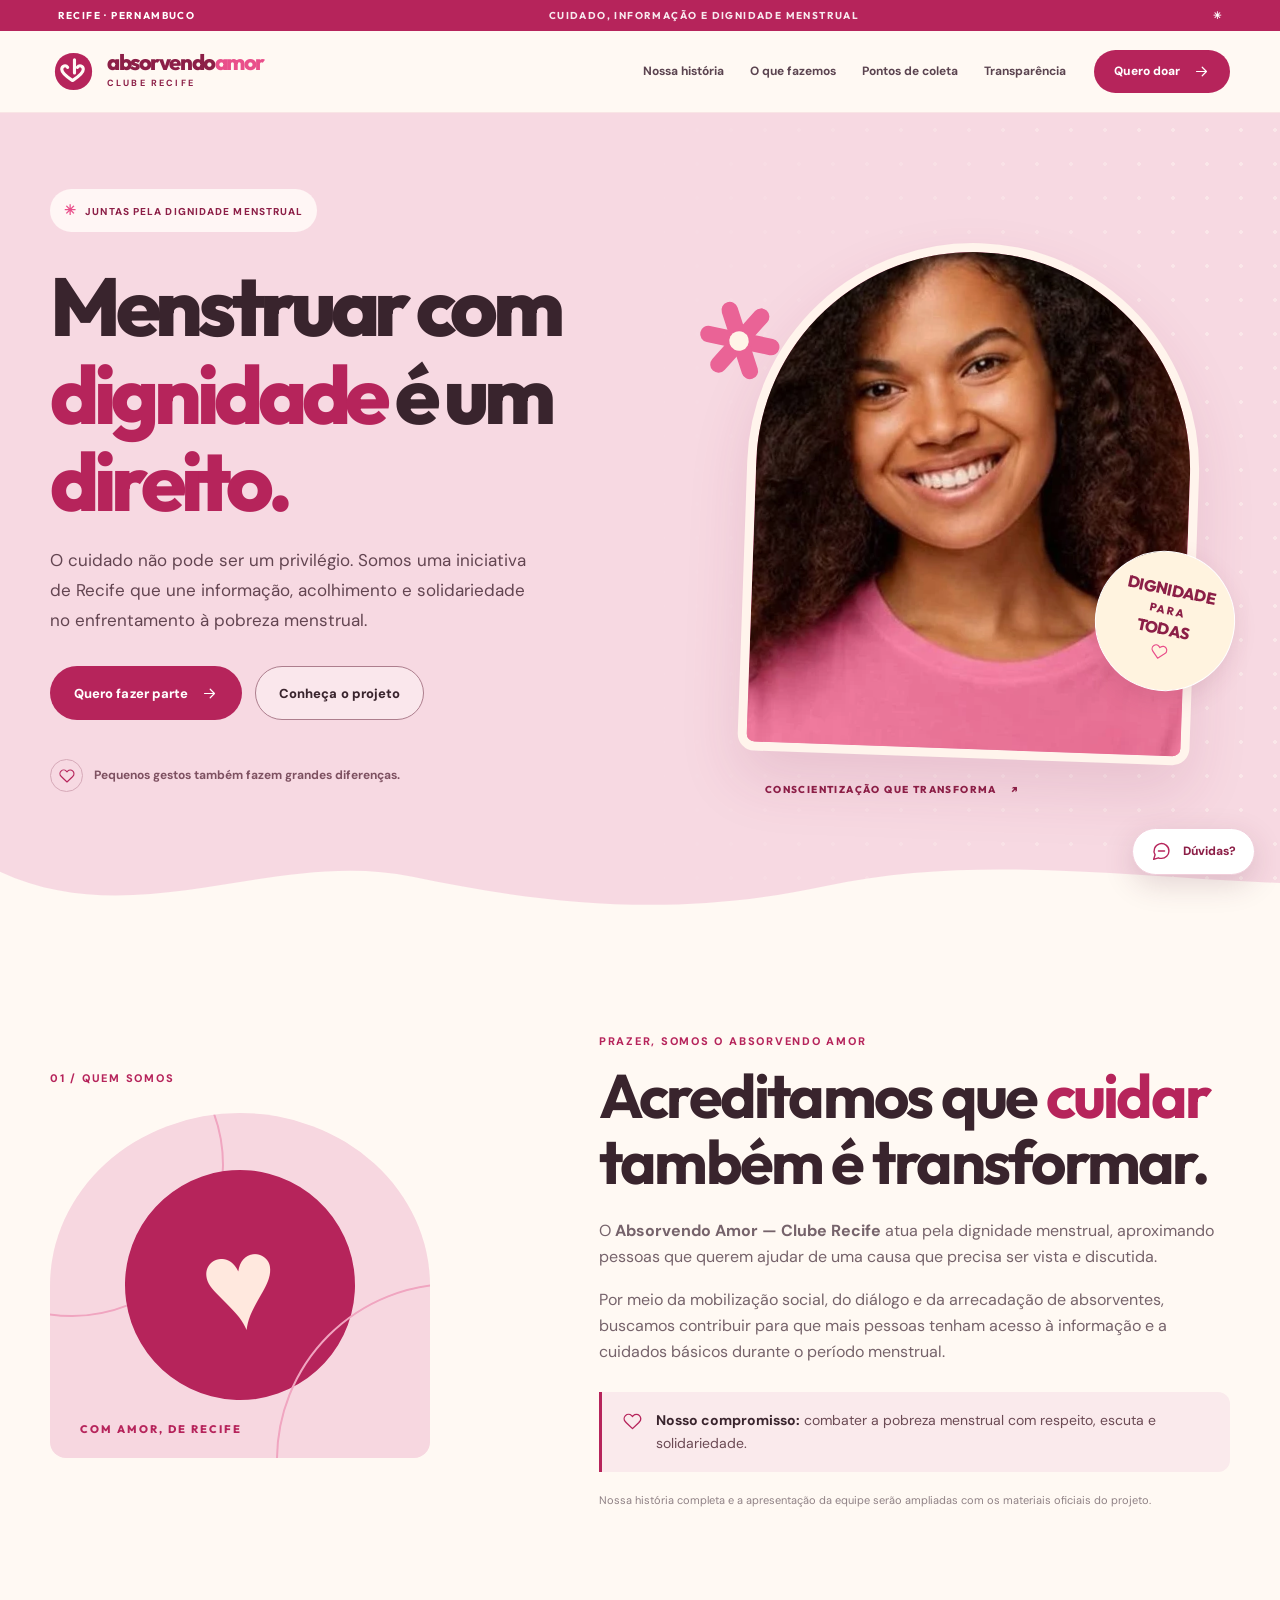
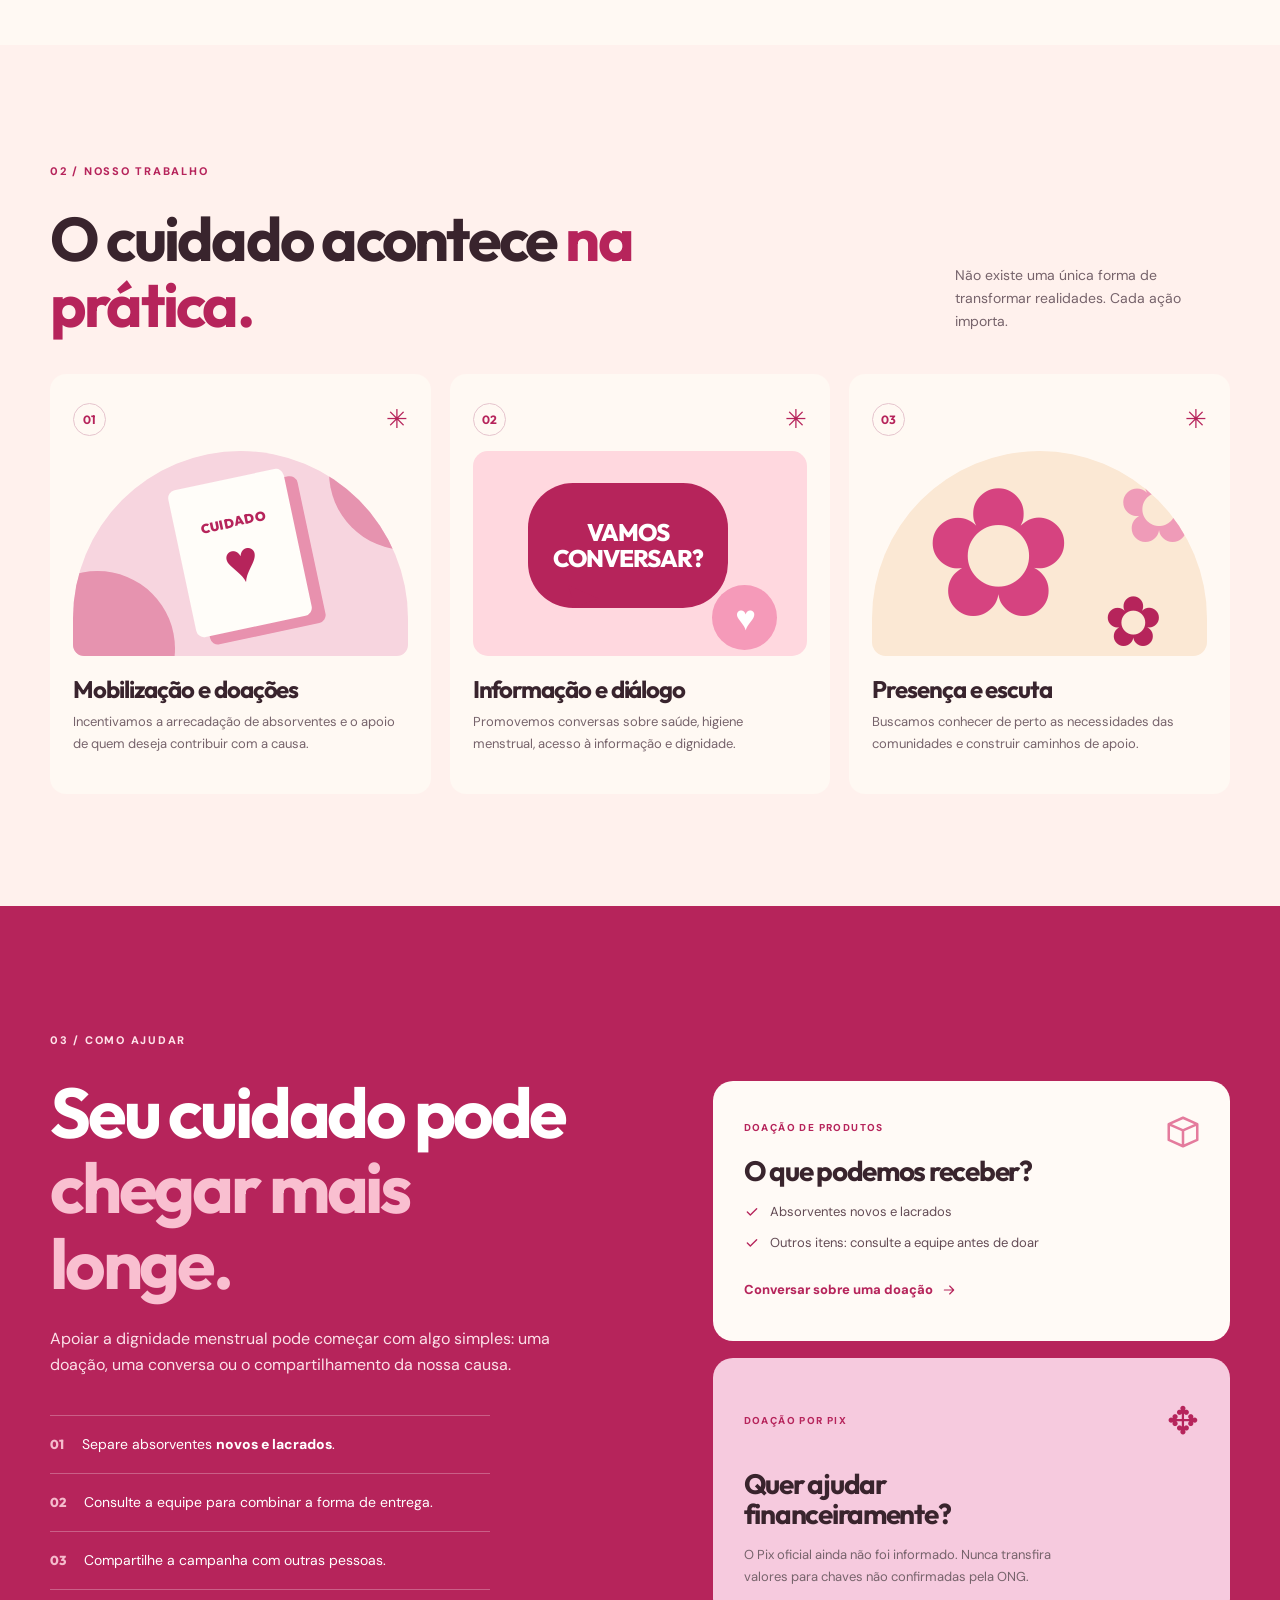
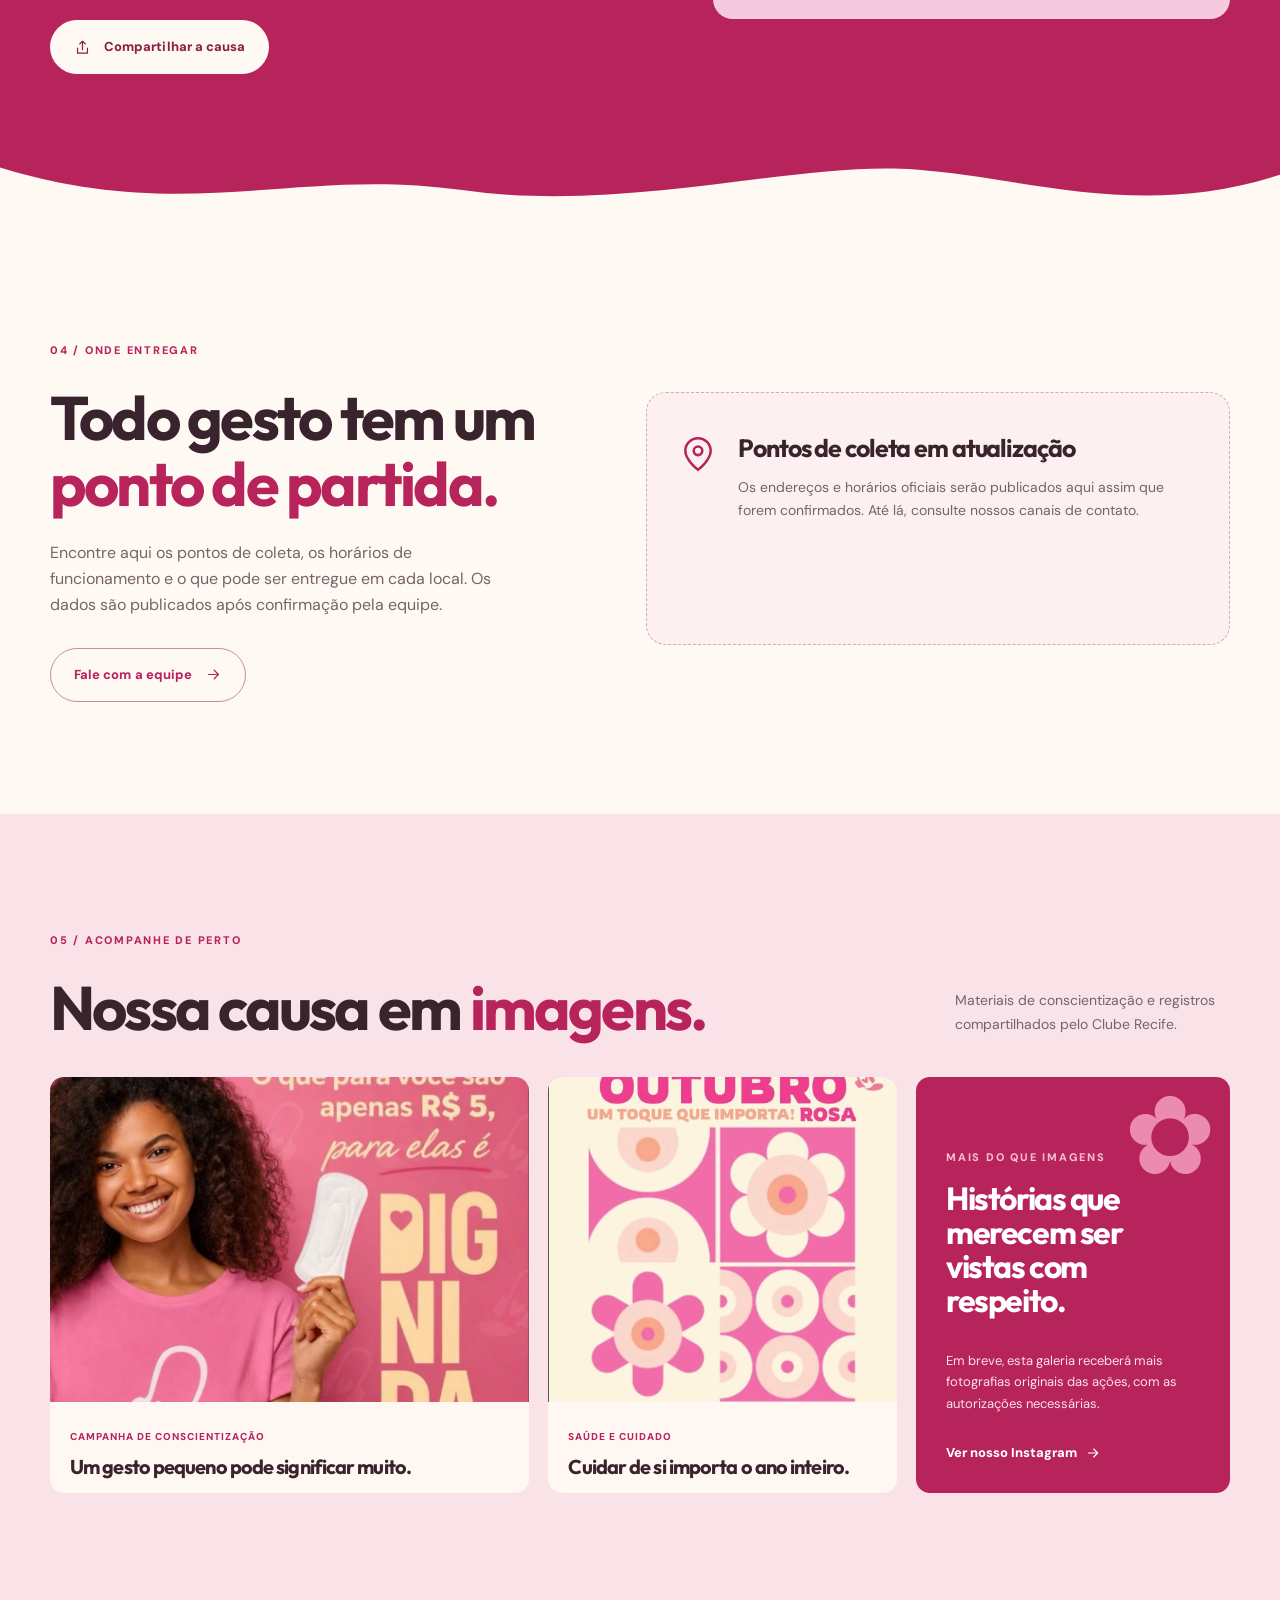
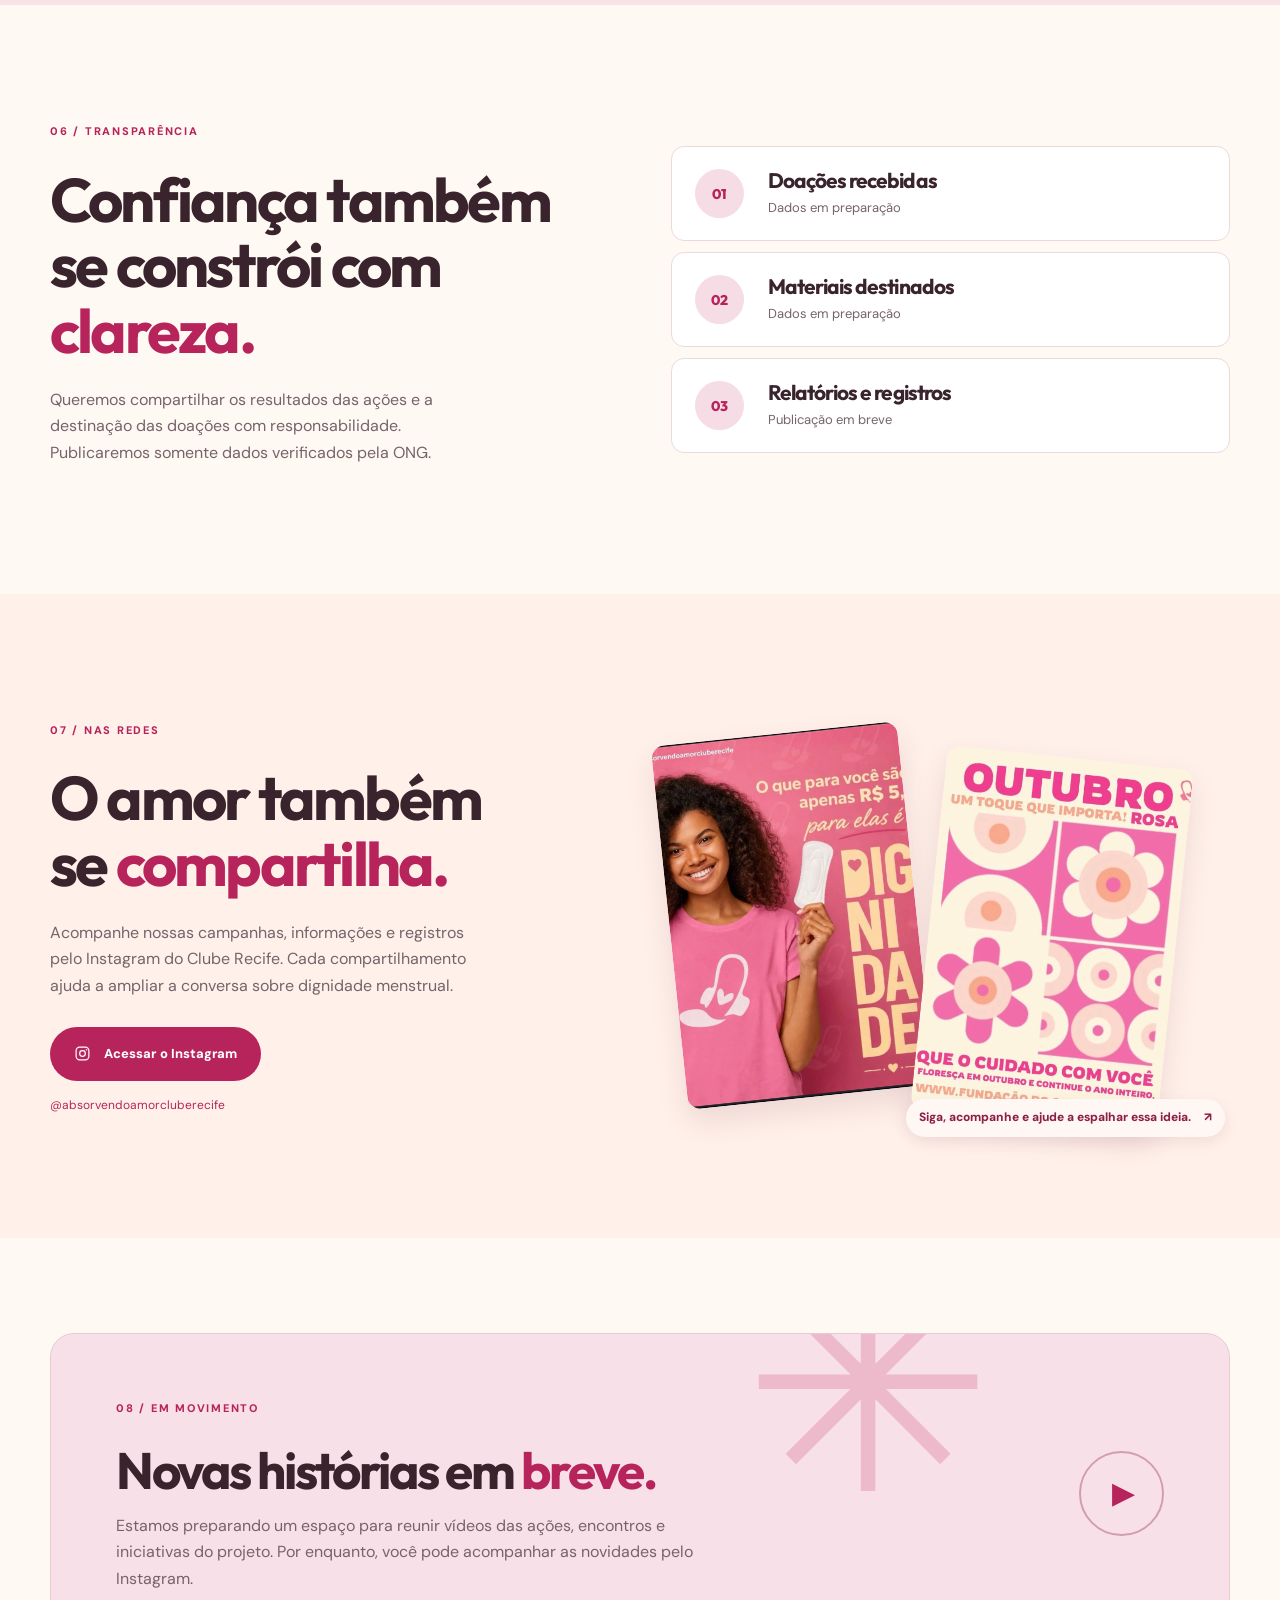
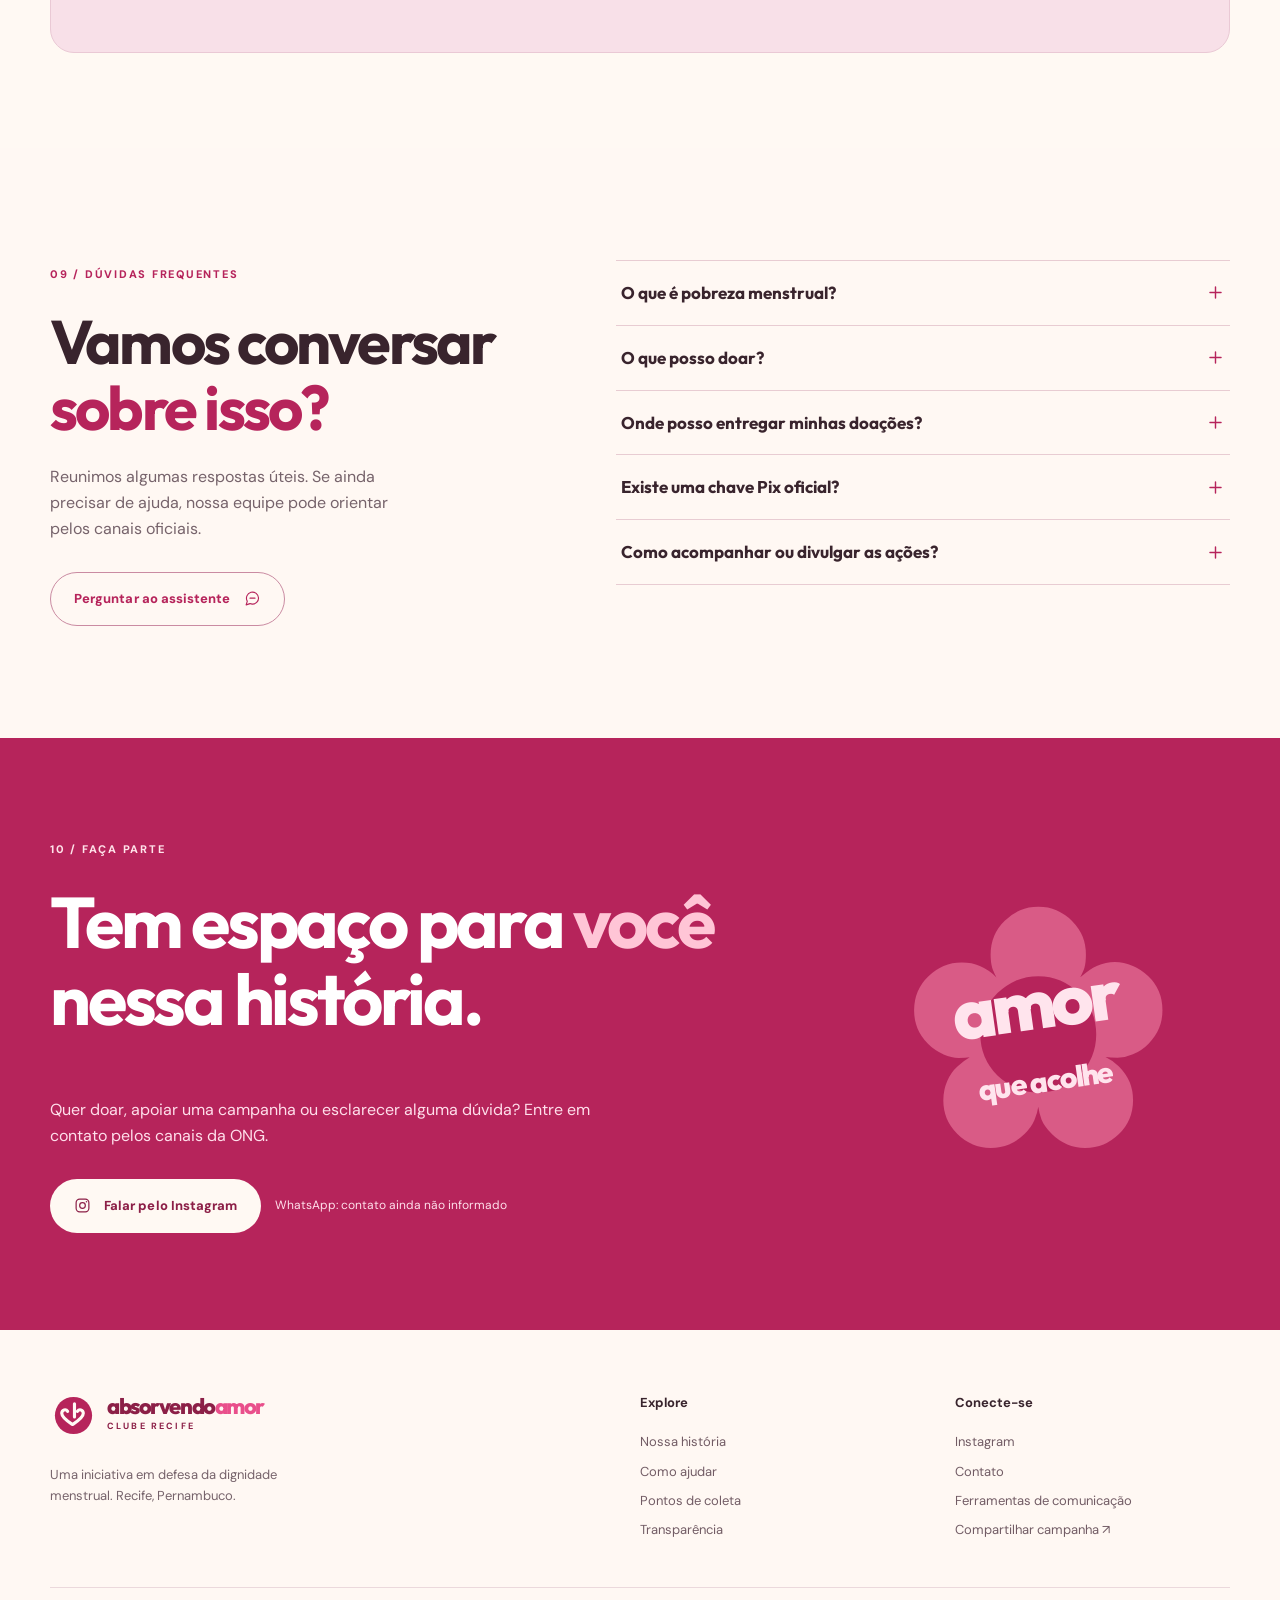
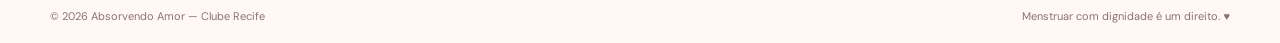
==== index.html @ 625a2c04 "Primeira versão do site" ====
<!doctype html>
<html lang="pt-BR">
<head>
  <meta charset="utf-8">
  <meta name="viewport" content="width=device-width, initial-scale=1">
  <meta name="theme-color" content="#b6245b">
  <meta name="color-scheme" content="light">
  <meta name="description" content="Conheça o Absorvendo Amor — Clube Recife. Uma iniciativa de mobilização e informação pelo direito à dignidade menstrual. Saiba como apoiar, doar e acompanhar nossas ações.">
  <meta property="og:type" content="website">
  <meta property="og:locale" content="pt_BR">
  <meta property="og:title" content="Absorvendo Amor | Clube Recife">
  <meta property="og:description" content="Menstruar com dignidade é um direito. Conheça o projeto, acompanhe nossas ações e descubra como apoiar.">
  <meta name="twitter:card" content="summary_large_image">
  <title>Absorvendo Amor — Clube Recife | Dignidade menstrual é um direito</title>
  <link rel="icon" href="assets/favicon.svg" type="image/svg+xml">
  <link rel="preconnect" href="https://fonts.googleapis.com">
  <link rel="preconnect" href="https://fonts.gstatic.com" crossorigin>
  <link href="https://fonts.googleapis.com/css2?family=DM+Sans:wght@400;500;600;700&family=Outfit:wght@400;500;600;700;800;900&display=swap" rel="stylesheet">
  <link rel="stylesheet" href="styles.css">
  <script type="application/ld+json">{"@context":"https://schema.org","@type":"NGO","name":"Absorvendo Amor — Clube Recife","description":"Iniciativa de conscientização e mobilização pelo direito à dignidade menstrual.","areaServed":{"@type":"Place","name":"Recife, Pernambuco, Brasil"}}</script>
  <script src="site-data.js" defer></script>
  <script src="script.js" defer></script>
</head>
<body>
  <svg aria-hidden="true" class="svg-sprite" xmlns="http://www.w3.org/2000/svg">
    <symbol id="i-heart" viewBox="0 0 24 24"><path d="M20.8 4.6a5.5 5.5 0 0 0-7.8 0L12 5.7l-1.1-1.1a5.5 5.5 0 0 0-7.8 7.8l1.1 1.1L12 21l7.8-7.5 1-1.1a5.5 5.5 0 0 0 0-7.8Z" fill="none" stroke="currentColor" stroke-width="1.7" stroke-linecap="round" stroke-linejoin="round"/></symbol>
    <symbol id="i-arrow" viewBox="0 0 24 24"><path d="M5 12h14m-6-6 6 6-6 6" fill="none" stroke="currentColor" stroke-width="1.7" stroke-linecap="round" stroke-linejoin="round"/></symbol>
    <symbol id="i-pin" viewBox="0 0 24 24"><path d="M20 10c0 6-8 12-8 12S4 16 4 10a8 8 0 1 1 16 0Z" stroke="currentColor" stroke-width="1.6" fill="none"/><circle cx="12" cy="10" r="2.7" stroke="currentColor" stroke-width="1.6" fill="none"/></symbol>
    <symbol id="i-chat" viewBox="0 0 24 24"><path d="M20.5 11.5a8.5 8.5 0 0 1-8.7 8.4 9 9 0 0 1-3.4-.7L3 21l1.7-5.2A8.5 8.5 0 1 1 20.5 11.5Z" fill="none" stroke="currentColor" stroke-width="1.6" stroke-linejoin="round"/><path d="M8.5 11.5h7" stroke="currentColor" stroke-width="1.6" stroke-linecap="round"/></symbol>
    <symbol id="i-instagram" viewBox="0 0 24 24"><rect x="3" y="3" width="18" height="18" rx="5" fill="none" stroke="currentColor" stroke-width="1.7"/><circle cx="12" cy="12" r="4" fill="none" stroke="currentColor" stroke-width="1.7"/><circle cx="17.6" cy="6.6" r="1.1" fill="currentColor"/></symbol>
    <symbol id="i-box" viewBox="0 0 24 24"><path d="m3 7 9-4 9 4v10l-9 4-9-4V7Zm0 0 9 4 9-4m-9 4v10" fill="none" stroke="currentColor" stroke-width="1.6" stroke-linejoin="round"/></symbol>
    <symbol id="i-spark" viewBox="0 0 24 24"><path d="m12 2 1.9 7.1L21 11l-7.1 2L12 20l-2-7-7-2 7-1.9L12 2ZM19 18l.6 2.4L22 21l-2.4.6L19 24l-.6-2.4L16 21l2.4-.6L19 18Z" fill="currentColor"/></symbol>
    <symbol id="i-check" viewBox="0 0 24 24"><path d="m5 12 4.5 4.5L19 7" stroke="currentColor" stroke-width="2" fill="none" stroke-linecap="round" stroke-linejoin="round"/></symbol>
    <symbol id="i-plus" viewBox="0 0 24 24"><path d="M12 5v14M5 12h14" stroke="currentColor" stroke-width="1.8" stroke-linecap="round"/></symbol>
    <symbol id="i-share" viewBox="0 0 24 24"><path d="M12 15V3m-4 4 4-4 4 4M5 13v7h14v-7" fill="none" stroke="currentColor" stroke-width="1.7" stroke-linecap="round" stroke-linejoin="round"/></symbol>
  </svg>

  <a class="skip-link" href="#principal">Pular para o conteúdo</a>
  <div class="top-bar"><span>RECIFE · PERNAMBUCO</span><span class="top-bar-center">CUIDADO, INFORMAÇÃO E DIGNIDADE MENSTRUAL</span><span aria-hidden="true">✳</span></div>

  <header class="site-header" id="topo">
    <div class="container header-inner">
      <a class="brand" href="#inicio" aria-label="Absorvendo Amor — voltar ao início">
        <span class="brand-mark" aria-hidden="true"><svg viewBox="0 0 48 48"><path d="M24 5c12 0 19 8 19 19s-8 19-19 19S5 35 5 24 13 5 24 5Z" fill="#b6245b"/><path d="M25 12v13.5M18 19.8c-1.7-2.8-6-1.9-6 2 0 4.6 6.9 8.7 11 11.4 4.1-2.7 11-6.8 11-11.4 0-3.9-4.3-4.8-6-2" fill="none" stroke="#fffaf5" stroke-width="3.2" stroke-linecap="round" stroke-linejoin="round"/></svg></span>
        <span class="brand-text">absorvendo<span>amor</span><small>CLUBE RECIFE</small></span>
      </a>
      <nav class="desktop-nav" aria-label="Navegação principal">
        <a href="#sobre">Nossa história</a><a href="#acoes">O que fazemos</a><a href="#coleta">Pontos de coleta</a><a href="#transparencia">Transparência</a>
      </nav>
      <div class="header-actions"><a class="button button-primary button-sm header-donate" href="#doar">Quero doar <svg class="icon" aria-hidden="true"><use href="#i-arrow"/></svg></a><button type="button" class="menu-toggle" id="menu-toggle" aria-controls="mobile-nav" aria-expanded="false" aria-label="Abrir menu"><span></span><span></span></button></div>
    </div>
    <nav class="mobile-nav" id="mobile-nav" aria-label="Navegação para celular" hidden><a href="#sobre">Nossa história</a><a href="#acoes">O que fazemos</a><a href="#doar">Como doar</a><a href="#coleta">Pontos de coleta</a><a href="#transparencia">Transparência</a><a href="#contato">Contato</a><a href="#faq">Perguntas frequentes</a></nav>
  </header>

  <main id="principal">
    <section class="hero" id="inicio" aria-labelledby="hero-title">
      <div class="hero-pattern" aria-hidden="true"></div>
      <div class="container hero-grid">
        <div class="hero-copy reveal">
          <span class="eyebrow"><span class="small-star">✳</span> JUNTAS PELA DIGNIDADE MENSTRUAL</span>
          <h1 id="hero-title">Menstruar com <em>dignidade</em> é um <span>direito.</span></h1>
          <p>O cuidado não pode ser um privilégio. Somos uma iniciativa de Recife que une informação, acolhimento e solidariedade no enfrentamento à pobreza menstrual.</p>
          <div class="hero-buttons"><a href="#doar" class="button button-primary">Quero fazer parte <svg class="icon" aria-hidden="true"><use href="#i-arrow"/></svg></a><a href="#sobre" class="button button-outline">Conheça o projeto</a></div>
          <div class="hero-note"><span class="hero-note-icon"><svg class="icon"><use href="#i-heart"/></svg></span><span>Pequenos gestos também fazem grandes diferenças.</span></div>
        </div>
        <div class="hero-visual reveal">
          <div class="hero-image-frame"><img src="assets/retrato-campanha.webp" width="445" height="1025" alt="Imagem de campanha: mulher sorrindo com camiseta rosa do projeto" fetchpriority="high" decoding="async"></div>
          <div class="flower flower-hero" aria-hidden="true"><span></span><span></span><span></span><span></span><span></span><span></span><b></b></div>
          <div class="hero-sticker" aria-label="Dignidade para todas">DIGNIDADE <span>PARA</span> TODAS <svg class="icon" aria-hidden="true"><use href="#i-heart"/></svg></div>
          <div class="hero-photo-caption">CONSCIENTIZAÇÃO QUE TRANSFORMA <span>↗</span></div>
        </div>
      </div>
      <svg class="section-wave hero-wave" viewBox="0 0 1440 76" preserveAspectRatio="none" aria-hidden="true"><path d="M0 26c155 62 308-23 464 5s298 40 465 9 332-9 511-3v39H0Z"/></svg>
    </section>

    <section class="section intro" id="sobre" aria-labelledby="about-title">
      <div class="container intro-grid">
        <div class="intro-aside reveal"><span class="section-label">01 / QUEM SOMOS</span><div class="intro-art" aria-hidden="true"><div class="art-halo"><span class="art-heart">♥</span></div><span class="orbit-label">COM AMOR, DE RECIFE</span></div></div>
        <div class="intro-content reveal"><span class="overline">PRAZER, SOMOS O ABSORVENDO AMOR</span><h2 id="about-title" class="section-title">Acreditamos que <span class="highlight-text">cuidar</span> também é transformar.</h2><p>O <strong>Absorvendo Amor — Clube Recife</strong> atua pela dignidade menstrual, aproximando pessoas que querem ajudar de uma causa que precisa ser vista e discutida.</p><p>Por meio da mobilização social, do diálogo e da arrecadação de absorventes, buscamos contribuir para que mais pessoas tenham acesso à informação e a cuidados básicos durante o período menstrual.</p><div class="mission-line"><svg class="icon"><use href="#i-heart"/></svg><span><strong>Nosso compromisso:</strong> combater a pobreza menstrual com respeito, escuta e solidariedade.</span></div><p class="small-disclaimer">Nossa história completa e a apresentação da equipe serão ampliadas com os materiais oficiais do projeto.</p></div>
      </div>
    </section>

    <section class="section what-section" id="acoes" aria-labelledby="what-title">
      <div class="container"><div class="section-heading reveal"><div><span class="section-label">02 / NOSSO TRABALHO</span><h2 class="section-title" id="what-title">O cuidado acontece <em>na prática.</em></h2></div><p>Não existe uma única forma de transformar realidades. Cada ação importa.</p></div>
        <div class="pillar-grid">
          <article class="pillar-card reveal"><div class="pillar-top"><span class="pill-index">01</span><span class="pill-icon">✳</span></div><div class="pillar-illustration pillar-one"><span class="packet">CUIDADO <span>♥</span></span><span class="oval oval-a"></span><span class="oval oval-b"></span></div><h3>Mobilização e doações</h3><p>Incentivamos a arrecadação de absorventes e o apoio de quem deseja contribuir com a causa.</p></article>
          <article class="pillar-card reveal"><div class="pillar-top"><span class="pill-index">02</span><span class="pill-icon">✳</span></div><div class="pillar-illustration pillar-two"><span class="bubble big">VAMOS<br>CONVERSAR?</span><span class="bubble small">♥</span></div><h3>Informação e diálogo</h3><p>Promovemos conversas sobre saúde, higiene menstrual, acesso à informação e dignidade.</p></article>
          <article class="pillar-card reveal"><div class="pillar-top"><span class="pill-index">03</span><span class="pill-icon">✳</span></div><div class="pillar-illustration pillar-three"><span class="little-flower">✿</span><span class="little-flower flower-two">✿</span><span class="little-flower flower-three">✿</span></div><h3>Presença e escuta</h3><p>Buscamos conhecer de perto as necessidades das comunidades e construir caminhos de apoio.</p></article>
        </div>
      </div>
    </section>

    <section class="section donate-section" id="doar" aria-labelledby="donate-title">
      <div class="container donate-layout"><div class="donate-text reveal"><span class="section-label light">03 / COMO AJUDAR</span><h2 id="donate-title">Seu cuidado pode <em>chegar mais longe.</em></h2><p>Apoiar a dignidade menstrual pode começar com algo simples: uma doação, uma conversa ou o compartilhamento da nossa causa.</p><div class="donate-steps"><div><span>01</span><p>Separe absorventes <strong>novos e lacrados</strong>.</p></div><div><span>02</span><p>Consulte a equipe para combinar a forma de entrega.</p></div><div><span>03</span><p>Compartilhe a campanha com outras pessoas.</p></div></div><button type="button" class="button button-cream share-campaign"><svg class="icon"><use href="#i-share"/></svg> Compartilhar a causa</button></div>
      <div class="donate-panels reveal"><div class="donate-card"><span class="mini-tag">DOAÇÃO DE PRODUTOS</span><svg class="icon large-card-icon"><use href="#i-box"/></svg><h3>O que podemos receber?</h3><ul class="checklist"><li><svg class="icon"><use href="#i-check"/></svg> Absorventes novos e lacrados</li><li><svg class="icon"><use href="#i-check"/></svg> Outros itens: consulte a equipe antes de doar</li></ul><a href="#contato" class="text-link">Conversar sobre uma doação <svg class="icon"><use href="#i-arrow"/></svg></a></div><div class="donate-card pix-card" id="pix-card"><div class="donate-card-heading"><span class="mini-tag">DOAÇÃO POR PIX</span><span class="pix-symbol" aria-hidden="true">✥</span></div><h3>Quer ajudar financeiramente?</h3><p id="pix-explanation">O Pix oficial ainda não foi informado. Nunca transfira valores para chaves não confirmadas pela ONG.</p><div id="pix-dynamic"></div></div></div></div>
      <svg class="section-wave donate-wave" viewBox="0 0 1440 76" preserveAspectRatio="none" aria-hidden="true"><path d="M0 20c211 56 333-1 520 22s377-29 510-20 253 49 410 5v49H0Z"/></svg>
    </section>

    <section class="section collection" id="coleta" aria-labelledby="collection-title"><div class="container collection-grid"><div class="reveal"><span class="section-label">04 / ONDE ENTREGAR</span><h2 class="section-title" id="collection-title">Todo gesto tem um <em>ponto de partida.</em></h2><p>Encontre aqui os pontos de coleta, os horários de funcionamento e o que pode ser entregue em cada local. Os dados são publicados após confirmação pela equipe.</p><a href="#contato" class="button button-outline rose-outline">Fale com a equipe <svg class="icon"><use href="#i-arrow"/></svg></a></div><div id="collection-list" class="collection-list reveal" aria-live="polite"><div class="collection-empty"><svg class="icon" aria-hidden="true"><use href="#i-pin"/></svg><div><h3>Pontos de coleta em atualização</h3><p>Os endereços e horários oficiais serão publicados aqui assim que forem confirmados. Até lá, consulte nossos canais de contato.</p></div></div></div></div></section>

    <section class="section story-section" id="galeria" aria-labelledby="gallery-title"><div class="container"><div class="section-heading reveal"><div><span class="section-label">05 / ACOMPANHE DE PERTO</span><h2 id="gallery-title" class="section-title">Nossa causa em <em>imagens.</em></h2></div><p>Materiais de conscientização e registros compartilhados pelo Clube Recife.</p></div><div class="gallery-grid">
      <article class="gallery-item gallery-feature reveal"><div class="gallery-image"><img src="assets/campanha-dignidade.webp" width="1012" height="1280" alt="Peça de conscientização sobre a importância de cinco reais na dignidade menstrual" loading="lazy" decoding="async"></div><div class="gallery-info"><span>CAMPANHA DE CONSCIENTIZAÇÃO</span><h3>Um gesto pequeno pode significar muito.</h3></div></article>
      <article class="gallery-item reveal"><div class="gallery-image"><img src="assets/campanha-outubro-rosa.webp" width="1043" height="1280" alt="Peça Outubro Rosa do projeto, sobre a continuidade do cuidado consigo" loading="lazy" decoding="async"></div><div class="gallery-info"><span>SAÚDE E CUIDADO</span><h3>Cuidar de si importa o ano inteiro.</h3></div></article>
      <article class="gallery-item gallery-note reveal"><span class="gallery-note-stamp" aria-hidden="true">✿</span><span class="section-label">MAIS DO QUE IMAGENS</span><h3>Histórias que merecem ser vistas com respeito.</h3><p>Em breve, esta galeria receberá mais fotografias originais das ações, com as autorizações necessárias.</p><a class="text-link" id="gallery-instagram" href="https://www.instagram.com/absorvendoamorclube.recife?utm_source=ig_web_button_share_sheet&amp;vrfl=ZDNlZDc0MzIxNw==" target="_blank" rel="noopener noreferrer" >Ver nosso Instagram <svg class="icon"><use href="#i-arrow"/></svg></a></article>
      </div></div></section>

    <section class="section transparency-section" id="transparencia" aria-labelledby="transparency-title"><div class="container transparency-layout"><div class="reveal"><span class="section-label">06 / TRANSPARÊNCIA</span><h2 id="transparency-title" class="section-title">Confiança também se constrói com <em>clareza.</em></h2><p>Queremos compartilhar os resultados das ações e a destinação das doações com responsabilidade. Publicaremos somente dados verificados pela ONG.</p></div><div class="transparency-grid reveal"><article><span class="trans-icon">01</span><h3>Doações recebidas</h3><p id="metric-received">Dados em preparação</p></article><article><span class="trans-icon">02</span><h3>Materiais destinados</h3><p id="metric-delivered">Dados em preparação</p></article><article><span class="trans-icon">03</span><h3>Relatórios e registros</h3><p id="metric-reports">Publicação em breve</p></article></div></div></section>

    <section class="section social-section" id="instagram" aria-labelledby="social-title"><div class="container social-grid"><div class="social-content reveal"><span class="section-label">07 / NAS REDES</span><h2 id="social-title" class="section-title">O amor também se <em>compartilha.</em></h2><p>Acompanhe nossas campanhas, informações e registros pelo Instagram do Clube Recife. Cada compartilhamento ajuda a ampliar a conversa sobre dignidade menstrual.</p><a id="instagram-main-link" class="button button-primary" href="https://www.instagram.com/absorvendoamorclube.recife?utm_source=ig_web_button_share_sheet&amp;vrfl=ZDNlZDc0MzIxNw==" target="_blank" rel="noopener noreferrer"><svg class="icon"><use href="#i-instagram"/></svg> Acessar o Instagram</a><p class="social-handle" id="instagram-handle">@absorvendoamorclube.recife</p></div><div class="social-images reveal" aria-label="Prévia dos conteúdos da ONG"><img src="assets/campanha-dignidade.webp" alt="Prévia de postagem de campanha de dignidade menstrual" loading="lazy" width="1012" height="1280"><img src="assets/campanha-outubro-rosa.webp" alt="Prévia de postagem de Outubro Rosa" loading="lazy" width="1043" height="1280"><div class="social-image-caption">Siga, acompanhe e ajude a espalhar essa ideia. <span>↗</span></div></div></div></section>

    <section class="section video-section" id="videos" aria-labelledby="video-title"><div class="container video-box reveal"><div class="video-flower" aria-hidden="true">✳</div><div><span class="section-label">08 / EM MOVIMENTO</span><h2 id="video-title">Novas histórias em <em>breve.</em></h2><p>Estamos preparando um espaço para reunir vídeos das ações, encontros e iniciativas do projeto. Por enquanto, você pode acompanhar as novidades pelo Instagram.</p></div><span class="video-icon" aria-hidden="true">▶</span></div></section>

    <section class="section faq-section" id="faq" aria-labelledby="faq-title"><div class="container faq-layout"><div class="reveal"><span class="section-label">09 / DÚVIDAS FREQUENTES</span><h2 id="faq-title" class="section-title">Vamos conversar <em>sobre isso?</em></h2><p>Reunimos algumas respostas úteis. Se ainda precisar de ajuda, nossa equipe pode orientar pelos canais oficiais.</p><button type="button" id="faq-chat-open" class="button button-outline rose-outline">Perguntar ao assistente <svg class="icon"><use href="#i-chat"/></svg></button></div><div class="faq-list reveal"><details><summary>O que é pobreza menstrual?<svg class="icon"><use href="#i-plus"/></svg></summary><p>É a dificuldade de acessar produtos, informação e condições adequadas de higiene e saúde durante a menstruação. Ela também envolve barreiras sociais e econômicas.</p></details><details><summary>O que posso doar?<svg class="icon"><use href="#i-plus"/></svg></summary><p>O projeto divulga a arrecadação de absorventes novos e lacrados. Para outros produtos, consulte a equipe antes de entregar.</p></details><details><summary>Onde posso entregar minhas doações?<svg class="icon"><use href="#i-plus"/></svg></summary><p>Os pontos de coleta serão disponibilizados na seção correspondente quando endereço e horários forem confirmados.</p></details><details><summary>Existe uma chave Pix oficial?<svg class="icon"><use href="#i-plus"/></svg></summary><p>Uma chave Pix ainda não foi informada neste site. Não faça transferências sem confirmar os dados nos canais oficiais do projeto.</p></details><details><summary>Como acompanhar ou divulgar as ações?<svg class="icon"><use href="#i-plus"/></svg></summary><p>Você pode acompanhar o Instagram oficial e compartilhar as campanhas com outras pessoas. Toda divulgação responsável ajuda a ampliar o alcance da causa.</p></details></div></div></section>

    <section class="section contact-section" id="contato" aria-labelledby="contact-title"><div class="container contact-layout reveal"><div><span class="section-label light">10 / FAÇA PARTE</span><h2 id="contact-title">Tem espaço para <em>você</em> nessa história.</h2><p>Quer doar, apoiar uma campanha ou esclarecer alguma dúvida? Entre em contato pelos canais da ONG.</p><div class="contact-actions"><a href="https://www.instagram.com/absorvendoamorclube.recife?utm_source=ig_web_button_share_sheet&amp;vrfl=ZDNlZDc0MzIxNw==" id="contact-instagram-link" target="_blank" rel="noopener noreferrer" class="button button-cream"><svg class="icon"><use href="#i-instagram"/></svg> Falar pelo Instagram</a><div id="contact-whatsapp-container"><span class="unavailable-contact">WhatsApp: contato ainda não informado</span></div></div></div><div class="contact-deco" aria-hidden="true"><span>amor<br><i>que acolhe</i></span><span class="contact-deco-flower">✿</span></div></div></section>
  </main>

  <footer class="site-footer"><div class="container footer-top"><div><a class="brand footer-brand" href="#inicio"><span class="brand-mark" aria-hidden="true"><svg viewBox="0 0 48 48"><circle cx="24" cy="24" r="19" fill="#b6245b"/><path d="M25 12v13.5M18 19.8c-1.7-2.8-6-1.9-6 2 0 4.6 6.9 8.7 11 11.4 4.1-2.7 11-6.8 11-11.4 0-3.9-4.3-4.8-6-2" fill="none" stroke="#fffaf5" stroke-width="3.2" stroke-linecap="round" stroke-linejoin="round"/></svg></span><span class="brand-text">absorvendo<span>amor</span><small>CLUBE RECIFE</small></span></a><p>Uma iniciativa em defesa da dignidade menstrual. Recife, Pernambuco.</p></div><div><strong>Explore</strong><a href="#sobre">Nossa história</a><a href="#doar">Como ajudar</a><a href="#coleta">Pontos de coleta</a><a href="#transparencia">Transparência</a></div><div><strong>Conecte-se</strong><a href="https://www.instagram.com/absorvendoamorclube.recife?utm_source=ig_web_button_share_sheet&amp;vrfl=ZDNlZDc0MzIxNw==" target="_blank" rel="noopener noreferrer">Instagram</a><a href="#contato">Contato</a><a href="comunicacao.html">Ferramentas de comunicação</a><button type="button" class="footer-share share-campaign">Compartilhar campanha ↗</button></div></div><div class="container footer-bottom"><span>© <span id="current-year">2026</span> Absorvendo Amor — Clube Recife</span><span>Menstruar com dignidade é um direito. ♥</span></div></footer>
  <a href="#doar" class="mobile-donate-cta">Quero ajudar <svg class="icon" aria-hidden="true"><use href="#i-arrow"/></svg></a>

  <div class="chat-widget" id="chat-widget"><button class="chat-launch" id="chat-launch" type="button" aria-controls="chat-panel" aria-expanded="false" aria-label="Abrir assistente de informações"><svg class="icon"><use href="#i-chat"/></svg><span>Dúvidas?</span></button><section class="chat-panel" id="chat-panel" aria-label="Assistente de informações" hidden><header><div><strong>Podemos ajudar?</strong><small>Respostas com informações aprovadas</small></div><button id="chat-close" type="button" aria-label="Fechar assistente">×</button></header><div class="chat-messages" id="chat-messages" role="log" aria-live="polite" aria-relevant="additions"><div class="chat-message from-bot">Oi! 💗 Sou o assistente de informações do Clube Recife. Posso explicar como ajudar, falar sobre a causa e orientar sobre pontos de coleta. Não uso IA generativa: respondo apenas com informações cadastradas.</div></div><div class="chat-suggestions" id="chat-suggestions"><button type="button" data-question="Como posso doar?">Como doar?</button><button type="button" data-question="Onde ficam os pontos de coleta?">Pontos de coleta</button><button type="button" data-question="Qual é o Instagram da ONG?">Instagram</button></div><form id="chat-form" class="chat-form"><label for="chat-input" class="sr-only">Sua pergunta</label><input type="text" id="chat-input" maxlength="250" autocomplete="off" placeholder="Escreva sua dúvida..." required><button type="submit" aria-label="Enviar pergunta"><svg class="icon"><use href="#i-arrow"/></svg></button></form><small class="chat-disclaimer">Para informações não cadastradas, consulte os canais oficiais.</small></section></div>
  <div role="status" aria-live="polite" class="toast" id="toast" hidden></div>
</body>
</html>
---- styles.css ----
:root{--rose:#b6245b;--rose-dark:#8c1f47;--pink:#e94f8b;--blush:#f7d7e0;--blush-deep:#f1aec5;--cream:#fff9f3;--cream-warm:#ffefe7;--ink:#39242d;--muted:#76636b;--line:#ebd9dc;--white:#fff;--radius:22px;--shadow:0 18px 45px rgba(92,32,57,.09)}
*{box-sizing:border-box}html{scroll-behavior:smooth;scroll-padding-top:92px}body{margin:0;background:var(--cream);color:var(--ink);font:400 16px/1.65 'DM Sans',Arial,sans-serif;-webkit-font-smoothing:antialiased}h1,h2,h3,h4,p{margin-top:0}h1,h2,h3{font-family:'Outfit','DM Sans',sans-serif;line-height:1.07;letter-spacing:-.045em}a{color:inherit;text-decoration:none}button,input{font:inherit}button{cursor:pointer}img{display:block;max-width:100%}svg{display:inline-block;vertical-align:middle}button:disabled{cursor:not-allowed;opacity:.7}::selection{background:#ed7da9;color:#fff}:focus-visible{outline:3px solid var(--pink);outline-offset:4px}.svg-sprite,.sr-only{position:absolute;width:1px;height:1px;overflow:hidden;clip:rect(0,0,0,0);white-space:nowrap}.container{width:min(1180px,calc(100% - 64px));margin-inline:auto}.section{padding:112px 0}.section-label,.overline,.eyebrow,.mini-tag{display:inline-block;font-size:11px;font-weight:800;letter-spacing:.16em;text-transform:uppercase}.section-label{color:var(--rose);margin-bottom:26px}.section-label.light{color:#ffe2e9}.section-title{font-size:clamp(2.7rem,4.8vw,4.65rem);font-weight:700;margin-bottom:23px;max-width:740px}.section-title em,h2 em{font-style:normal;color:var(--rose)}.section-title .highlight-text{color:var(--rose)}p{color:var(--muted)}.button{display:inline-flex;align-items:center;justify-content:center;gap:13px;min-height:54px;padding:14px 23px;border:1px solid transparent;border-radius:999px;font-size:13px;font-weight:800;letter-spacing:.005em;transition:transform .2s,background .2s,color .2s,border-color .2s;white-space:nowrap}.button:hover{transform:translateY(-2px)}.button .icon{width:17px;height:17px}.button-primary{background:var(--rose);color:#fff}.button-primary:hover{background:var(--rose-dark)}.button-outline{background:rgba(255,255,255,.35);border-color:#ad7e8d;color:var(--ink)}.button-outline:hover{background:white;border-color:var(--rose)}.button-cream{background:var(--cream);color:var(--rose-dark)}.button-cream:hover{background:#ffe6ee}.button-sm{min-height:43px;padding:10px 19px;font-size:12px}.icon{width:19px;height:19px;fill:none;flex:none}.top-bar{min-height:31px;background:var(--rose);color:#fff;display:flex;align-items:center;justify-content:space-between;gap:12px;padding:4px 4.5%;font:700 10px/1.4 'Outfit',sans-serif;letter-spacing:.14em}.top-bar-center{opacity:.9}.site-header{position:sticky;top:0;z-index:50;background:rgba(255,249,243,.97);border-bottom:1px solid rgba(182,36,91,.09);backdrop-filter:blur(14px)}.header-inner{height:81px;display:flex;align-items:center;justify-content:space-between;gap:28px}.brand{display:inline-flex;align-items:center;gap:10px;flex:none}.brand-mark{display:grid;place-items:center;width:47px;height:47px}.brand-mark svg{height:47px;width:47px}.brand-text{font:800 22px/.85 'Outfit',sans-serif;letter-spacing:-.065em;color:var(--rose-dark)}.brand-text>span{color:var(--pink)}.brand-text small{display:block;font:700 9px/1.5 'DM Sans',sans-serif;letter-spacing:.24em;margin-top:5px;color:var(--rose-dark)}.desktop-nav{display:flex;align-items:center;gap:26px;margin-left:auto}.desktop-nav a{font-size:12px;font-weight:700;color:#5b4450;transition:color .2s}.desktop-nav a:hover{color:var(--rose)}.header-actions{display:flex;align-items:center;gap:13px}.menu-toggle{display:none;background:none;border:0;width:43px;height:43px;align-items:center;justify-content:center;flex-direction:column;gap:6px}.menu-toggle span{display:block;width:24px;height:2px;background:var(--rose-dark);border-radius:2px;transition:transform .2s}.menu-toggle[aria-expanded=true] span:first-child{transform:translateY(4px) rotate(45deg)}.menu-toggle[aria-expanded=true] span:last-child{transform:translateY(-4px) rotate(-45deg)}.mobile-nav{position:absolute;inset:100% 0 auto;background:var(--cream);padding:14px 32px 28px;border-bottom:1px solid var(--line);box-shadow:var(--shadow)}.mobile-nav:not([hidden]){display:grid}.mobile-nav a{padding:10px 0;font-size:15px;font-weight:700;border-bottom:1px solid var(--line)}.skip-link{position:fixed;z-index:100;top:-100px;left:20px;padding:10px 18px;background:#fff}.skip-link:focus{top:15px}
/* Hero */
.hero{position:relative;isolation:isolate;overflow:hidden;background:#f7d9e2;min-height:670px;padding:76px 0 90px}.hero-pattern{position:absolute;inset:0;z-index:-1;opacity:.45;background-image:radial-gradient(#fffaf3 1.8px,transparent 1.8px);background-size:34px 34px;mask-image:linear-gradient(90deg,transparent 50%,#000)}.hero-grid{display:grid;grid-template-columns:1.13fr .87fr;align-items:center;gap:35px}.hero-copy{padding-bottom:40px;position:relative;z-index:2}.eyebrow{background:#fff6f5;color:var(--rose-dark);padding:10px 14px;border-radius:40px;letter-spacing:.11em;font-size:10px}.small-star{color:var(--pink);font-size:14px;margin-right:5px}.hero h1{font-size:clamp(4rem,6.4vw,6.45rem);font-weight:800;letter-spacing:-.065em;max-width:780px;margin:30px 0 21px}.hero h1 em{font-style:normal;color:var(--rose);position:relative;white-space:nowrap}.hero h1 span{color:var(--rose)}.hero-copy>p{font-size:17px;max-width:490px;color:#634551;line-height:1.75}.hero-buttons{display:flex;gap:13px;flex-wrap:wrap;margin-top:31px}.hero-note{display:flex;align-items:center;gap:11px;margin-top:39px;color:#7e5161;font-size:12px;font-weight:700}.hero-note-icon{height:33px;width:33px;border:1px solid #d6a9b8;display:grid;place-items:center;border-radius:50%;color:var(--rose)}.hero-note-icon svg{width:16px;height:16px}.hero-visual{position:relative;max-width:470px;width:100%;margin:auto;padding:14px 18px 35px 0}.hero-image-frame{height:515px;border-radius:240px 240px 18px 18px;background:#e676a1;overflow:hidden;border:9px solid #fff4ec;box-shadow:0 28px 60px rgba(136,38,82,.13);transform:rotate(2deg)}.hero-image-frame img{width:100%;height:100%;object-fit:cover;object-position:center 24%;filter:saturate(.94)}.hero-sticker{position:absolute;right:-4%;bottom:18%;height:140px;width:140px;border-radius:50%;background:#fff3df;box-shadow:0 8px 25px #7a2d4c22;display:flex;flex-direction:column;align-items:center;justify-content:center;transform:rotate(12deg);font:800 16px/1.1 'Outfit',sans-serif;text-align:center;letter-spacing:-.025em;color:var(--rose-dark);border:1px solid #fff}.hero-sticker span{font-size:11px;letter-spacing:.16em;margin:5px 0}.hero-sticker svg{width:17px;height:17px;color:var(--pink);margin-top:5px}.hero-photo-caption{position:absolute;bottom:-3px;left:4%;font:800 10px 'Outfit',sans-serif;letter-spacing:.14em;color:var(--rose-dark)}.hero-photo-caption span{margin-left:11px}.flower{position:absolute;width:112px;height:112px;pointer-events:none}.flower>span{position:absolute;left:41%;top:2%;width:20%;height:48%;background:var(--pink);border-radius:30px;transform-origin:50% 100%}.flower>span:nth-child(2){transform:rotate(60deg)}.flower>span:nth-child(3){transform:rotate(120deg)}.flower>span:nth-child(4){transform:rotate(180deg)}.flower>span:nth-child(5){transform:rotate(240deg)}.flower>span:nth-child(6){transform:rotate(300deg)}.flower b{position:absolute;inset:38%;border-radius:50%;background:#fff4e7;z-index:1}.flower-hero{left:-63px;top:10%;transform:rotate(-18deg) scale(.75)}.flower-hero>span{background:#ea6396}.section-wave{display:block;width:100%;height:78px;position:absolute;bottom:-1px;left:0;fill:var(--cream)}
/* About */
.intro{padding-top:105px;padding-bottom:125px}.intro-grid{display:grid;grid-template-columns:.72fr 1fr;gap:8%;align-items:center}.intro-aside{min-height:420px;position:relative}.intro-art{position:relative;max-width:380px;height:345px;background:var(--blush);border-radius:50% 50% 16px 16px;display:grid;place-items:center;overflow:hidden}.intro-art:before,.intro-art:after{content:'';position:absolute;width:300px;height:300px;border:2px solid #f0a5c0;border-radius:50%;left:-130px;top:-100px}.intro-art:after{left:auto;right:-200px;top:170px;width:350px;height:350px}.art-halo{width:230px;height:230px;border-radius:50%;background:var(--rose);display:grid;place-items:center;transform:rotate(-8deg)}.art-heart{font-size:130px;color:#ffe8de;font-family:Georgia,serif;line-height:1}.orbit-label{position:absolute;bottom:22px;left:30px;font:800 11px 'Outfit',sans-serif;letter-spacing:.18em;color:var(--rose)}.intro-content .overline{color:var(--rose);margin-bottom:13px}.intro-content>p{max-width:630px;font-size:16px}.mission-line{margin-top:26px;padding:17px 21px;border-left:3px solid var(--rose);display:flex;gap:14px;align-items:flex-start;background:#faeaec;color:#6b4a54;border-radius:0 12px 12px 0;font-size:14px}.mission-line svg{color:var(--rose);margin-top:3px}.mission-line strong{color:var(--ink)}.intro-content .small-disclaimer{font-size:11px;margin-top:19px;color:#8f8185}
/* Pillars */
.what-section{background:#fff1ed}.section-heading{display:flex;align-items:flex-end;justify-content:space-between;gap:30px;margin-bottom:36px}.section-heading .section-title{margin-bottom:0}.section-heading>p{max-width:275px;font-size:14px;margin-bottom:5px}.pillar-grid{display:grid;grid-template-columns:repeat(3,minmax(0,1fr));gap:19px}.pillar-card{border-radius:16px;background:var(--cream);padding:24px 23px 30px;min-height:420px;transition:transform .25s;overflow:hidden}.pillar-card:hover{transform:translateY(-5px)}.pillar-top{display:flex;align-items:center;justify-content:space-between;color:var(--rose)}.pill-index{border:1px solid #e5c4cd;border-radius:100%;width:33px;height:33px;display:grid;place-items:center;font:700 12px 'Outfit',sans-serif}.pill-icon{font-size:26px}.pillar-illustration{height:205px;position:relative;display:grid;place-items:center;margin:10px 0 21px;overflow:hidden}.pillar-one{background:#f7d5df;border-radius:180px 180px 12px 12px}.packet{position:relative;z-index:1;width:118px;height:150px;background:#fffdf9;box-shadow:12px 10px 0 #e891ae;transform:rotate(-12deg);border-radius:8px;display:flex;flex-direction:column;justify-content:center;align-items:center;color:var(--rose);font:900 13px 'Outfit';letter-spacing:.04em}.packet span{font-size:58px;line-height:1.1}.oval{position:absolute;background:#e693af;border-radius:50%;width:155px;height:155px}.oval-a{left:-53px;bottom:-70px}.oval-b{right:-76px;top:-56px}.pillar-two{background:#ffd8df;border-radius:15px}.bubble{position:absolute;border-radius:45px;background:var(--rose);color:#fff;display:grid;place-items:center;font:800 24px/1.1 'Outfit';letter-spacing:-.045em;text-align:center}.bubble.big{width:200px;height:125px;top:32px;left:calc(50% - 112px)}.bubble.big:after{content:'';position:absolute;bottom:-16px;left:31px;border:17px solid transparent;border-top-color:var(--rose);transform:rotate(24deg)}.bubble.small{width:65px;height:65px;background:#f59ab9;font-size:35px;bottom:6px;right:30px}.pillar-three{background:#fbe8d4;border-radius:180px 180px 15px 15px}.little-flower{position:absolute;font:180px/.9 Georgia,serif;color:#d64380;left:15%;top:12%}.little-flower.flower-two{font-size:98px;left:auto;right:2%;top:7%;color:#ef9bb8}.little-flower.flower-three{font-size:70px;left:auto;right:13%;top:auto;bottom:1%;color:#b6245b}.pillar-card h3{font-size:24px;margin-bottom:9px}.pillar-card p{font-size:13px;line-height:1.7;margin-bottom:0}
/* Donate */
.donate-section{background:var(--rose);color:#fff;position:relative;padding:120px 0 150px}.donate-layout{display:grid;grid-template-columns:1fr .95fr;gap:10%;align-items:center}.donate-text h2{font-size:clamp(3.3rem,5.5vw,5rem);margin:0 0 25px}.donate-text h2 em{color:#f9bfd0}.donate-text>p{color:#fce1e9;font-size:16px;max-width:520px}.donate-steps{margin:36px 0 30px;max-width:440px}.donate-steps>div{display:flex;align-items:center;gap:18px;border-top:1px solid #ffffff45;padding:17px 0}.donate-steps>div:last-child{border-bottom:1px solid #ffffff45}.donate-steps span{font:800 13px 'Outfit',sans-serif;color:#f5bbcc}.donate-steps p{font-size:14px;color:#fff;margin:0}.donate-steps strong{font-weight:800}.donate-panels{display:grid;gap:17px}.donate-card{position:relative;background:#fffaf6;color:var(--ink);border-radius:20px;padding:32px 31px;min-height:260px}.mini-tag{font-size:10px;color:var(--rose);letter-spacing:.14em}.donate-card h3{font-size:28px;max-width:300px;margin:17px 0 15px}.large-card-icon{position:absolute;right:28px;top:32px;width:38px;height:38px;color:#e47b9d}.checklist{padding:0;margin:0 0 22px;list-style:none;display:grid;gap:10px}.checklist li{display:flex;gap:10px;font-size:13px;color:#634b55;align-items:flex-start}.checklist svg{width:16px;height:16px;color:var(--rose);margin-top:3px}.text-link{font-size:13px;font-weight:800;color:var(--rose);display:inline-flex;align-items:center;gap:8px;transition:gap .2s}.text-link:hover{gap:13px}.text-link svg{width:16px;height:16px}.pix-card{background:#f6cade;min-height:225px}.pix-card p{font-size:13px;max-width:340px;margin:0}.donate-card-heading{display:flex;align-items:center;justify-content:space-between}.pix-symbol{font-size:38px;color:var(--rose)}.pix-data{margin-top:15px}.pix-data>p{margin:5px 0 11px}.pix-key{display:block;border:1px solid #daa9b7;background:#fff7f5;padding:10px;border-radius:9px;font-weight:700;font-size:13px;overflow-wrap:anywhere}.pix-data button{margin-top:11px;border:0;padding:10px 13px;border-radius:20px;background:var(--rose);color:#fff;font:800 12px 'Outfit'}.donate-wave{fill:var(--cream)}
/* Collection */
.collection-grid{display:grid;grid-template-columns:.86fr 1fr;gap:8%;align-items:center}.collection-grid>.reveal>p{max-width:445px}.rose-outline{background:transparent;border-color:#ca8ba2;color:var(--rose);margin-top:13px}.collection-list{display:grid;gap:14px}.collection-empty{border:1px dashed #d7a8b7;background:#fdf0f1;border-radius:20px;padding:42px 32px;min-height:253px;display:flex;gap:21px;align-items:flex-start}.collection-empty>svg{width:38px;height:38px;color:var(--rose)}.collection-empty h3{font-size:25px;margin:0 0 14px}.collection-empty p{font-size:14px;margin:0}.point-card{background:#fff;border:1px solid var(--line);box-shadow:var(--shadow);border-radius:15px;padding:24px}.point-card-header{display:flex;justify-content:space-between;gap:12px;align-items:flex-start}.point-card h3{font-size:22px;margin:0 0 10px}.point-card p{font-size:13px;margin:4px 0}.point-card strong{color:var(--ink)}.point-card a{margin-top:13px}
/* Gallery */
.story-section{background:#f9e2e8}.gallery-grid{display:grid;grid-template-columns:1.1fr .8fr .72fr;gap:19px;align-items:stretch}.gallery-item{min-width:0;min-height:410px;background:#fff7f2;border-radius:14px;overflow:hidden}.gallery-image{height:325px;background:#e9afbf;overflow:hidden}.gallery-image img{height:100%;width:100%;object-fit:cover;object-position:center 24%;transition:transform .4s}.gallery-item:hover .gallery-image img{transform:scale(1.035)}.gallery-feature .gallery-image img{object-position:center 31%}.gallery-info{padding:20px 20px 16px}.gallery-info span{font-size:10px;font-weight:800;color:var(--rose);letter-spacing:.1em}.gallery-info h3{font-size:20px;margin:8px 0 0}.gallery-note{padding:30px;display:flex;flex-direction:column;align-items:flex-start;justify-content:flex-end;background:var(--rose);color:#fff;position:relative}.gallery-note-stamp{position:absolute;top:5px;right:14px;font:110px Georgia,serif;line-height:1;color:#eb8bb0}.gallery-note .section-label{color:#f8bed0;margin-bottom:15px}.gallery-note h3{font-size:32px}.gallery-note p{font-size:13px;color:#fee0e9}.gallery-note .text-link{color:#fff;margin-top:15px}
/* Transparency */
.transparency-layout{display:grid;grid-template-columns:.92fr 1fr;gap:9%;align-items:center}.transparency-layout>.reveal>p{max-width:440px}.transparency-grid{display:grid;gap:11px}.transparency-grid article{display:grid;grid-template-columns:55px 1fr;grid-template-rows:auto auto;column-gap:18px;background:#fff;border:1px solid var(--line);border-radius:13px;padding:22px 23px}.trans-icon{grid-row:1 / span 2;width:49px;height:49px;background:#f6dce4;border-radius:50%;color:var(--rose);display:grid;place-items:center;font:800 14px 'Outfit',sans-serif}.transparency-grid h3{font-size:21px;margin:0 0 5px}.transparency-grid p{font-size:13px;margin:0}
/* Social */
.social-section{background:#fff0e9;overflow:hidden}.social-grid{display:grid;grid-template-columns:.85fr 1fr;align-items:center;gap:12%}.social-content p{max-width:445px}.social-content .button{margin-top:12px}.social-handle{font-size:12px;margin:15px 0 0;color:var(--rose)}.social-images{height:420px;display:flex;align-items:center;gap:15px;position:relative}.social-images img{width:44%;height:365px;object-fit:cover;border-radius:13px;box-shadow:0 13px 28px #79354c21;transform:rotate(-6deg)}.social-images img:nth-child(2){transform:rotate(6deg) translateY(24px)}.social-image-caption{position:absolute;bottom:-11px;right:5px;background:#fff7f3;color:var(--rose-dark);padding:9px 13px;border-radius:100px;font-weight:800;font-size:12px;box-shadow:0 5px 14px #8f47601d}.social-image-caption span{margin-left:10px}
/* Video */
.video-section{padding:95px 0}.video-box{border:1px solid #eac9d5;background:#f8e0e8;border-radius:24px;padding:60px 65px;display:flex;gap:24px;align-items:center;position:relative;overflow:hidden}.video-box>div:nth-child(2){position:relative;z-index:1}.video-box h2{font-size:clamp(2.6rem,4vw,4rem);margin:0 0 15px}.video-box p{max-width:620px;margin-bottom:0}.video-flower{position:absolute;right:20%;top:-95px;font-size:300px;color:#edbacb;line-height:1}.video-icon{width:85px;height:85px;border-radius:50%;display:grid;place-items:center;border:2px solid #d39db0;position:relative;z-index:1;color:var(--rose);font-size:30px;padding-left:4px;margin-left:auto;flex:none}
/* FAQ */
.faq-section{background:#fff8f3}.faq-layout{display:grid;grid-template-columns:.75fr 1fr;gap:9%}.faq-layout>.reveal>p{max-width:360px}.faq-list details{border-bottom:1px solid #e8ccd2}.faq-list details:first-child{border-top:1px solid #e8ccd2}.faq-list summary{list-style:none;cursor:pointer;display:flex;align-items:center;justify-content:space-between;gap:12px;padding:20px 5px;font:700 17px/1.4 'Outfit',sans-serif}.faq-list summary::-webkit-details-marker{display:none}.faq-list summary svg{width:19px;height:19px;color:var(--rose);transition:transform .2s}.faq-list details[open] summary svg{transform:rotate(45deg)}.faq-list details p{font-size:14px;padding:0 45px 19px 5px;margin:0}
/* Contact */
.contact-section{background:var(--rose);color:#fff;padding:97px 0}.contact-layout{display:grid;grid-template-columns:1fr .5fr;gap:30px;align-items:center}.contact-layout h2{font-size:clamp(3.2rem,5.6vw,5.5rem);max-width:700px}.contact-layout h2 em{color:#ffc5d6}.contact-layout p{color:#ffdfeb;max-width:565px}.contact-actions{display:flex;flex-wrap:wrap;align-items:center;gap:14px;margin-top:29px}.unavailable-contact{display:inline-flex;padding:13px 0;color:#ffe0eb;font-size:12px}.contact-deco{height:285px;display:grid;place-items:center;position:relative}.contact-deco>span:first-child{position:relative;z-index:1;font:800 73px/.86 'Outfit',sans-serif;letter-spacing:-.06em;color:#ffe4ed;text-align:center;transform:rotate(-8deg)}.contact-deco i{font-size:30px;font-style:normal;letter-spacing:-.05em}.contact-deco-flower{position:absolute;font:340px/.8 Georgia,serif;color:#d95b86}
/* Footer */
.site-footer{background:#fff8f3;padding:62px 0 18px}.footer-top{display:grid;grid-template-columns:2fr 1fr 1fr;gap:40px;padding-bottom:46px}.footer-top>div:first-child>p{font-size:13px;max-width:250px;margin-top:17px}.footer-top>div:not(:first-child){display:flex;flex-direction:column;align-items:flex-start;gap:8px}.footer-top strong{font-size:13px;margin-bottom:10px}.footer-top a:not(.brand),.footer-share{font-size:13px;color:#725c65}.footer-top a:hover,.footer-share:hover{color:var(--rose)}.footer-share{border:0;padding:0;background:none;text-align:left}.footer-bottom{border-top:1px solid var(--line);padding-top:19px;display:flex;justify-content:space-between;gap:18px;font-size:11px;color:#8a7179}.mobile-donate-cta{display:none}
/* Assistant */
.chat-widget{position:fixed;z-index:60;bottom:25px;right:25px}.chat-launch{display:flex;gap:11px;align-items:center;background:#fff;color:var(--rose-dark);border:1px solid #f0ceda;padding:12px 18px;border-radius:50px;box-shadow:0 9px 30px #56223d2b;font-size:12px;font-weight:800}.chat-launch svg{width:21px;height:21px;color:var(--rose)}.chat-panel{position:absolute;bottom:63px;right:0;width:min(365px,calc(100vw - 32px));max-height:min(570px,calc(100dvh - 110px));display:flex;flex-direction:column;overflow:hidden;border-radius:19px;box-shadow:0 22px 70px #43243250;background:#fff;border:1px solid #f2d9e0}.chat-panel[hidden]{display:none}.chat-panel>header{display:flex;align-items:center;justify-content:space-between;padding:17px 20px;background:var(--rose);color:#fff}.chat-panel>header strong{display:block;font:800 18px 'Outfit',sans-serif}.chat-panel>header small{display:block;color:#ffe3eb;font-size:10px;margin-top:2px}.chat-panel>header button{color:#fff;background:none;border:0;font-size:28px;line-height:1}.chat-messages{padding:18px;overflow-y:auto;min-height:160px;max-height:300px;display:flex;flex-direction:column;gap:10px}.chat-message{padding:11px 13px;font-size:12px;line-height:1.55;border-radius:13px;max-width:93%}.chat-message.from-bot{background:#f9e9ee;color:#4d3640;align-self:flex-start;border-bottom-left-radius:3px}.chat-message.from-user{background:var(--rose);color:#fff;align-self:flex-end;border-bottom-right-radius:3px}.chat-message a{display:inline-block;font-weight:800;color:var(--rose);text-decoration:underline;margin-top:6px}.chat-suggestions{display:flex;gap:5px;flex-wrap:wrap;padding:5px 14px 12px}.chat-suggestions button{border:1px solid #e6baca;background:#fff8f8;color:var(--rose-dark);border-radius:30px;padding:6px 10px;font-size:11px}.chat-form{display:flex;border-top:1px solid var(--line);padding:10px;gap:8px}.chat-form input{min-width:0;flex:1;border:0;padding:8px;background:#fff;outline:none;font-size:13px}.chat-form button{background:var(--rose);color:#fff;border:0;border-radius:50%;height:38px;width:38px;display:grid;place-items:center}.chat-form button svg{width:16px;height:16px}.chat-disclaimer{display:block;padding:0 15px 11px;font-size:9px;color:#987e87}.toast{position:fixed;z-index:100;left:50%;bottom:23px;transform:translateX(-50%);background:#33252c;color:#fff;font-size:13px;padding:13px 18px;border-radius:100px;box-shadow:var(--shadow);max-width:90vw;text-align:center}.toast[hidden]{display:none}
/* Communication page */
.tool-header{background:#f7d9e2;padding:76px 0 64px}.tool-header .section-title{max-width:800px}.tool-header p{max-width:730px}.tools-main{padding:70px 0 100px}.tools-grid{display:grid;grid-template-columns:1fr 1fr;gap:24px;align-items:start}.tool-card{padding:33px;background:#fff;border:1px solid var(--line);border-radius:20px}.tool-card h2{font-size:28px;margin-bottom:10px}.tool-card>p{font-size:14px}.tool-field{display:grid;gap:8px;margin-bottom:17px}.tool-field label{font-size:12px;font-weight:800;color:#533943}.tool-field input,.tool-field select,.tool-field textarea{width:100%;border:1px solid #ddc4cd;border-radius:9px;background:#fffaf8;padding:11px 13px;color:var(--ink);font-size:14px}.tool-field textarea{min-height:90px;resize:vertical}.tool-output{background:#fff2f6;border:1px dashed #e0b3c4;border-radius:12px;padding:20px;margin-top:20px;font-size:14px;white-space:pre-wrap;line-height:1.6;min-height:112px;color:#4a303c}.idea-card{border:1px solid #e2c4cf;padding:20px;border-radius:12px;background:#fff7f6;margin-top:18px}.idea-card h3{font-size:22px;margin-bottom:10px}.idea-card p{font-size:14px;margin-bottom:0}.tool-note{background:#f7e8eb;padding:20px;border-radius:13px;font-size:13px;color:#684a55;line-height:1.65;margin-top:23px}.tool-button-row{display:flex;flex-wrap:wrap;gap:10px}.tool-back{display:inline-flex;align-items:center;gap:8px;font-weight:700;color:var(--rose);font-size:13px;margin-bottom:24px}.tool-page-footer{padding:25px 0;background:#fae4eb;text-align:center;color:var(--rose-dark);font-size:12px}
/* animations */
.reveal{transition:opacity .55s ease,transform .55s ease}.js-ready .reveal:not(.is-visible){opacity:0;transform:translateY(18px)}
@media(max-width:1100px){.desktop-nav{gap:14px}.desktop-nav a{font-size:11px}.hero h1{font-size:clamp(3.7rem,6.4vw,5.6rem)}.hero-image-frame{height:480px}.flower-hero{left:-32px}.gallery-grid{grid-template-columns:1fr 1fr}.gallery-note{min-height:260px;grid-column:1/-1}.donate-layout{gap:6%}}
@media(max-width:850px){.container{width:min(100% - 44px,700px)}.desktop-nav{display:none}.menu-toggle{display:flex}.header-inner{height:72px}.hero{padding:64px 0 96px}.hero-grid,.intro-grid,.donate-layout,.collection-grid,.transparency-layout,.social-grid,.faq-layout,.contact-layout{grid-template-columns:1fr}.hero-grid{gap:30px}.hero-copy{padding-bottom:0}.hero h1{font-size:clamp(3.7rem,9vw,5.7rem)}.hero-visual{max-width:460px}.hero-image-frame{height:455px}.intro-grid{gap:40px}.intro-aside{min-height:300px;display:grid;justify-content:center}.intro-aside>.section-label{display:none}.intro-art{width:310px;height:300px}.art-halo{width:205px;height:205px}.donate-layout{gap:38px}.donate-section{padding:90px 0 120px}.collection-grid{gap:40px}.transparency-layout{gap:32px}.social-grid{gap:25px}.social-images{max-width:500px;margin:auto;width:100%}.contact-layout{gap:10px}.contact-deco{height:170px}.contact-deco>span:first-child{font-size:55px}.contact-deco-flower{font-size:270px}.pillar-grid{grid-template-columns:repeat(3,minmax(0,1fr));gap:9px}.pillar-card{padding:15px;min-height:395px}.pillar-illustration{height:175px}.pillar-card h3{font-size:20px}.pillar-card p{font-size:12px}.packet{transform:rotate(-10deg) scale(.82)}.bubble.big{transform:scale(.7)}.bubble.small{transform:scale(.7);bottom:-5px;right:-2px}.gallery-grid{grid-template-columns:1fr 1fr}.tools-grid{grid-template-columns:1fr}}
@media(max-width:600px){html{scroll-padding-top:72px}.top-bar{justify-content:center;min-height:28px;padding:6px;font-size:9px}.top-bar>span:first-child,.top-bar>span:last-child{display:none}.container{width:calc(100% - 38px)}.section{padding:75px 0}.section-label{margin-bottom:20px;font-size:10px}.section-title{font-size:clamp(2.55rem,11vw,3.45rem)}.section-heading{display:block}.section-heading p{margin-top:14px}.site-header{backdrop-filter:none}.header-inner{height:65px}.brand-mark,.brand-mark svg{width:40px;height:40px}.brand-text{font-size:20px}.brand-text small{font-size:8px}.header-donate{display:none}.hero{padding:58px 0 80px;min-height:unset}.hero-grid{gap:27px}.eyebrow{font-size:9px;padding:9px 11px}.hero h1{font-size:clamp(3.6rem,14.1vw,5.4rem);line-height:1.01;margin:26px 0 20px;letter-spacing:-.067em}.hero-copy>p{font-size:14px;line-height:1.75}.hero-buttons{gap:8px;margin-top:24px}.hero-buttons .button{font-size:12px;min-height:48px;padding:12px 15px}.hero-note{margin-top:27px;font-size:11px}.hero-visual{max-width:355px;padding:0 18px 35px 12px}.hero-image-frame{height:405px;border-width:6px}.hero-sticker{width:112px;height:112px;right:-7px;bottom:16%;font-size:14px}.hero-sticker span{font-size:9px}.flower-hero{left:-10px;top:5%}.hero-photo-caption{font-size:8px;bottom:2px}.section-wave{height:45px}.intro{padding-top:69px}.intro-grid{gap:23px}.intro-aside{min-height:280px}.intro-art{height:275px;width:min(320px,100%)}.intro-content>p{font-size:14px}.mission-line{font-size:13px}.pillar-grid{grid-template-columns:1fr;gap:14px}.pillar-card{min-height:unset;padding:22px}.pillar-illustration{height:175px}.pillar-card h3{font-size:24px}.pillar-card p{font-size:13px}.donate-section{padding-top:85px;padding-bottom:102px}.donate-text h2{font-size:clamp(3rem,12vw,4.5rem)}.donate-text>p{font-size:14px}.donate-steps{margin:24px 0}.donate-card{padding:26px 23px;min-height:unset}.donate-card h3{font-size:25px}.collection-grid{gap:28px}.collection-empty{padding:29px 22px;gap:12px;min-height:230px}.collection-empty>svg{height:28px;width:28px}.collection-empty h3{font-size:22px}.collection-empty p{font-size:13px}.gallery-grid{grid-template-columns:1fr;gap:17px}.gallery-item{min-height:unset}.gallery-image{height:310px}.gallery-feature .gallery-image{height:400px}.gallery-note{min-height:320px;grid-column:auto}.transparency-grid article{padding:19px 18px;column-gap:12px}.transparency-grid h3{font-size:19px}.social-images{height:355px;gap:12px}.social-images img{height:295px}.social-image-caption{font-size:10px;right:-8px}.video-box{padding:37px 24px;min-height:295px}.video-box h2{font-size:2.5rem}.video-box p{font-size:13px;max-width:90%}.video-flower{font-size:190px;right:-13%;top:-20px}.video-icon{display:none}.faq-list summary{font-size:16px}.contact-section{padding:75px 0}.contact-layout h2{font-size:clamp(3.1rem,12vw,4.5rem)}.contact-layout p{font-size:14px}.contact-deco{height:145px}.contact-deco-flower{font-size:190px}.contact-deco>span:first-child{font-size:45px}.contact-deco i{font-size:22px}.footer-top{grid-template-columns:1fr 1fr;gap:25px}.footer-top>div:first-child{grid-column:1/-1}.footer-bottom{display:block;line-height:2.1}.chat-widget{bottom:79px;right:16px}.chat-launch{padding:12px;border-radius:50%}.chat-launch span{display:none}.chat-panel{bottom:61px;right:0;max-height:min(520px,calc(100dvh - 160px))}.mobile-donate-cta{display:flex;position:fixed;z-index:45;bottom:0;left:0;right:0;min-height:62px;align-items:center;justify-content:center;gap:8px;background:var(--rose);color:#fff;font:800 14px 'Outfit',sans-serif;box-shadow:0 -5px 20px #91345b2b}.mobile-donate-cta .icon{width:18px;height:18px}body{padding-bottom:62px}.site-footer{padding-bottom:20px}.tool-header{padding:54px 0}.tools-main{padding:42px 0}.tool-card{padding:23px 19px}}
@media(prefers-reduced-motion:reduce){html{scroll-behavior:auto}.reveal{transition:none!important}.js-ready .reveal:not(.is-visible){opacity:1;transform:none}.button,.gallery-image img,.pillar-card{transition:none!important}}

#contact-whatsapp-container{display:flex;flex-wrap:wrap;gap:12px}.contact-person{border:1px solid #ffffff80;border-radius:12px;padding:14px;min-width:185px;display:grid;gap:8px}.contact-person strong{font-size:14px;color:#fff}.contact-person small{font-size:12px;color:#ffe2ec}.contact-person .button{margin-top:5px}
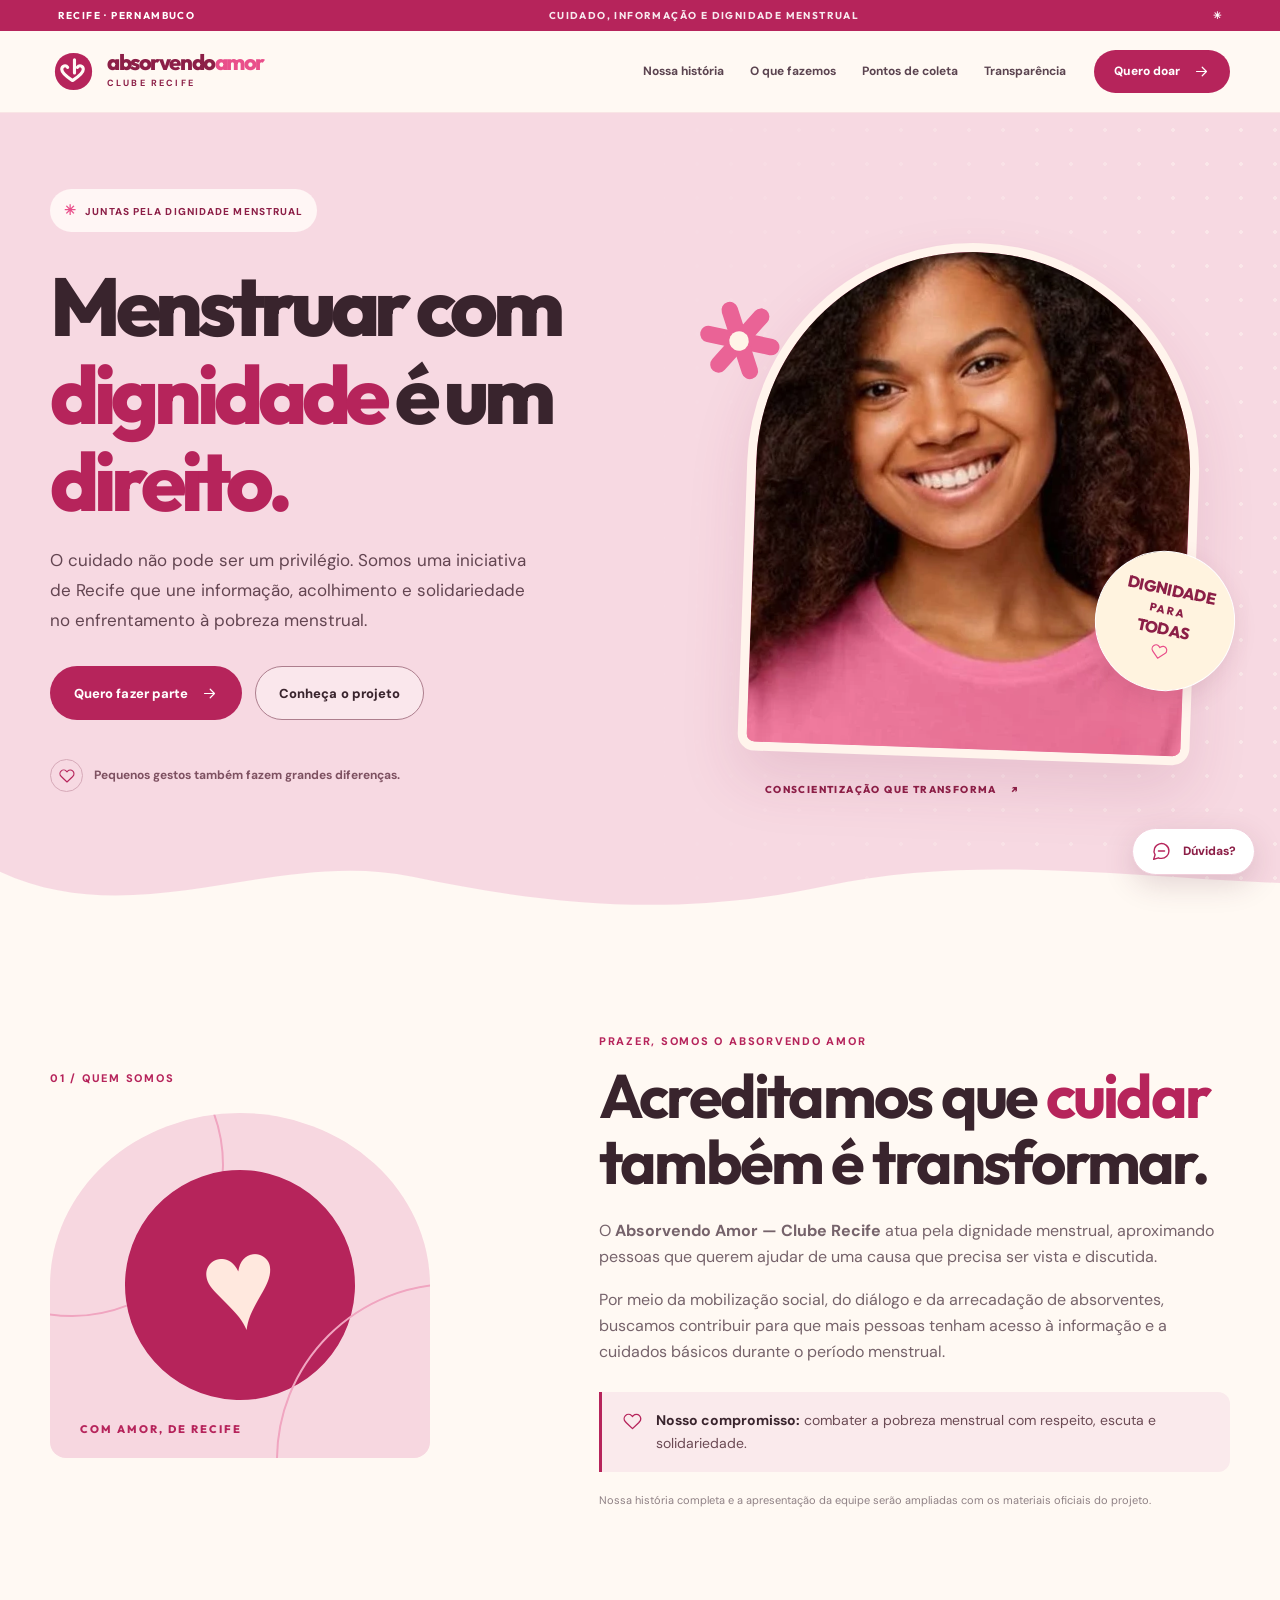
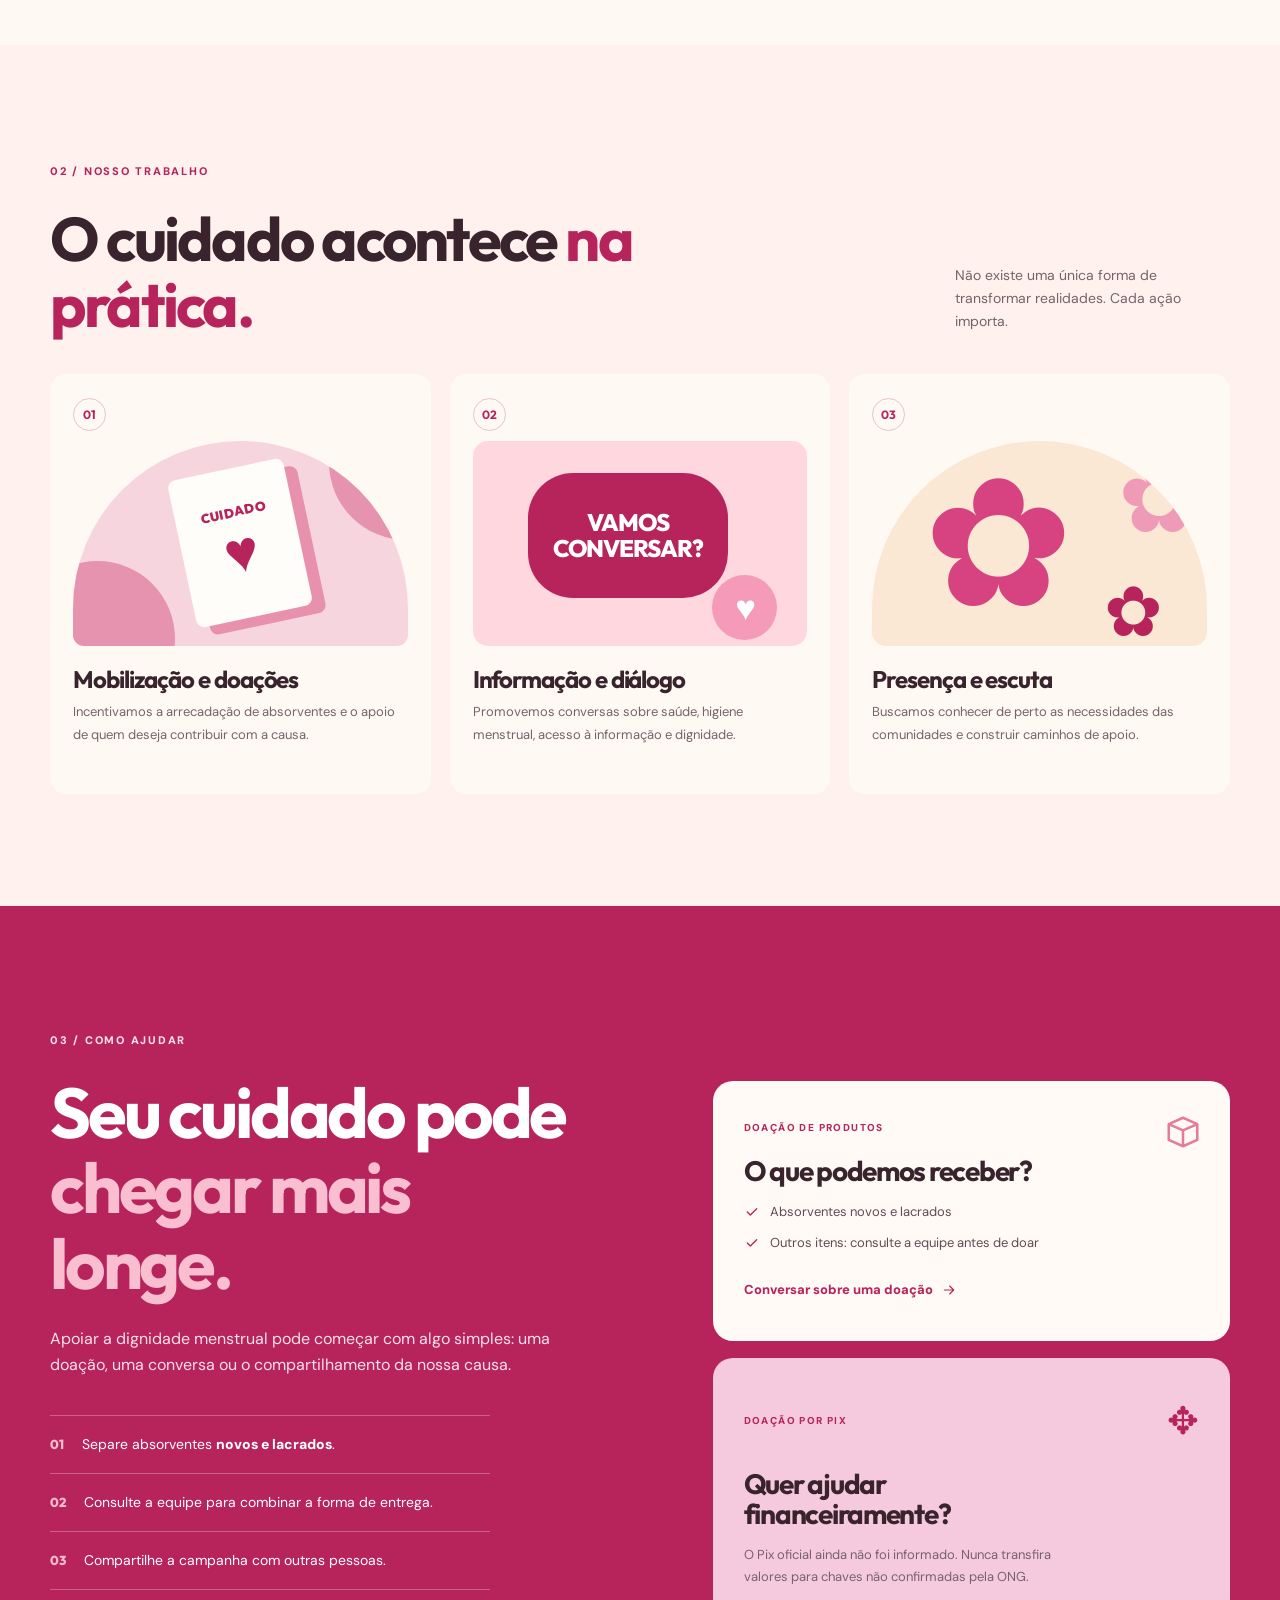
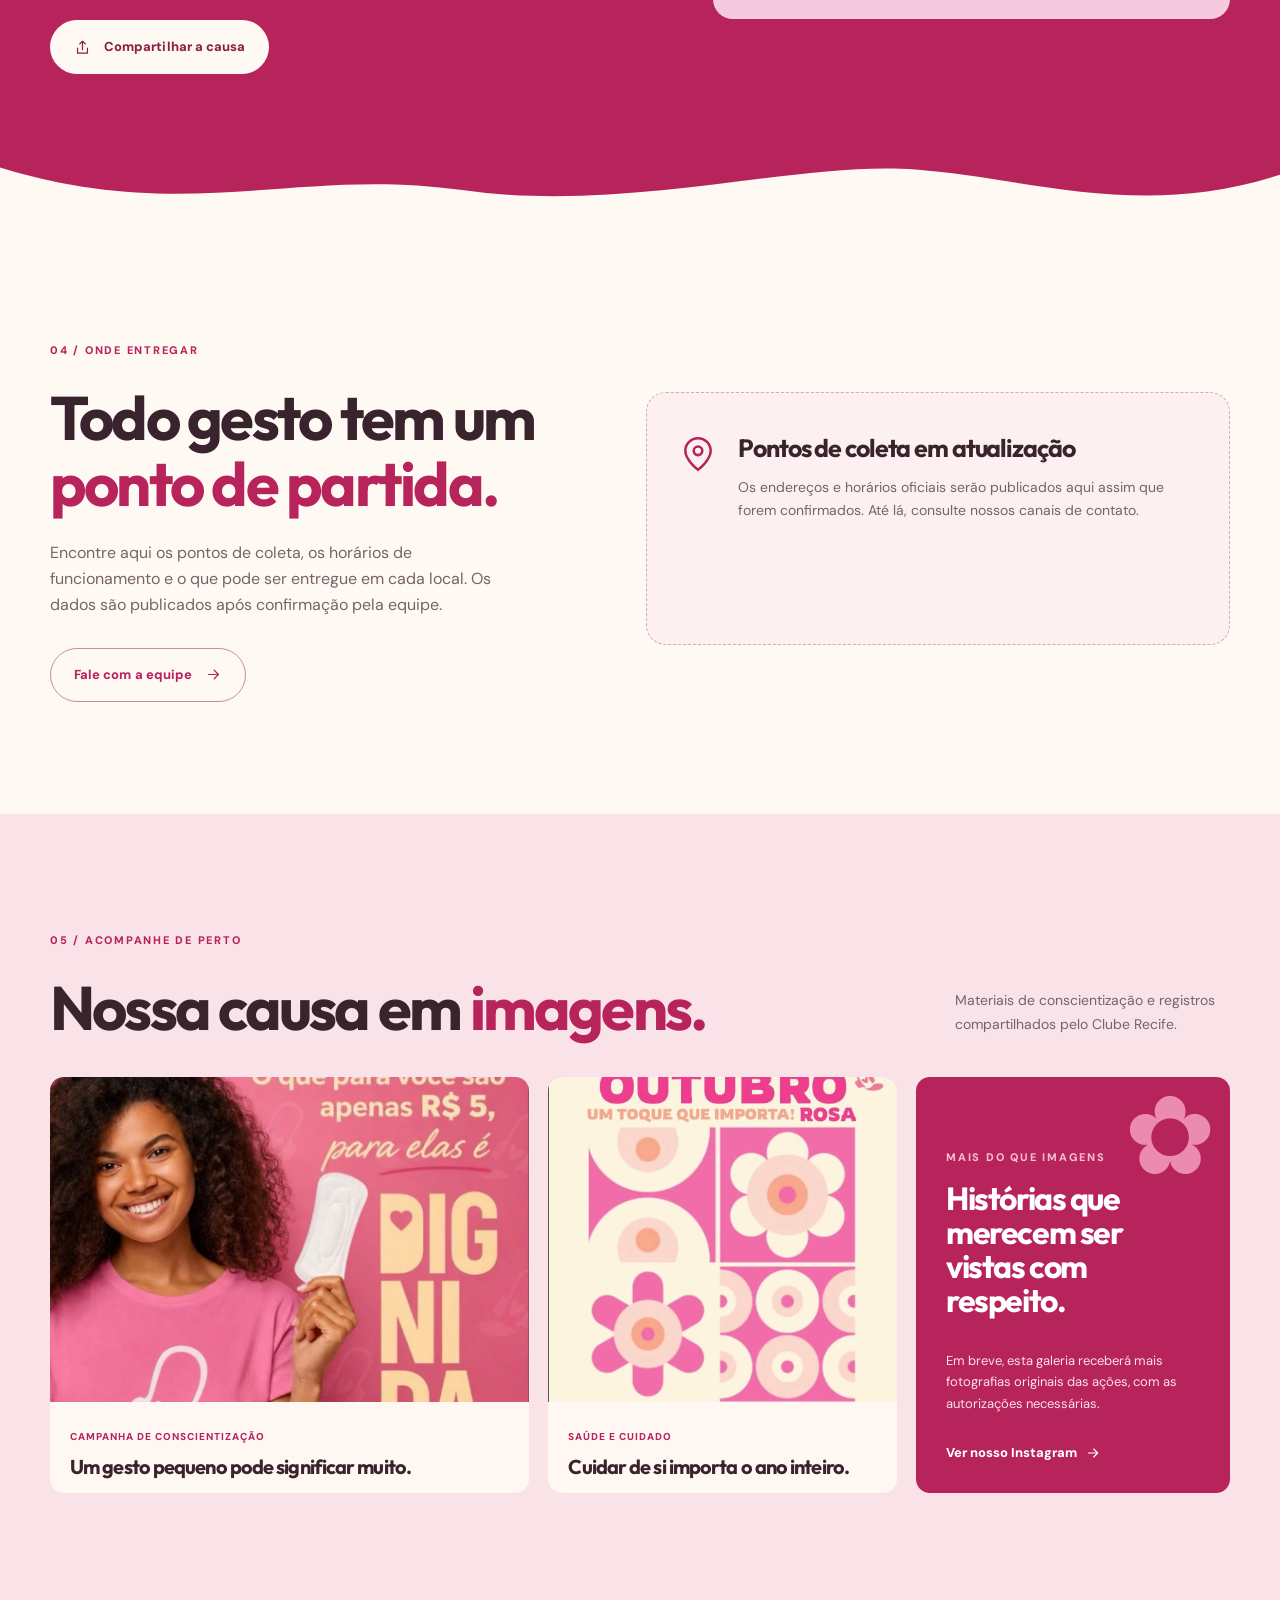
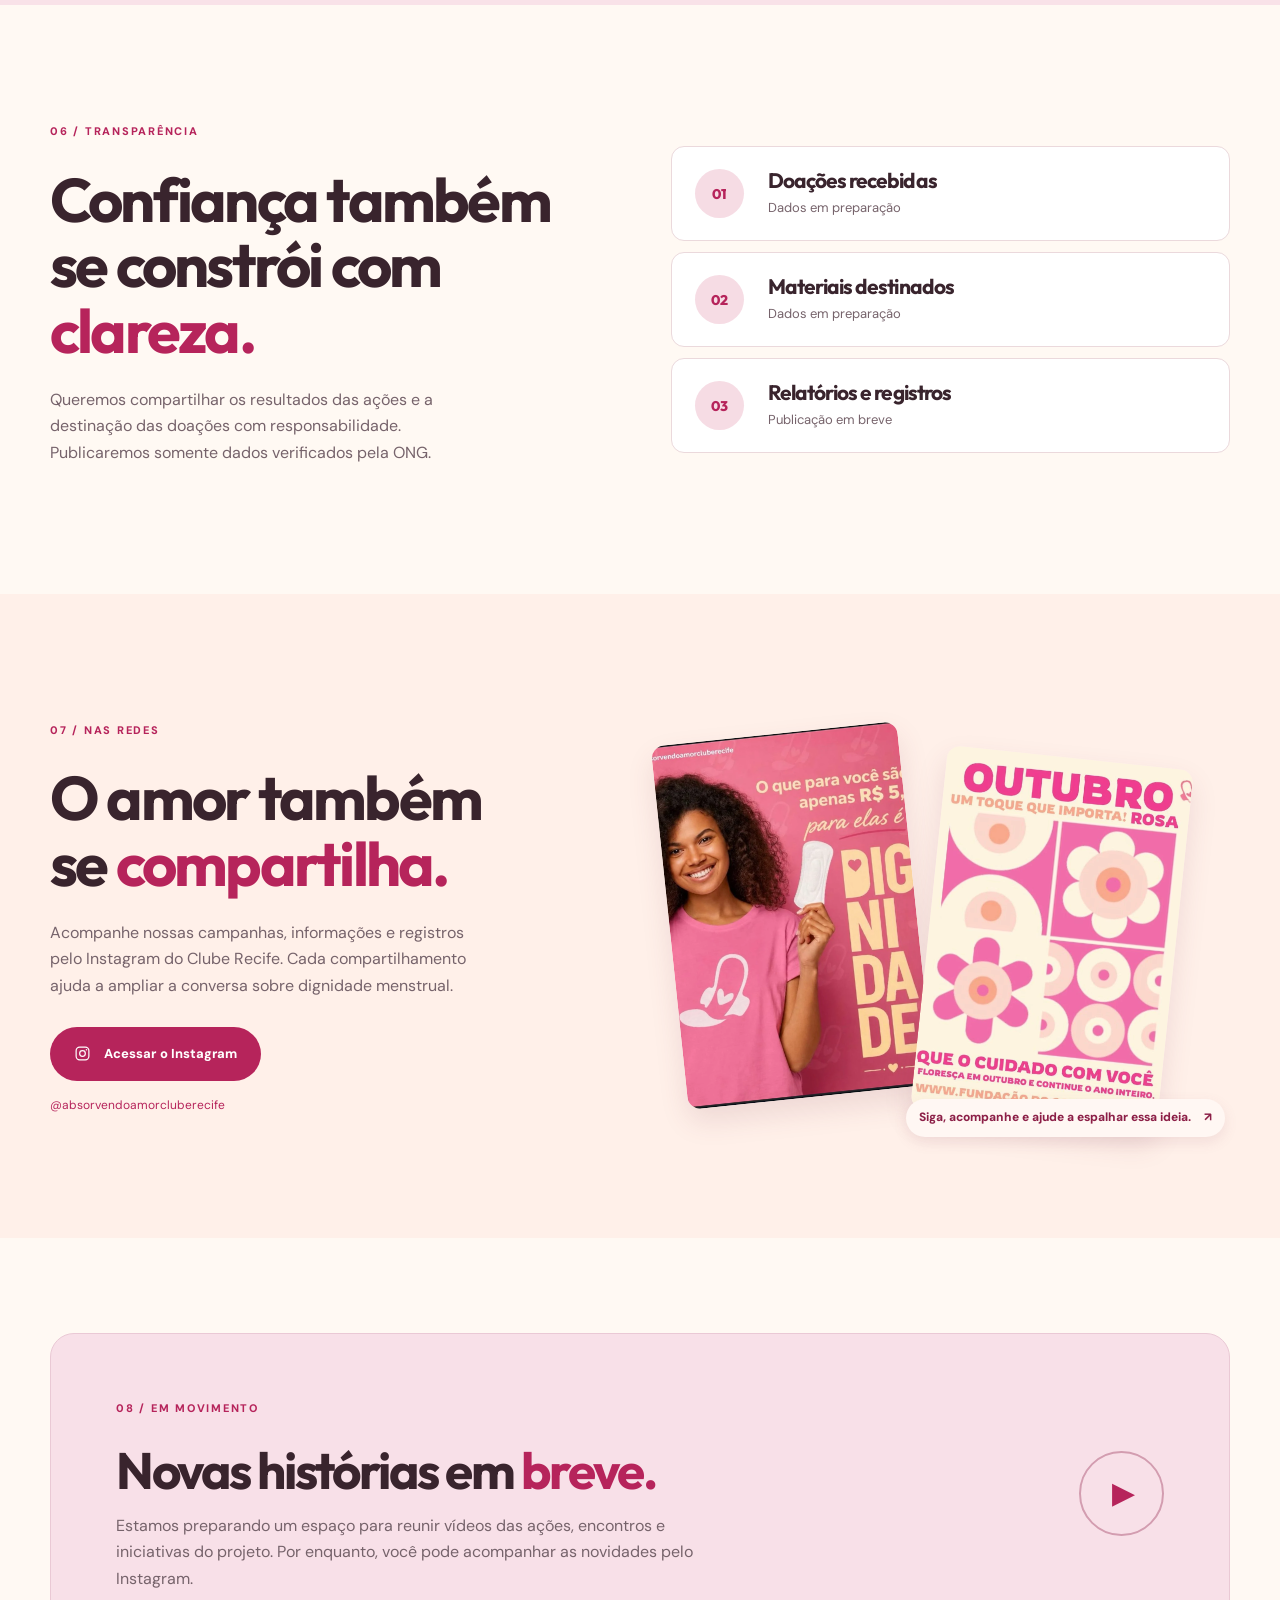
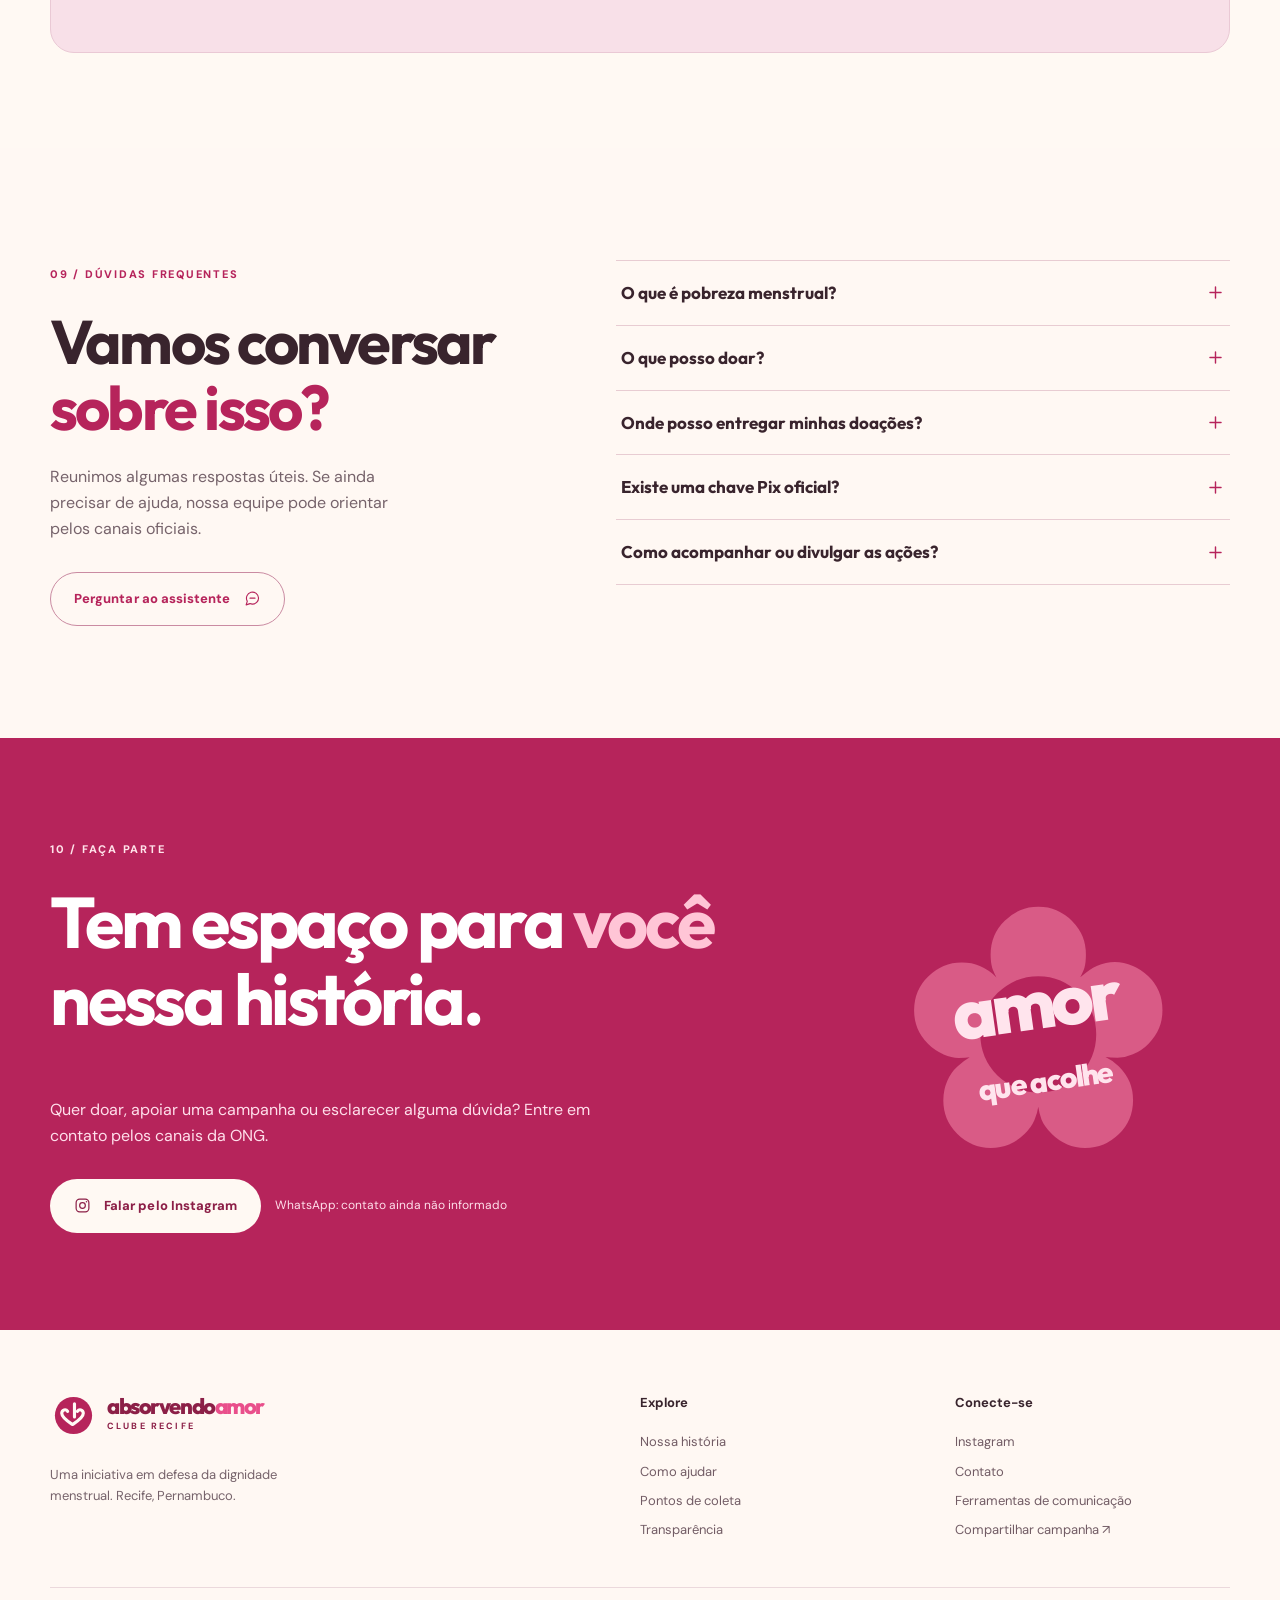
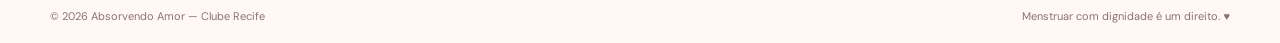
==== commit 3822a7ad: "Atualiza o index.html" ====
--- a/index.html
+++ b/index.html
@@ -83,9 +83,9 @@
     <section class="section what-section" id="acoes" aria-labelledby="what-title">
       <div class="container"><div class="section-heading reveal"><div><span class="section-label">02 / NOSSO TRABALHO</span><h2 class="section-title" id="what-title">O cuidado acontece <em>na prática.</em></h2></div><p>Não existe uma única forma de transformar realidades. Cada ação importa.</p></div>
         <div class="pillar-grid">
-          <article class="pillar-card reveal"><div class="pillar-top"><span class="pill-index">01</span><span class="pill-icon">✳</span></div><div class="pillar-illustration pillar-one"><span class="packet">CUIDADO <span>♥</span></span><span class="oval oval-a"></span><span class="oval oval-b"></span></div><h3>Mobilização e doações</h3><p>Incentivamos a arrecadação de absorventes e o apoio de quem deseja contribuir com a causa.</p></article>
-          <article class="pillar-card reveal"><div class="pillar-top"><span class="pill-index">02</span><span class="pill-icon">✳</span></div><div class="pillar-illustration pillar-two"><span class="bubble big">VAMOS<br>CONVERSAR?</span><span class="bubble small">♥</span></div><h3>Informação e diálogo</h3><p>Promovemos conversas sobre saúde, higiene menstrual, acesso à informação e dignidade.</p></article>
-          <article class="pillar-card reveal"><div class="pillar-top"><span class="pill-index">03</span><span class="pill-icon">✳</span></div><div class="pillar-illustration pillar-three"><span class="little-flower">✿</span><span class="little-flower flower-two">✿</span><span class="little-flower flower-three">✿</span></div><h3>Presença e escuta</h3><p>Buscamos conhecer de perto as necessidades das comunidades e construir caminhos de apoio.</p></article>
+          <article class="pillar-card reveal"><div class="pillar-top"><span class="pill-index">01</span></div><div class="pillar-illustration pillar-one"><span class="packet">CUIDADO <span>♥</span></span><span class="oval oval-a"></span><span class="oval oval-b"></span></div><h3>Mobilização e doações</h3><p>Incentivamos a arrecadação de absorventes e o apoio de quem deseja contribuir com a causa.</p></article>
+          <article class="pillar-card reveal"><div class="pillar-top"><span class="pill-index">02</span></div><div class="pillar-illustration pillar-two"><span class="bubble big">VAMOS<br>CONVERSAR?</span><span class="bubble small">♥</span></div><h3>Informação e diálogo</h3><p>Promovemos conversas sobre saúde, higiene menstrual, acesso à informação e dignidade.</p></article>
+          <article class="pillar-card reveal"><div class="pillar-top"><span class="pill-index">03</span></div><div class="pillar-illustration pillar-three"><span class="little-flower">✿</span><span class="little-flower flower-two">✿</span><span class="little-flower flower-three">✿</span></div><h3>Presença e escuta</h3><p>Buscamos conhecer de perto as necessidades das comunidades e construir caminhos de apoio.</p></article>
         </div>
       </div>
     </section>
@@ -108,7 +108,7 @@
 
     <section class="section social-section" id="instagram" aria-labelledby="social-title"><div class="container social-grid"><div class="social-content reveal"><span class="section-label">07 / NAS REDES</span><h2 id="social-title" class="section-title">O amor também se <em>compartilha.</em></h2><p>Acompanhe nossas campanhas, informações e registros pelo Instagram do Clube Recife. Cada compartilhamento ajuda a ampliar a conversa sobre dignidade menstrual.</p><a id="instagram-main-link" class="button button-primary" href="https://www.instagram.com/absorvendoamorclube.recife?utm_source=ig_web_button_share_sheet&amp;vrfl=ZDNlZDc0MzIxNw==" target="_blank" rel="noopener noreferrer"><svg class="icon"><use href="#i-instagram"/></svg> Acessar o Instagram</a><p class="social-handle" id="instagram-handle">@absorvendoamorclube.recife</p></div><div class="social-images reveal" aria-label="Prévia dos conteúdos da ONG"><img src="assets/campanha-dignidade.webp" alt="Prévia de postagem de campanha de dignidade menstrual" loading="lazy" width="1012" height="1280"><img src="assets/campanha-outubro-rosa.webp" alt="Prévia de postagem de Outubro Rosa" loading="lazy" width="1043" height="1280"><div class="social-image-caption">Siga, acompanhe e ajude a espalhar essa ideia. <span>↗</span></div></div></div></section>
 
-    <section class="section video-section" id="videos" aria-labelledby="video-title"><div class="container video-box reveal"><div class="video-flower" aria-hidden="true">✳</div><div><span class="section-label">08 / EM MOVIMENTO</span><h2 id="video-title">Novas histórias em <em>breve.</em></h2><p>Estamos preparando um espaço para reunir vídeos das ações, encontros e iniciativas do projeto. Por enquanto, você pode acompanhar as novidades pelo Instagram.</p></div><span class="video-icon" aria-hidden="true">▶</span></div></section>
+    <section class="section video-section" id="videos" aria-labelledby="video-title"><div class="container video-box reveal"><div><span class="section-label">08 / EM MOVIMENTO</span><h2 id="video-title">Novas histórias em <em>breve.</em></h2><p>Estamos preparando um espaço para reunir vídeos das ações, encontros e iniciativas do projeto. Por enquanto, você pode acompanhar as novidades pelo Instagram.</p></div><span class="video-icon" aria-hidden="true">▶</span></div></section>
 
     <section class="section faq-section" id="faq" aria-labelledby="faq-title"><div class="container faq-layout"><div class="reveal"><span class="section-label">09 / DÚVIDAS FREQUENTES</span><h2 id="faq-title" class="section-title">Vamos conversar <em>sobre isso?</em></h2><p>Reunimos algumas respostas úteis. Se ainda precisar de ajuda, nossa equipe pode orientar pelos canais oficiais.</p><button type="button" id="faq-chat-open" class="button button-outline rose-outline">Perguntar ao assistente <svg class="icon"><use href="#i-chat"/></svg></button></div><div class="faq-list reveal"><details><summary>O que é pobreza menstrual?<svg class="icon"><use href="#i-plus"/></svg></summary><p>É a dificuldade de acessar produtos, informação e condições adequadas de higiene e saúde durante a menstruação. Ela também envolve barreiras sociais e econômicas.</p></details><details><summary>O que posso doar?<svg class="icon"><use href="#i-plus"/></svg></summary><p>O projeto divulga a arrecadação de absorventes novos e lacrados. Para outros produtos, consulte a equipe antes de entregar.</p></details><details><summary>Onde posso entregar minhas doações?<svg class="icon"><use href="#i-plus"/></svg></summary><p>Os pontos de coleta serão disponibilizados na seção correspondente quando endereço e horários forem confirmados.</p></details><details><summary>Existe uma chave Pix oficial?<svg class="icon"><use href="#i-plus"/></svg></summary><p>Uma chave Pix ainda não foi informada neste site. Não faça transferências sem confirmar os dados nos canais oficiais do projeto.</p></details><details><summary>Como acompanhar ou divulgar as ações?<svg class="icon"><use href="#i-plus"/></svg></summary><p>Você pode acompanhar o Instagram oficial e compartilhar as campanhas com outras pessoas. Toda divulgação responsável ajuda a ampliar o alcance da causa.</p></details></div></div></section>
 
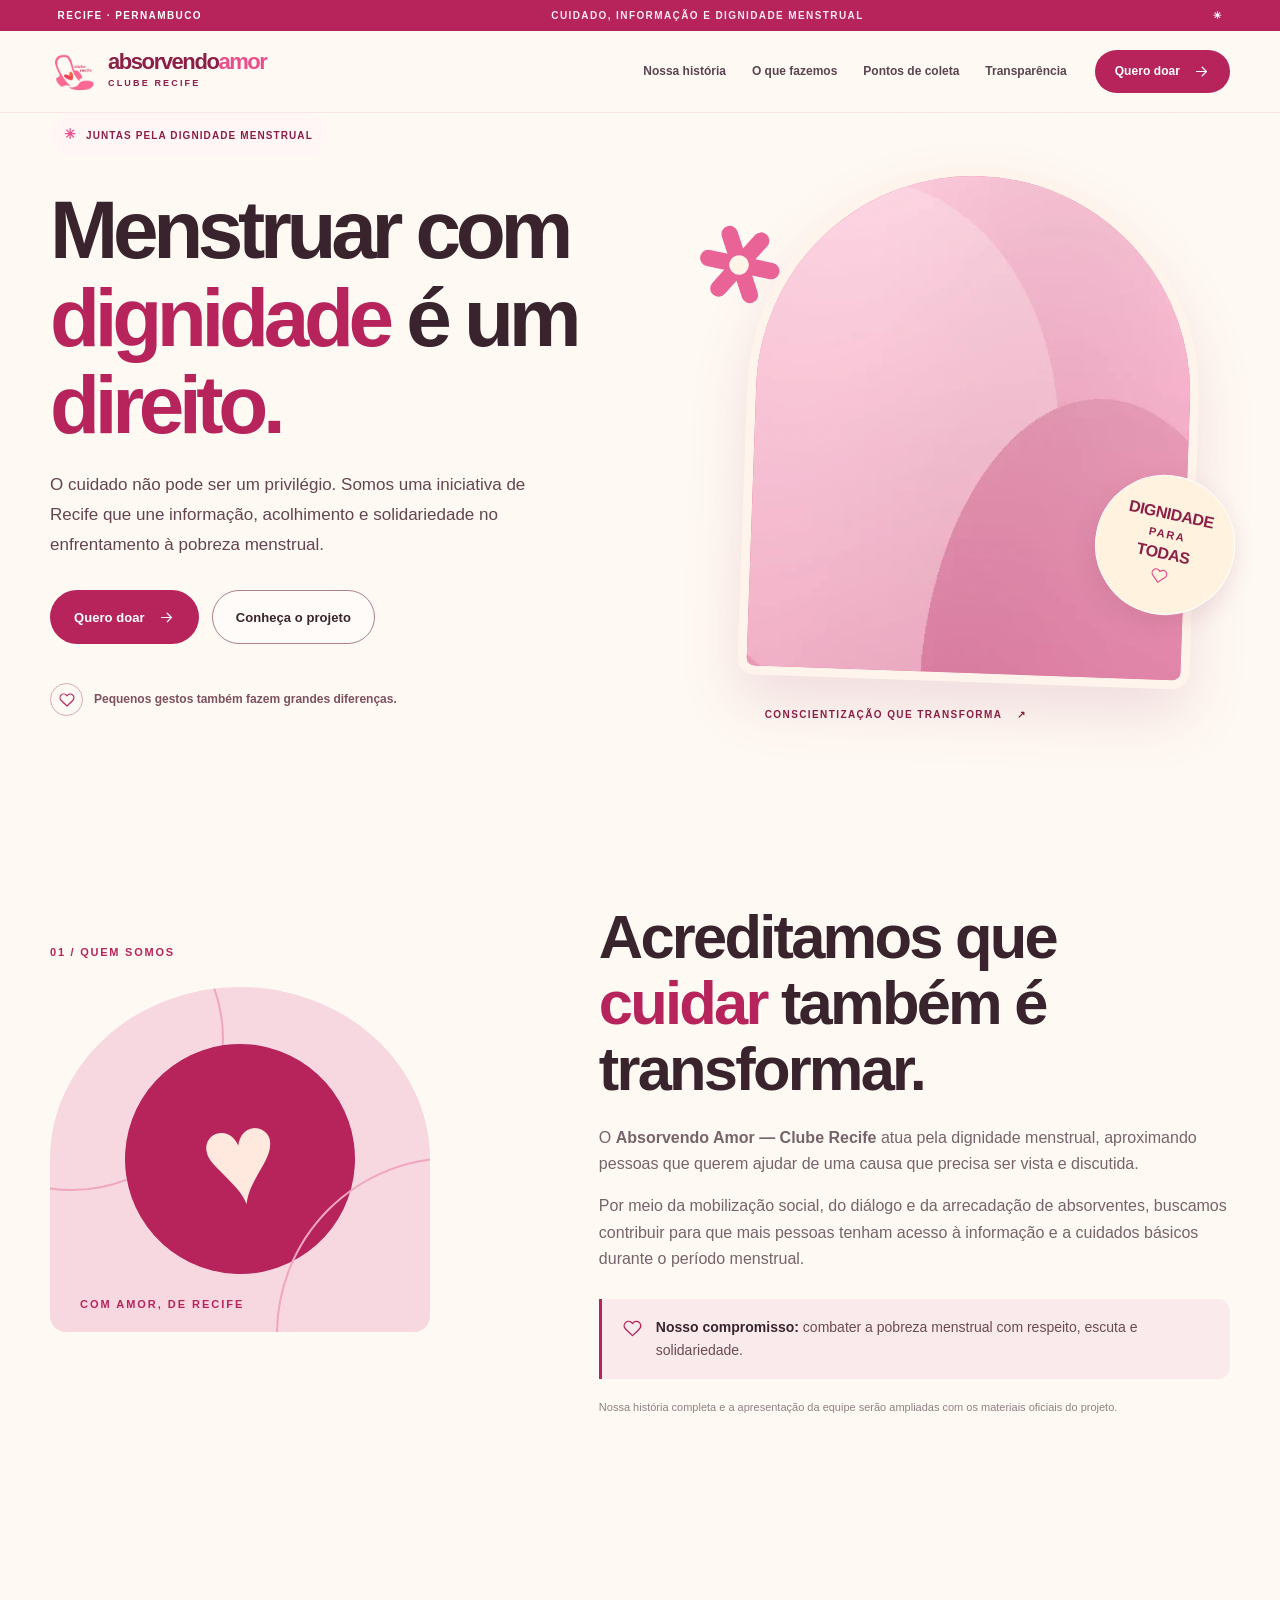
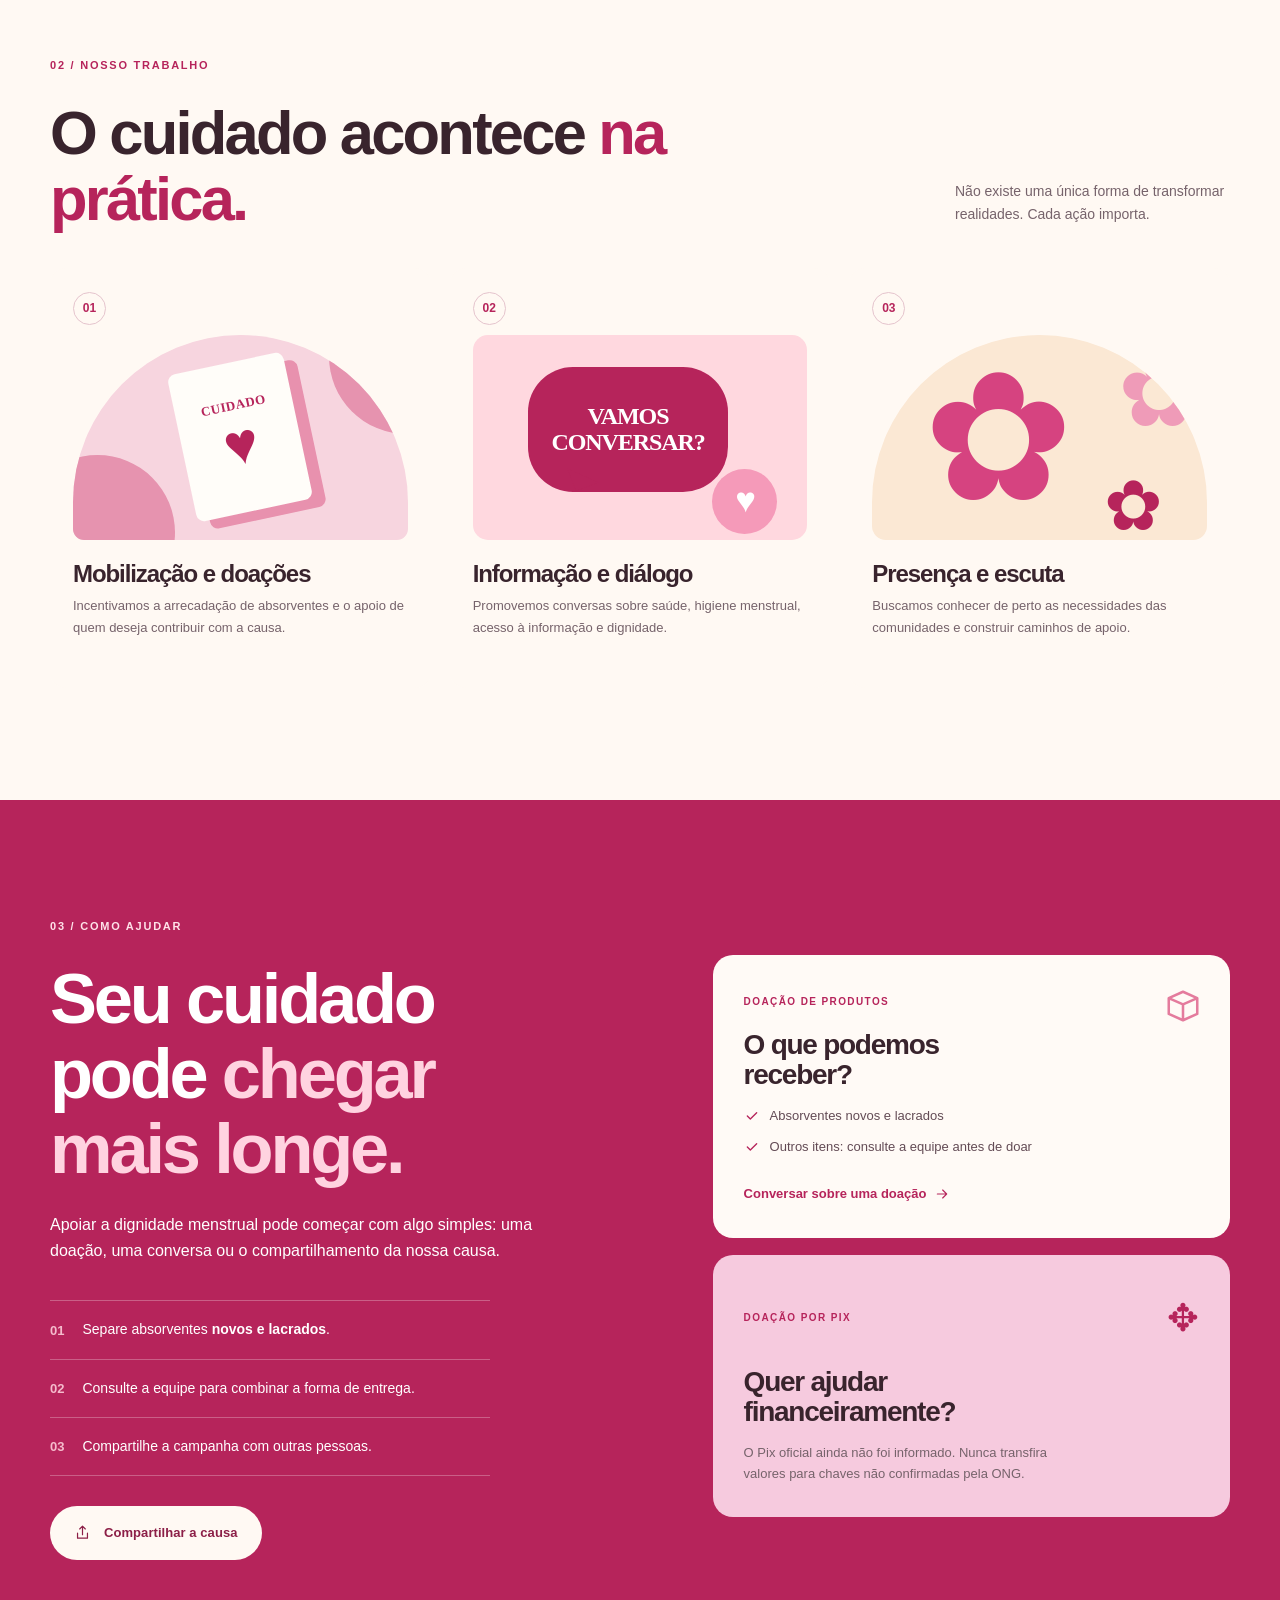
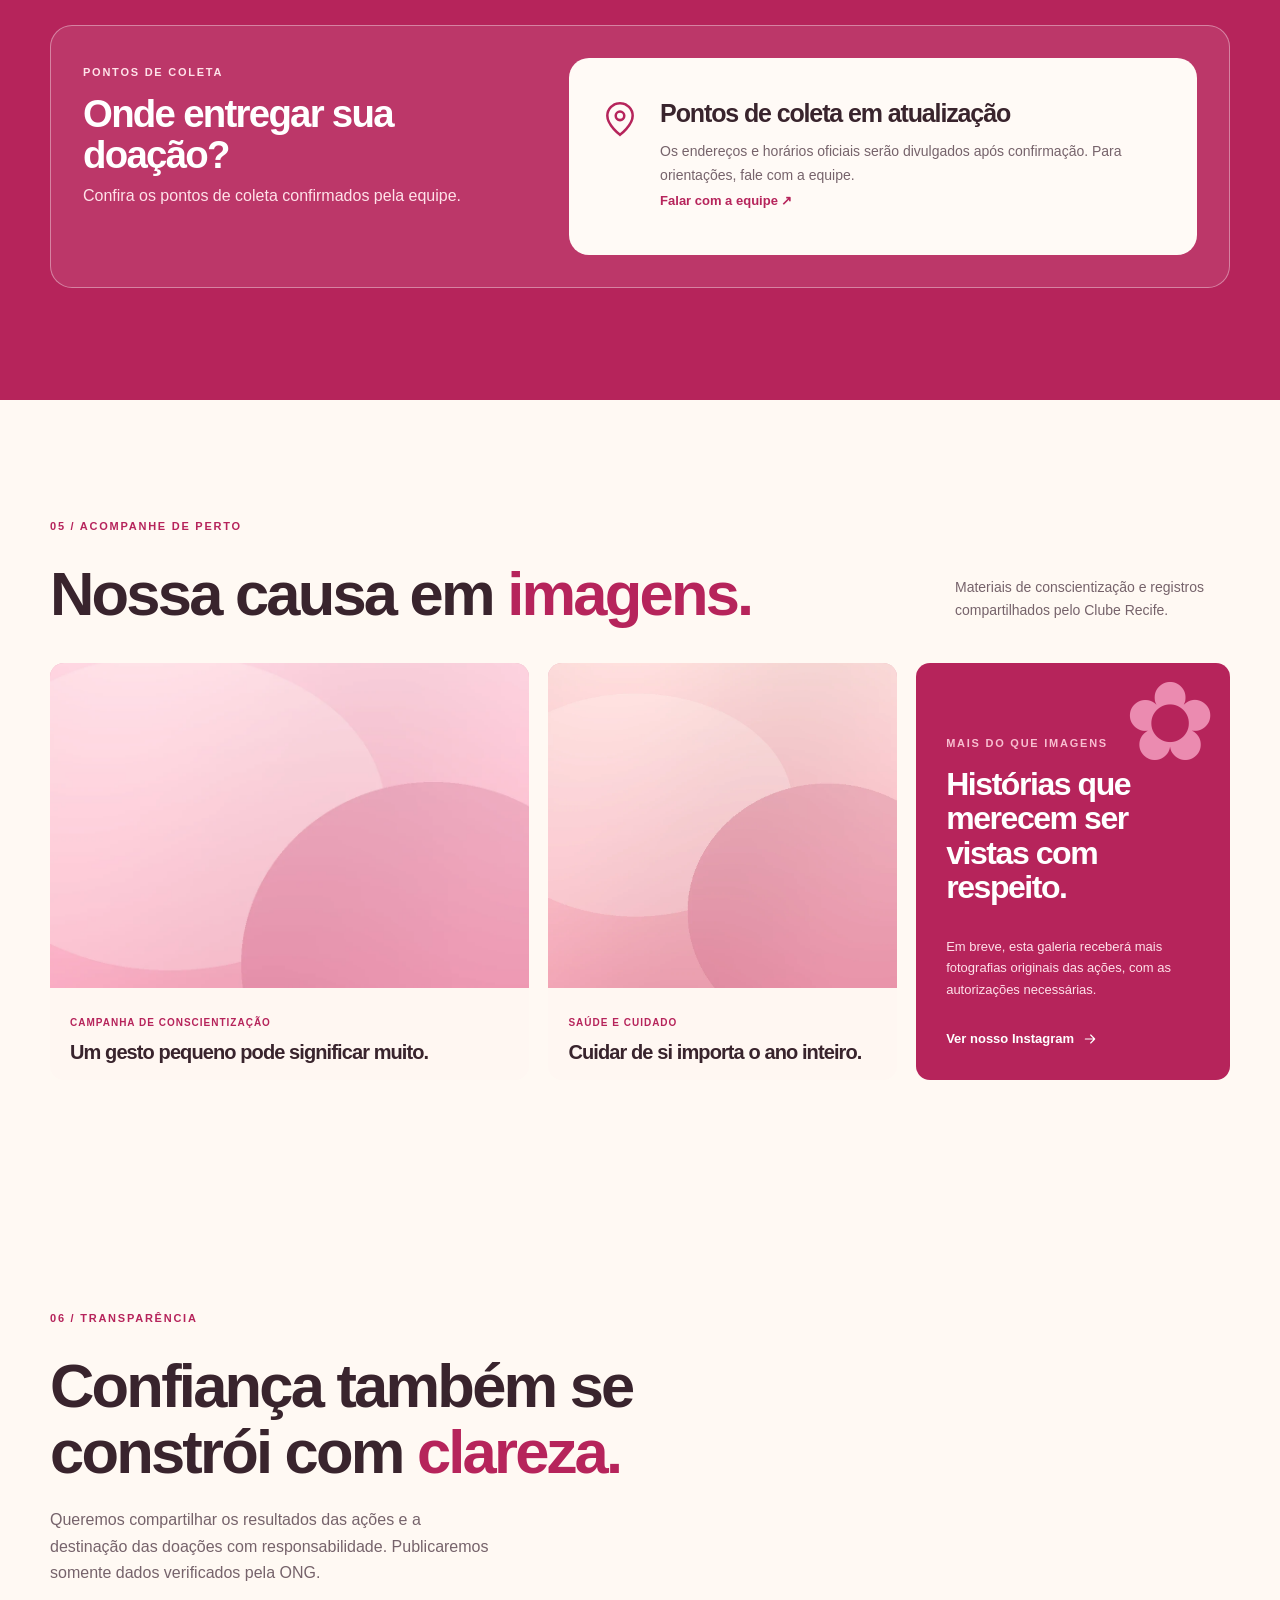
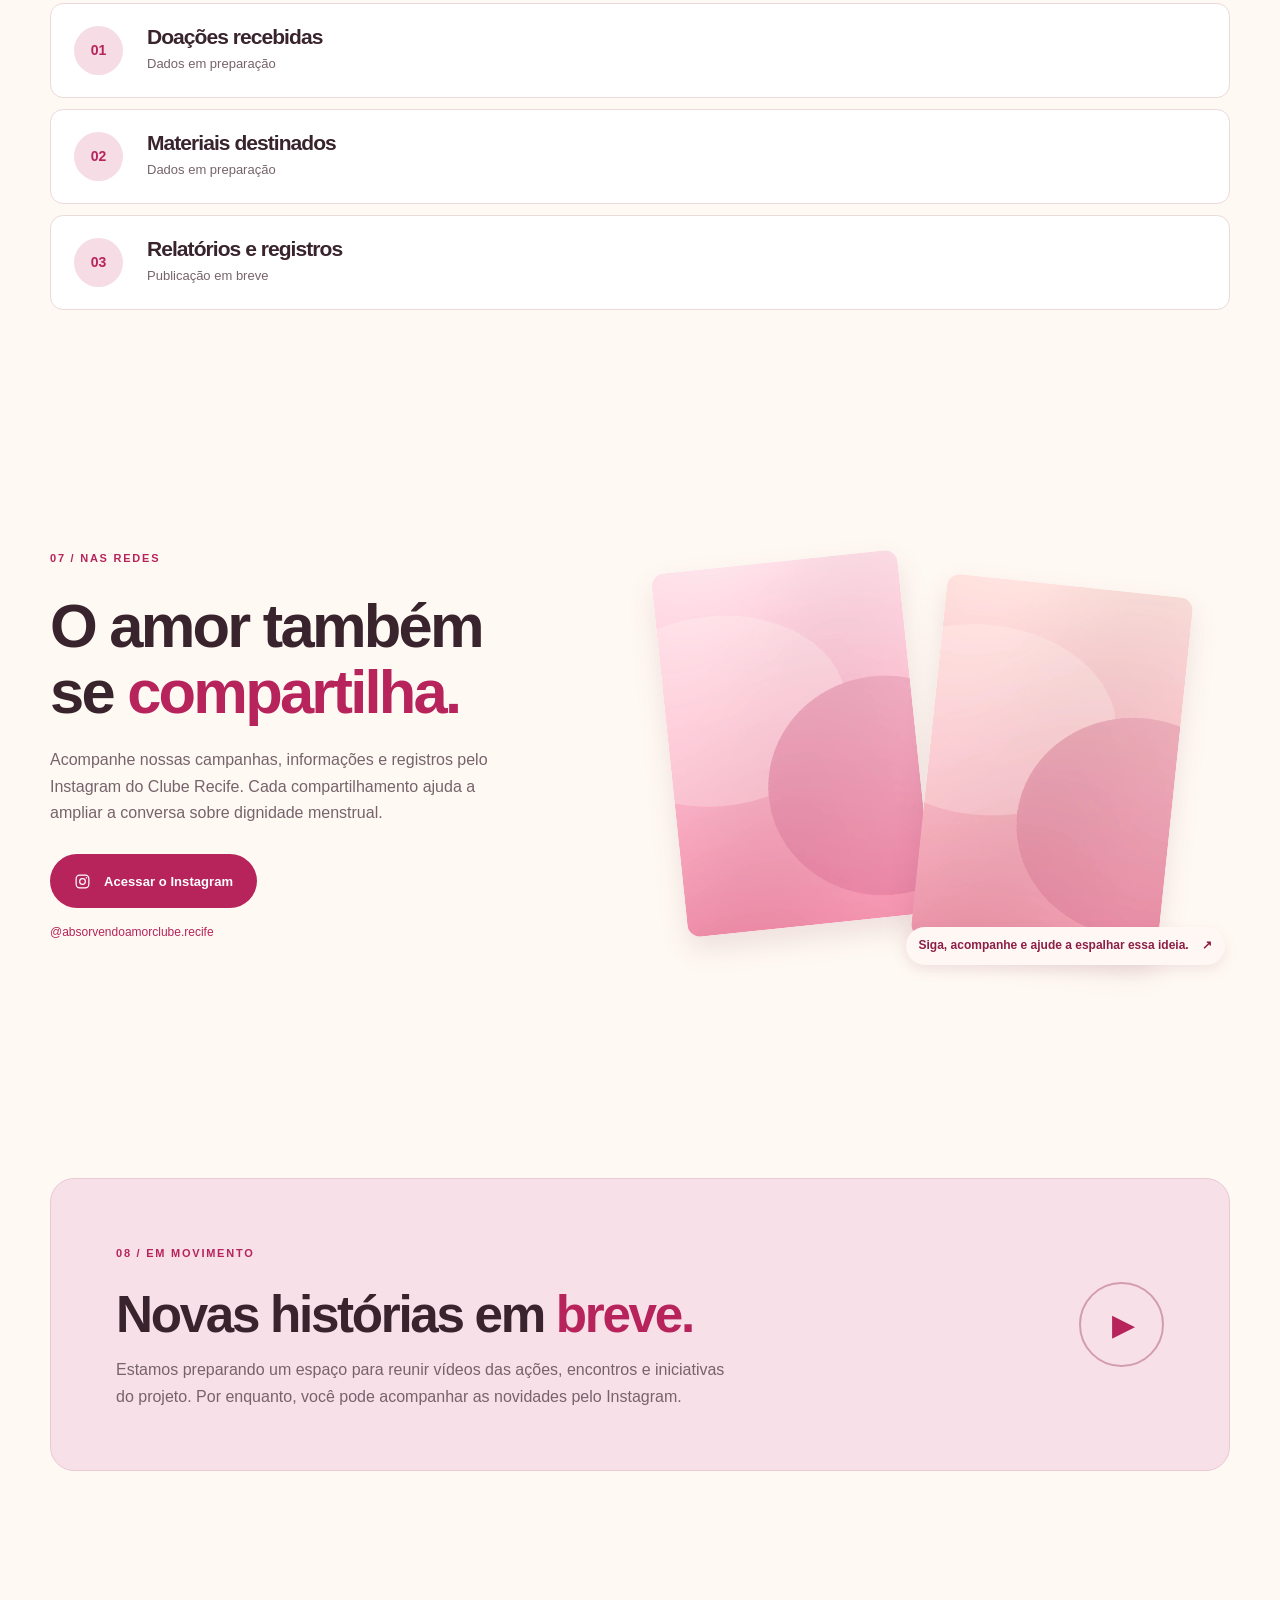
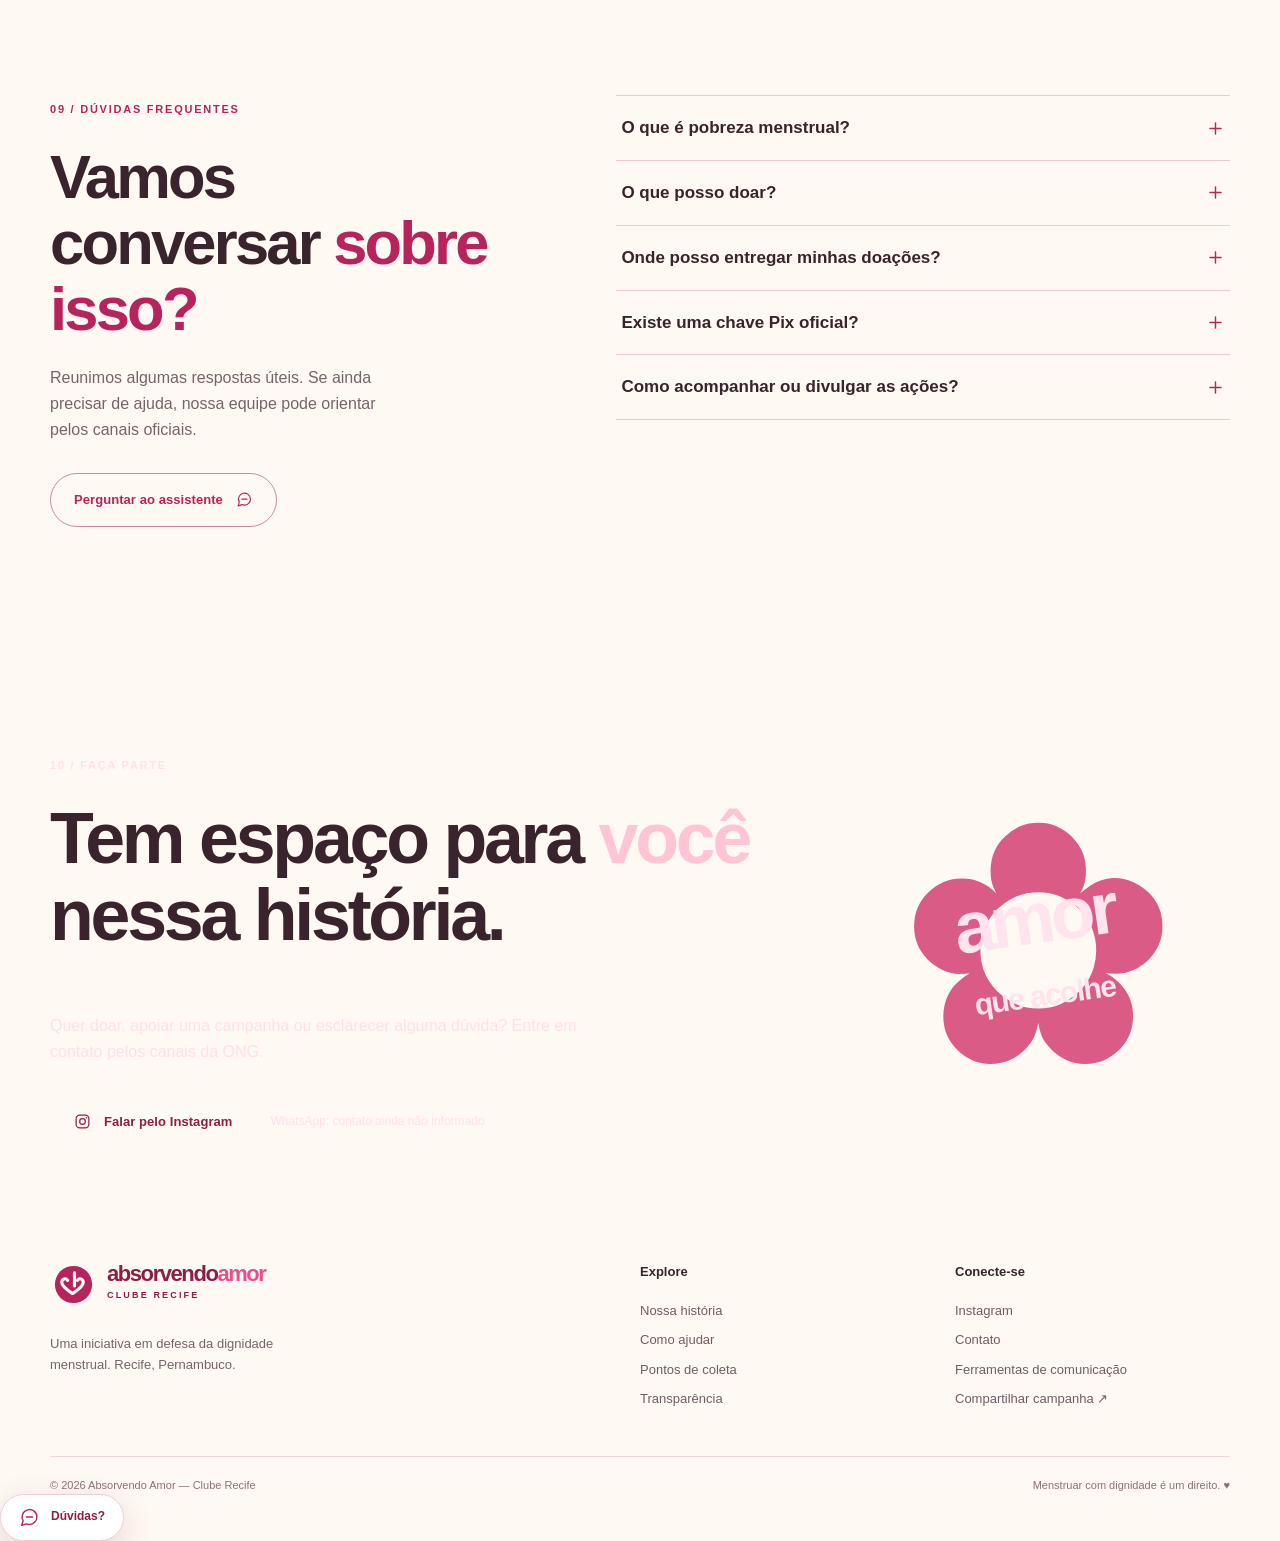
==== commit 8445f1a2: "Atualiza código do projeto" ====
--- a/index.html
+++ b/index.html
@@ -1,124 +1,305 @@
-<!doctype html>
+<!DOCTYPE html>
+
 <html lang="pt-BR">
 <head>
-  <meta charset="utf-8">
-  <meta name="viewport" content="width=device-width, initial-scale=1">
-  <meta name="theme-color" content="#b6245b">
-  <meta name="color-scheme" content="light">
-  <meta name="description" content="Conheça o Absorvendo Amor — Clube Recife. Uma iniciativa de mobilização e informação pelo direito à dignidade menstrual. Saiba como apoiar, doar e acompanhar nossas ações.">
-  <meta property="og:type" content="website">
-  <meta property="og:locale" content="pt_BR">
-  <meta property="og:title" content="Absorvendo Amor | Clube Recife">
-  <meta property="og:description" content="Menstruar com dignidade é um direito. Conheça o projeto, acompanhe nossas ações e descubra como apoiar.">
-  <meta name="twitter:card" content="summary_large_image">
-  <title>Absorvendo Amor — Clube Recife | Dignidade menstrual é um direito</title>
-  <link rel="icon" href="assets/favicon.svg" type="image/svg+xml">
-  <link rel="preconnect" href="https://fonts.googleapis.com">
-  <link rel="preconnect" href="https://fonts.gstatic.com" crossorigin>
-  <link href="https://fonts.googleapis.com/css2?family=DM+Sans:wght@400;500;600;700&family=Outfit:wght@400;500;600;700;800;900&display=swap" rel="stylesheet">
-  <link rel="stylesheet" href="styles.css">
-  <script type="application/ld+json">{"@context":"https://schema.org","@type":"NGO","name":"Absorvendo Amor — Clube Recife","description":"Iniciativa de conscientização e mobilização pelo direito à dignidade menstrual.","areaServed":{"@type":"Place","name":"Recife, Pernambuco, Brasil"}}</script>
-  <script src="site-data.js" defer></script>
-  <script src="script.js" defer></script>
+<meta charset="utf-8"/>
+<meta content="width=device-width, initial-scale=1" name="viewport"/>
+<meta content="#b6245b" name="theme-color"/>
+<meta content="light" name="color-scheme"/>
+<meta content="Conheça o Absorvendo Amor — Clube Recife. Uma iniciativa de mobilização e informação pelo direito à dignidade menstrual. Saiba como apoiar, doar e acompanhar nossas ações." name="description"/>
+<meta content="website" property="og:type"/>
+<meta content="pt_BR" property="og:locale"/>
+<meta content="Absorvendo Amor | Clube Recife" property="og:title"/>
+<meta content="Menstruar com dignidade é um direito. Conheça o projeto, acompanhe nossas ações e descubra como apoiar." property="og:description"/>
+<meta content="summary_large_image" name="twitter:card"/>
+<title>Absorvendo Amor — Clube Recife | Dignidade menstrual é um direito</title>
+<link href="[data-uri]" rel="icon" type="image/svg+xml"/>
+<link href="https\://fonts.googleapis.com" rel="preconnect"/>
+<link crossorigin="" href="https\://fonts.gstatic.com" rel="preconnect"/>
+<link href="https\://fonts.googleapis.com/css2?family=DM+Sans:wght@400;500;600;700&amp;family=Outfit:wght@400;500;600;700;800;900&amp;display=swap" rel="stylesheet"/>
+<style>:root{--rose:#b6245b;--rose-dark:#8c1f47;--pink:#e94f8b;--blush:#f7d7e0;--blush-deep:#f1aec5;--cream:#fff9f3;--cream-warm:#ffefe7;--ink:#39242d;--muted:#76636b;--line:#ebd9dc;--white:#fff;--radius:22px;--shadow:0 18px 45px rgba(92,32,57,.09)}
+
+*{box-sizing:border-box}html{scroll-behavior:smooth;scroll-padding-top:92px}body{margin:0;background:var(--cream);color:var(--ink);font:400 16px/1.65 'DM Sans',Arial,sans-serif;-webkit-font-smoothing:antialiased}h1,h2,h3,h4,p{margin-top:0}h1,h2,h3{font-family:'Outfit','DM Sans',sans-serif;line-height:1.07;letter-spacing:-.045em}a{color:inherit;text-decoration:none}button,input{font:inherit}button{cursor:pointer}img{display:block;max-width:100%}svg{display:inline-block;vertical-align:middle}button:disabled{cursor:not-allowed;opacity:.7}::selection{background:#ed7da9;color:#fff}:focus-visible{outline:3px solid var(--pink);outline-offset:4px}.svg-sprite,.sr-only{position:absolute;width:1px;height:1px;overflow:hidden;clip:rect(0,0,0,0);white-space:nowrap}.container{width:min(1180px,calc(100% - 64px));margin-inline:auto}.section{padding:112px 0}.section-label,.overline,.eyebrow,.mini-tag{display:inline-block;font-size:11px;font-weight:800;letter-spacing:.16em;text-transform:uppercase}.section-label{color:var(--rose);margin-bottom:26px}.section-label.light{color:#ffe2e9}.section-title{font-size:clamp(2.7rem,4.8vw,4.65rem);font-weight:700;margin-bottom:23px;max-width:740px}.section-title em,h2 em{font-style:normal;color:var(--rose)}.section-title .highlight-text{color:var(--rose)}p{color:var(--muted)}.button{display:inline-flex;align-items:center;justify-content:center;gap:13px;min-height:54px;padding:14px 23px;border:1px solid transparent;border-radius:999px;font-size:13px;font-weight:800;letter-spacing:.005em;transition:transform .2s,background .2s,color .2s,border-color .2s;white-space:nowrap}.button:hover{transform:translateY(-2px)}.button .icon{width:17px;height:17px}.button-primary{background:var(--rose);color:#fff}.button-primary:hover{background:var(--rose-dark)}.button-outline{background:rgba(255,255,255,.35);border-color:#ad7e8d;color:var(--ink)}.button-outline:hover{background:white;border-color:var(--rose)}.button-cream{background:var(--cream);color:var(--rose-dark)}.button-cream:hover{background:#ffe6ee}.button-sm{min-height:43px;padding:10px 19px;font-size:12px}.icon{width:19px;height:19px;fill:none;flex:none}.top-bar{min-height:31px;background:var(--rose);color:#fff;display:flex;align-items:center;justify-content:space-between;gap:12px;padding:4px 4.5%;font:700 10px/1.4 'Outfit',sans-serif;letter-spacing:.14em}.top-bar-center{opacity:.9}.site-header{position:sticky;top:0;z-index:50;background:rgba(255,249,243,.97);border-bottom:1px solid rgba(182,36,91,.09);backdrop-filter:blur(14px)}.header-inner{height:81px;display:flex;align-items:center;justify-content:space-between;gap:28px}.brand{display:inline-flex;align-items:center;gap:10px;flex:none}.brand-mark{display:grid;place-items:center;width:47px;height:47px}.brand-mark svg{height:47px;width:47px}.brand-text{font:800 22px/.85 'Outfit',sans-serif;letter-spacing:-.065em;color:var(--rose-dark)}.brand-text>span{color:var(--pink)}.brand-text small{display:block;font:700 9px/1.5 'DM Sans',sans-serif;letter-spacing:.24em;margin-top:5px;color:var(--rose-dark)}.desktop-nav{display:flex;align-items:center;gap:26px;margin-left:auto}.desktop-nav a{font-size:12px;font-weight:700;color:#5b4450;transition:color .2s}.desktop-nav a:hover{color:var(--rose)}.header-actions{display:flex;align-items:center;gap:13px}.menu-toggle{display:none;background:none;border:0;width:43px;height:43px;align-items:center;justify-content:center;flex-direction:column;gap:6px}.menu-toggle span{display:block;width:24px;height:2px;background:var(--rose-dark);border-radius:2px;transition:transform .2s}.menu-toggle[aria-expanded=true] span:first-child{transform:translateY(4px) rotate(45deg)}.menu-toggle[aria-expanded=true] span:last-child{transform:translateY(-4px) rotate(-45deg)}.mobile-nav{position:absolute;inset:100% 0 auto;background:var(--cream);padding:14px 32px 28px;border-bottom:1px solid var(--line);box-shadow:var(--shadow)}.mobile-nav:not([hidden]){display:grid}.mobile-nav a{padding:10px 0;font-size:15px;font-weight:700;border-bottom:1px solid var(--line)}.skip-link{position:fixed;z-index:100;top:-100px;left:20px;padding:10px 18px;background:#fff}.skip-link:focus{top:15px}
+
+*/* Hero */*
+
+.hero{position:relative;isolation:isolate;overflow:hidden;background:#f7d9e2;min-height:670px;padding:76px 0 90px}.hero-pattern{position:absolute;inset:0;z-index:-1;opacity:.45;background-image:radial-gradient(#fffaf3 1.8px,transparent 1.8px);background-size:34px 34px;mask-image:linear-gradient(90deg,transparent 50%,#000)}.hero-grid{display:grid;grid-template-columns:1.13fr .87fr;align-items:center;gap:35px}.hero-copy{padding-bottom:40px;position:relative;z-index:2}.eyebrow{background:#fff6f5;color:var(--rose-dark);padding:10px 14px;border-radius:40px;letter-spacing:.11em;font-size:10px}.small-star{color:var(--pink);font-size:14px;margin-right:5px}.hero h1{font-size:clamp(4rem,6.4vw,6.45rem);font-weight:800;letter-spacing:-.065em;max-width:780px;margin:30px 0 21px}.hero h1 em{font-style:normal;color:var(--rose);position:relative;white-space:nowrap}.hero h1 span{color:var(--rose)}.hero-copy>p{font-size:17px;max-width:490px;color:#634551;line-height:1.75}.hero-buttons{display:flex;gap:13px;flex-wrap:wrap;margin-top:31px}.hero-note{display:flex;align-items:center;gap:11px;margin-top:39px;color:#7e5161;font-size:12px;font-weight:700}.hero-note-icon{height:33px;width:33px;border:1px solid #d6a9b8;display:grid;place-items:center;border-radius:50%;color:var(--rose)}.hero-note-icon svg{width:16px;height:16px}.hero-visual{position:relative;max-width:470px;width:100%;margin:auto;padding:14px 18px 35px 0}.hero-image-frame{height:515px;border-radius:240px 240px 18px 18px;background:#e676a1;overflow:hidden;border:9px solid #fff4ec;box-shadow:0 28px 60px rgba(136,38,82,.13);transform:rotate(2deg)}.hero-image-frame img{width:100%;height:100%;object-fit:cover;object-position:center 24%;filter:saturate(.94)}.hero-sticker{position:absolute;right:-4%;bottom:18%;height:140px;width:140px;border-radius:50%;background:#fff3df;box-shadow:0 8px 25px #7a2d4c22;display:flex;flex-direction:column;align-items:center;justify-content:center;transform:rotate(12deg);font:800 16px/1.1 'Outfit',sans-serif;text-align:center;letter-spacing:-.025em;color:var(--rose-dark);border:1px solid #fff}.hero-sticker span{font-size:11px;letter-spacing:.16em;margin:5px 0}.hero-sticker svg{width:17px;height:17px;color:var(--pink);margin-top:5px}.hero-photo-caption{position:absolute;bottom:-3px;left:4%;font:800 10px 'Outfit',sans-serif;letter-spacing:.14em;color:var(--rose-dark)}.hero-photo-caption span{margin-left:11px}.flower{position:absolute;width:112px;height:112px;pointer-events:none}.flower>span{position:absolute;left:41%;top:2%;width:20%;height:48%;background:var(--pink);border-radius:30px;transform-origin:50% 100%}.flower>span:nth-child(2){transform:rotate(60deg)}.flower>span:nth-child(3){transform:rotate(120deg)}.flower>span:nth-child(4){transform:rotate(180deg)}.flower>span:nth-child(5){transform:rotate(240deg)}.flower>span:nth-child(6){transform:rotate(300deg)}.flower b{position:absolute;inset:38%;border-radius:50%;background:#fff4e7;z-index:1}.flower-hero{left:-63px;top:10%;transform:rotate(-18deg) scale(.75)}.flower-hero>span{background:#ea6396}.section-wave{display:block;width:100%;height:78px;position:absolute;bottom:-1px;left:0;fill:var(--cream)}
+
+*/* About */*
+
+.intro{padding-top:105px;padding-bottom:125px}.intro-grid{display:grid;grid-template-columns:.72fr 1fr;gap:8%;align-items:center}.intro-aside{min-height:420px;position:relative}.intro-art{position:relative;max-width:380px;height:345px;background:var(--blush);border-radius:50% 50% 16px 16px;display:grid;place-items:center;overflow:hidden}.intro-art:before,.intro-art:after{content:'';position:absolute;width:300px;height:300px;border:2px solid #f0a5c0;border-radius:50%;left:-130px;top:-100px}.intro-art:after{left:auto;right:-200px;top:170px;width:350px;height:350px}.art-halo{width:230px;height:230px;border-radius:50%;background:var(--rose);display:grid;place-items:center;transform:rotate(-8deg)}.art-heart{font-size:130px;color:#ffe8de;font-family:Georgia,serif;line-height:1}.orbit-label{position:absolute;bottom:22px;left:30px;font:800 11px 'Outfit',sans-serif;letter-spacing:.18em;color:var(--rose)}.intro-content .overline{color:var(--rose);margin-bottom:13px}.intro-content>p{max-width:630px;font-size:16px}.mission-line{margin-top:26px;padding:17px 21px;border-left:3px solid var(--rose);display:flex;gap:14px;align-items:flex-start;background:#faeaec;color:#6b4a54;border-radius:0 12px 12px 0;font-size:14px}.mission-line svg{color:var(--rose);margin-top:3px}.mission-line strong{color:var(--ink)}.intro-content .small-disclaimer{font-size:11px;margin-top:19px;color:#8f8185}
+
+*/* Pillars */*
+
+.what-section{background:#fff1ed}.section-heading{display:flex;align-items:flex-end;justify-content:space-between;gap:30px;margin-bottom:36px}.section-heading .section-title{margin-bottom:0}.section-heading>p{max-width:275px;font-size:14px;margin-bottom:5px}.pillar-grid{display:grid;grid-template-columns:repeat(3,minmax(0,1fr));gap:19px}.pillar-card{border-radius:16px;background:var(--cream);padding:24px 23px 30px;min-height:420px;transition:transform .25s;overflow:hidden}.pillar-card:hover{transform:translateY(-5px)}.pillar-top{display:flex;align-items:center;justify-content:space-between;color:var(--rose)}.pill-index{border:1px solid #e5c4cd;border-radius:100%;width:33px;height:33px;display:grid;place-items:center;font:700 12px 'Outfit',sans-serif}.pill-icon{font-size:26px}.pillar-illustration{height:205px;position:relative;display:grid;place-items:center;margin:10px 0 21px;overflow:hidden}.pillar-one{background:#f7d5df;border-radius:180px 180px 12px 12px}.packet{position:relative;z-index:1;width:118px;height:150px;background:#fffdf9;box-shadow:12px 10px 0 #e891ae;transform:rotate(-12deg);border-radius:8px;display:flex;flex-direction:column;justify-content:center;align-items:center;color:var(--rose);font:900 13px 'Outfit';letter-spacing:.04em}.packet span{font-size:58px;line-height:1.1}.oval{position:absolute;background:#e693af;border-radius:50%;width:155px;height:155px}.oval-a{left:-53px;bottom:-70px}.oval-b{right:-76px;top:-56px}.pillar-two{background:#ffd8df;border-radius:15px}.bubble{position:absolute;border-radius:45px;background:var(--rose);color:#fff;display:grid;place-items:center;font:800 24px/1.1 'Outfit';letter-spacing:-.045em;text-align:center}.bubble.big{width:200px;height:125px;top:32px;left:calc(50% - 112px)}.bubble.big:after{content:'';position:absolute;bottom:-16px;left:31px;border:17px solid transparent;border-top-color:var(--rose);transform:rotate(24deg)}.bubble.small{width:65px;height:65px;background:#f59ab9;font-size:35px;bottom:6px;right:30px}.pillar-three{background:#fbe8d4;border-radius:180px 180px 15px 15px}.little-flower{position:absolute;font:180px/.9 Georgia,serif;color:#d64380;left:15%;top:12%}.little-flower.flower-two{font-size:98px;left:auto;right:2%;top:7%;color:#ef9bb8}.little-flower.flower-three{font-size:70px;left:auto;right:13%;top:auto;bottom:1%;color:#b6245b}.pillar-card h3{font-size:24px;margin-bottom:9px}.pillar-card p{font-size:13px;line-height:1.7;margin-bottom:0}
+
+*/* Donate */*
+
+.donate-section{background:var(--rose);color:#fff;position:relative;padding:120px 0 150px}.donate-layout{display:grid;grid-template-columns:1fr .95fr;gap:10%;align-items:center}.donate-text h2{font-size:clamp(3.3rem,5.5vw,5rem);margin:0 0 25px}.donate-text h2 em{color:#f9bfd0}.donate-text>p{color:#fce1e9;font-size:16px;max-width:520px}.donate-steps{margin:36px 0 30px;max-width:440px}.donate-steps>div{display:flex;align-items:center;gap:18px;border-top:1px solid #ffffff45;padding:17px 0}.donate-steps>div:last-child{border-bottom:1px solid #ffffff45}.donate-steps span{font:800 13px 'Outfit',sans-serif;color:#f5bbcc}.donate-steps p{font-size:14px;color:#fff;margin:0}.donate-steps strong{font-weight:800}.donate-panels{display:grid;gap:17px}.donate-card{position:relative;background:#fffaf6;color:var(--ink);border-radius:20px;padding:32px 31px;min-height:260px}.mini-tag{font-size:10px;color:var(--rose);letter-spacing:.14em}.donate-card h3{font-size:28px;max-width:300px;margin:17px 0 15px}.large-card-icon{position:absolute;right:28px;top:32px;width:38px;height:38px;color:#e47b9d}.checklist{padding:0;margin:0 0 22px;list-style:none;display:grid;gap:10px}.checklist li{display:flex;gap:10px;font-size:13px;color:#634b55;align-items:flex-start}.checklist svg{width:16px;height:16px;color:var(--rose);margin-top:3px}.text-link{font-size:13px;font-weight:800;color:var(--rose);display:inline-flex;align-items:center;gap:8px;transition:gap .2s}.text-link:hover{gap:13px}.text-link svg{width:16px;height:16px}.pix-card{background:#f6cade;min-height:225px}.pix-card p{font-size:13px;max-width:340px;margin:0}.donate-card-heading{display:flex;align-items:center;justify-content:space-between}.pix-symbol{font-size:38px;color:var(--rose)}.pix-data{margin-top:15px}.pix-data>p{margin:5px 0 11px}.pix-key{display:block;border:1px solid #daa9b7;background:#fff7f5;padding:10px;border-radius:9px;font-weight:700;font-size:13px;overflow-wrap:anywhere}.pix-data button{margin-top:11px;border:0;padding:10px 13px;border-radius:20px;background:var(--rose);color:#fff;font:800 12px 'Outfit'}.donate-wave{fill:var(--cream)}
+
+*/* Collection */*
+
+.collection-grid{display:grid;grid-template-columns:.86fr 1fr;gap:8%;align-items:center}.collection-grid>.reveal>p{max-width:445px}.rose-outline{background:transparent;border-color:#ca8ba2;color:var(--rose);margin-top:13px}.collection-list{display:grid;gap:14px}.collection-empty{border:1px dashed #d7a8b7;background:#fdf0f1;border-radius:20px;padding:42px 32px;min-height:253px;display:flex;gap:21px;align-items:flex-start}.collection-empty>svg{width:38px;height:38px;color:var(--rose)}.collection-empty h3{font-size:25px;margin:0 0 14px}.collection-empty p{font-size:14px;margin:0}.point-card{background:#fff;border:1px solid var(--line);box-shadow:var(--shadow);border-radius:15px;padding:24px}.point-card-header{display:flex;justify-content:space-between;gap:12px;align-items:flex-start}.point-card h3{font-size:22px;margin:0 0 10px}.point-card p{font-size:13px;margin:4px 0}.point-card strong{color:var(--ink)}.point-card a{margin-top:13px}
+
+*/* Gallery */*
+
+.story-section{background:#f9e2e8}.gallery-grid{display:grid;grid-template-columns:1.1fr .8fr .72fr;gap:19px;align-items:stretch}.gallery-item{min-width:0;min-height:410px;background:#fff7f2;border-radius:14px;overflow:hidden}.gallery-image{height:325px;background:#e9afbf;overflow:hidden}.gallery-image img{height:100%;width:100%;object-fit:cover;object-position:center 24%;transition:transform .4s}.gallery-item:hover .gallery-image img{transform:scale(1.035)}.gallery-feature .gallery-image img{object-position:center 31%}.gallery-info{padding:20px 20px 16px}.gallery-info span{font-size:10px;font-weight:800;color:var(--rose);letter-spacing:.1em}.gallery-info h3{font-size:20px;margin:8px 0 0}.gallery-note{padding:30px;display:flex;flex-direction:column;align-items:flex-start;justify-content:flex-end;background:var(--rose);color:#fff;position:relative}.gallery-note-stamp{position:absolute;top:5px;right:14px;font:110px Georgia,serif;line-height:1;color:#eb8bb0}.gallery-note .section-label{color:#f8bed0;margin-bottom:15px}.gallery-note h3{font-size:32px}.gallery-note p{font-size:13px;color:#fee0e9}.gallery-note .text-link{color:#fff;margin-top:15px}
+
+*/* Transparency */*
+
+.transparency-layout{display:grid;grid-template-columns:.92fr 1fr;gap:9%;align-items:center}.transparency-layout>.reveal>p{max-width:440px}.transparency-grid{display:grid;gap:11px}.transparency-grid article{display:grid;grid-template-columns:55px 1fr;grid-template-rows:auto auto;column-gap:18px;background:#fff;border:1px solid var(--line);border-radius:13px;padding:22px 23px}.trans-icon{grid-row:1 / span 2;width:49px;height:49px;background:#f6dce4;border-radius:50%;color:var(--rose);display:grid;place-items:center;font:800 14px 'Outfit',sans-serif}.transparency-grid h3{font-size:21px;margin:0 0 5px}.transparency-grid p{font-size:13px;margin:0}
+
+*/* Social */*
+
+.social-section{background:#fff0e9;overflow:hidden}.social-grid{display:grid;grid-template-columns:.85fr 1fr;align-items:center;gap:12%}.social-content p{max-width:445px}.social-content .button{margin-top:12px}.social-handle{font-size:12px;margin:15px 0 0;color:var(--rose)}.social-images{height:420px;display:flex;align-items:center;gap:15px;position:relative}.social-images img{width:44%;height:365px;object-fit:cover;border-radius:13px;box-shadow:0 13px 28px #79354c21;transform:rotate(-6deg)}.social-images img:nth-child(2){transform:rotate(6deg) translateY(24px)}.social-image-caption{position:absolute;bottom:-11px;right:5px;background:#fff7f3;color:var(--rose-dark);padding:9px 13px;border-radius:100px;font-weight:800;font-size:12px;box-shadow:0 5px 14px #8f47601d}.social-image-caption span{margin-left:10px}
+
+*/* Video */*
+
+.video-section{padding:95px 0}.video-box{border:1px solid #eac9d5;background:#f8e0e8;border-radius:24px;padding:60px 65px;display:flex;gap:24px;align-items:center;position:relative;overflow:hidden}.video-box>div:nth-child(2){position:relative;z-index:1}.video-box h2{font-size:clamp(2.6rem,4vw,4rem);margin:0 0 15px}.video-box p{max-width:620px;margin-bottom:0}.video-flower{position:absolute;right:20%;top:-95px;font-size:300px;color:#edbacb;line-height:1}.video-icon{width:85px;height:85px;border-radius:50%;display:grid;place-items:center;border:2px solid #d39db0;position:relative;z-index:1;color:var(--rose);font-size:30px;padding-left:4px;margin-left:auto;flex:none}
+
+*/* FAQ */*
+
+.faq-section{background:#fff8f3}.faq-layout{display:grid;grid-template-columns:.75fr 1fr;gap:9%}.faq-layout>.reveal>p{max-width:360px}.faq-list details{border-bottom:1px solid #e8ccd2}.faq-list details:first-child{border-top:1px solid #e8ccd2}.faq-list summary{list-style:none;cursor:pointer;display:flex;align-items:center;justify-content:space-between;gap:12px;padding:20px 5px;font:700 17px/1.4 'Outfit',sans-serif}.faq-list summary::-webkit-details-marker{display:none}.faq-list summary svg{width:19px;height:19px;color:var(--rose);transition:transform .2s}.faq-list details[open] summary svg{transform:rotate(45deg)}.faq-list details p{font-size:14px;padding:0 45px 19px 5px;margin:0}
+
+*/* Contact */*
+
+.contact-section{background:var(--rose);color:#fff;padding:97px 0}.contact-layout{display:grid;grid-template-columns:1fr .5fr;gap:30px;align-items:center}.contact-layout h2{font-size:clamp(3.2rem,5.6vw,5.5rem);max-width:700px}.contact-layout h2 em{color:#ffc5d6}.contact-layout p{color:#ffdfeb;max-width:565px}.contact-actions{display:flex;flex-wrap:wrap;align-items:center;gap:14px;margin-top:29px}.unavailable-contact{display:inline-flex;padding:13px 0;color:#ffe0eb;font-size:12px}.contact-deco{height:285px;display:grid;place-items:center;position:relative}.contact-deco>span:first-child{position:relative;z-index:1;font:800 73px/.86 'Outfit',sans-serif;letter-spacing:-.06em;color:#ffe4ed;text-align:center;transform:rotate(-8deg)}.contact-deco i{font-size:30px;font-style:normal;letter-spacing:-.05em}.contact-deco-flower{position:absolute;font:340px/.8 Georgia,serif;color:#d95b86}
+
+*/* Footer */*
+
+.site-footer{background:#fff8f3;padding:62px 0 18px}.footer-top{display:grid;grid-template-columns:2fr 1fr 1fr;gap:40px;padding-bottom:46px}.footer-top>div:first-child>p{font-size:13px;max-width:250px;margin-top:17px}.footer-top>div:not(:first-child){display:flex;flex-direction:column;align-items:flex-start;gap:8px}.footer-top strong{font-size:13px;margin-bottom:10px}.footer-top a:not(.brand),.footer-share{font-size:13px;color:#725c65}.footer-top a:hover,.footer-share:hover{color:var(--rose)}.footer-share{border:0;padding:0;background:none;text-align:left}.footer-bottom{border-top:1px solid var(--line);padding-top:19px;display:flex;justify-content:space-between;gap:18px;font-size:11px;color:#8a7179}.mobile-donate-cta{display:none}
+
+*/* Assistant */*
+
+.chat-widget{position:fixed;z-index:60;bottom:25px;right:25px}.chat-launch{display:flex;gap:11px;align-items:center;background:#fff;color:var(--rose-dark);border:1px solid #f0ceda;padding:12px 18px;border-radius:50px;box-shadow:0 9px 30px #56223d2b;font-size:12px;font-weight:800}.chat-launch svg{width:21px;height:21px;color:var(--rose)}.chat-panel{position:absolute;bottom:63px;right:0;width:min(365px,calc(100vw - 32px));max-height:min(570px,calc(100dvh - 110px));display:flex;flex-direction:column;overflow:hidden;border-radius:19px;box-shadow:0 22px 70px #43243250;background:#fff;border:1px solid #f2d9e0}.chat-panel[hidden]{display:none}.chat-panel>header{display:flex;align-items:center;justify-content:space-between;padding:17px 20px;background:var(--rose);color:#fff}.chat-panel>header strong{display:block;font:800 18px 'Outfit',sans-serif}.chat-panel>header small{display:block;color:#ffe3eb;font-size:10px;margin-top:2px}.chat-panel>header button{color:#fff;background:none;border:0;font-size:28px;line-height:1}.chat-messages{padding:18px;overflow-y:auto;min-height:160px;max-height:300px;display:flex;flex-direction:column;gap:10px}.chat-message{padding:11px 13px;font-size:12px;line-height:1.55;border-radius:13px;max-width:93%}.chat-message.from-bot{background:#f9e9ee;color:#4d3640;align-self:flex-start;border-bottom-left-radius:3px}.chat-message.from-user{background:var(--rose);color:#fff;align-self:flex-end;border-bottom-right-radius:3px}.chat-message a{display:inline-block;font-weight:800;color:var(--rose);text-decoration:underline;margin-top:6px}.chat-suggestions{display:flex;gap:5px;flex-wrap:wrap;padding:5px 14px 12px}.chat-suggestions button{border:1px solid #e6baca;background:#fff8f8;color:var(--rose-dark);border-radius:30px;padding:6px 10px;font-size:11px}.chat-form{display:flex;border-top:1px solid var(--line);padding:10px;gap:8px}.chat-form input{min-width:0;flex:1;border:0;padding:8px;background:#fff;outline:none;font-size:13px}.chat-form button{background:var(--rose);color:#fff;border:0;border-radius:50%;height:38px;width:38px;display:grid;place-items:center}.chat-form button svg{width:16px;height:16px}.chat-disclaimer{display:block;padding:0 15px 11px;font-size:9px;color:#987e87}.toast{position:fixed;z-index:100;left:50%;bottom:23px;transform:translateX(-50%);background:#33252c;color:#fff;font-size:13px;padding:13px 18px;border-radius:100px;box-shadow:var(--shadow);max-width:90vw;text-align:center}.toast[hidden]{display:none}
+
+*/* Communication page */*
+
+.tool-header{background:#f7d9e2;padding:76px 0 64px}.tool-header .section-title{max-width:800px}.tool-header p{max-width:730px}.tools-main{padding:70px 0 100px}.tools-grid{display:grid;grid-template-columns:1fr 1fr;gap:24px;align-items:start}.tool-card{padding:33px;background:#fff;border:1px solid var(--line);border-radius:20px}.tool-card h2{font-size:28px;margin-bottom:10px}.tool-card>p{font-size:14px}.tool-field{display:grid;gap:8px;margin-bottom:17px}.tool-field label{font-size:12px;font-weight:800;color:#533943}.tool-field input,.tool-field select,.tool-field textarea{width:100%;border:1px solid #ddc4cd;border-radius:9px;background:#fffaf8;padding:11px 13px;color:var(--ink);font-size:14px}.tool-field textarea{min-height:90px;resize:vertical}.tool-output{background:#fff2f6;border:1px dashed #e0b3c4;border-radius:12px;padding:20px;margin-top:20px;font-size:14px;white-space:pre-wrap;line-height:1.6;min-height:112px;color:#4a303c}.idea-card{border:1px solid #e2c4cf;padding:20px;border-radius:12px;background:#fff7f6;margin-top:18px}.idea-card h3{font-size:22px;margin-bottom:10px}.idea-card p{font-size:14px;margin-bottom:0}.tool-note{background:#f7e8eb;padding:20px;border-radius:13px;font-size:13px;color:#684a55;line-height:1.65;margin-top:23px}.tool-button-row{display:flex;flex-wrap:wrap;gap:10px}.tool-back{display:inline-flex;align-items:center;gap:8px;font-weight:700;color:var(--rose);font-size:13px;margin-bottom:24px}.tool-page-footer{padding:25px 0;background:#fae4eb;text-align:center;color:var(--rose-dark);font-size:12px}
+
+*/* animations */*
+
+.reveal{transition:opacity .55s ease,transform .55s ease}.js-ready .reveal:not(.is-visible){opacity:0;transform:translateY(18px)}
+
+@media(max-width:1100px){.desktop-nav{gap:14px}.desktop-nav a{font-size:11px}.hero h1{font-size:clamp(3.7rem,6.4vw,5.6rem)}.hero-image-frame{height:480px}.flower-hero{left:-32px}.gallery-grid{grid-template-columns:1fr 1fr}.gallery-note{min-height:260px;grid-column:1/-1}.donate-layout{gap:6%}}
+
+@media(max-width:850px){.container{width:min(100% - 44px,700px)}.desktop-nav{display:none}.menu-toggle{display:flex}.header-inner{height:72px}.hero{padding:64px 0 96px}.hero-grid,.intro-grid,.donate-layout,.collection-grid,.transparency-layout,.social-grid,.faq-layout,.contact-layout{grid-template-columns:1fr}.hero-grid{gap:30px}.hero-copy{padding-bottom:0}.hero h1{font-size:clamp(3.7rem,9vw,5.7rem)}.hero-visual{max-width:460px}.hero-image-frame{height:455px}.intro-grid{gap:40px}.intro-aside{min-height:300px;display:grid;justify-content:center}.intro-aside>.section-label{display:none}.intro-art{width:310px;height:300px}.art-halo{width:205px;height:205px}.donate-layout{gap:38px}.donate-section{padding:90px 0 120px}.collection-grid{gap:40px}.transparency-layout{gap:32px}.social-grid{gap:25px}.social-images{max-width:500px;margin:auto;width:100%}.contact-layout{gap:10px}.contact-deco{height:170px}.contact-deco>span:first-child{font-size:55px}.contact-deco-flower{font-size:270px}.pillar-grid{grid-template-columns:repeat(3,minmax(0,1fr));gap:9px}.pillar-card{padding:15px;min-height:395px}.pillar-illustration{height:175px}.pillar-card h3{font-size:20px}.pillar-card p{font-size:12px}.packet{transform:rotate(-10deg) scale(.82)}.bubble.big{transform:scale(.7)}.bubble.small{transform:scale(.7);bottom:-5px;right:-2px}.gallery-grid{grid-template-columns:1fr 1fr}.tools-grid{grid-template-columns:1fr}}
+
+@media(max-width:600px){html{scroll-padding-top:72px}.top-bar{justify-content:center;min-height:28px;padding:6px;font-size:9px}.top-bar>span:first-child,.top-bar>span:last-child{display:none}.container{width:calc(100% - 38px)}.section{padding:75px 0}.section-label{margin-bottom:20px;font-size:10px}.section-title{font-size:clamp(2.55rem,11vw,3.45rem)}.section-heading{display:block}.section-heading p{margin-top:14px}.site-header{backdrop-filter:none}.header-inner{height:65px}.brand-mark,.brand-mark svg{width:40px;height:40px}.brand-text{font-size:20px}.brand-text small{font-size:8px}.header-donate{display:none}.hero{padding:58px 0 80px;min-height:unset}.hero-grid{gap:27px}.eyebrow{font-size:9px;padding:9px 11px}.hero h1{font-size:clamp(3.6rem,14.1vw,5.4rem);line-height:1.01;margin:26px 0 20px;letter-spacing:-.067em}.hero-copy>p{font-size:14px;line-height:1.75}.hero-buttons{gap:8px;margin-top:24px}.hero-buttons .button{font-size:12px;min-height:48px;padding:12px 15px}.hero-note{margin-top:27px;font-size:11px}.hero-visual{max-width:355px;padding:0 18px 35px 12px}.hero-image-frame{height:405px;border-width:6px}.hero-sticker{width:112px;height:112px;right:-7px;bottom:16%;font-size:14px}.hero-sticker span{font-size:9px}.flower-hero{left:-10px;top:5%}.hero-photo-caption{font-size:8px;bottom:2px}.section-wave{height:45px}.intro{padding-top:69px}.intro-grid{gap:23px}.intro-aside{min-height:280px}.intro-art{height:275px;width:min(320px,100%)}.intro-content>p{font-size:14px}.mission-line{font-size:13px}.pillar-grid{grid-template-columns:1fr;gap:14px}.pillar-card{min-height:unset;padding:22px}.pillar-illustration{height:175px}.pillar-card h3{font-size:24px}.pillar-card p{font-size:13px}.donate-section{padding-top:85px;padding-bottom:102px}.donate-text h2{font-size:clamp(3rem,12vw,4.5rem)}.donate-text>p{font-size:14px}.donate-steps{margin:24px 0}.donate-card{padding:26px 23px;min-height:unset}.donate-card h3{font-size:25px}.collection-grid{gap:28px}.collection-empty{padding:29px 22px;gap:12px;min-height:230px}.collection-empty>svg{height:28px;width:28px}.collection-empty h3{font-size:22px}.collection-empty p{font-size:13px}.gallery-grid{grid-template-columns:1fr;gap:17px}.gallery-item{min-height:unset}.gallery-image{height:310px}.gallery-feature .gallery-image{height:400px}.gallery-note{min-height:320px;grid-column:auto}.transparency-grid article{padding:19px 18px;column-gap:12px}.transparency-grid h3{font-size:19px}.social-images{height:355px;gap:12px}.social-images img{height:295px}.social-image-caption{font-size:10px;right:-8px}.video-box{padding:37px 24px;min-height:295px}.video-box h2{font-size:2.5rem}.video-box p{font-size:13px;max-width:90%}.video-flower{font-size:190px;right:-13%;top:-20px}.video-icon{display:none}.faq-list summary{font-size:16px}.contact-section{padding:75px 0}.contact-layout h2{font-size:clamp(3.1rem,12vw,4.5rem)}.contact-layout p{font-size:14px}.contact-deco{height:145px}.contact-deco-flower{font-size:190px}.contact-deco>span:first-child{font-size:45px}.contact-deco i{font-size:22px}.footer-top{grid-template-columns:1fr 1fr;gap:25px}.footer-top>div:first-child{grid-column:1/-1}.footer-bottom{display:block;line-height:2.1}.chat-widget{bottom:79px;right:16px}.chat-launch{padding:12px;border-radius:50%}.chat-launch span{display:none}.chat-panel{bottom:61px;right:0;max-height:min(520px,calc(100dvh - 160px))}.mobile-donate-cta{display:flex;position:fixed;z-index:45;bottom:0;left:0;right:0;min-height:62px;align-items:center;justify-content:center;gap:8px;background:var(--rose);color:#fff;font:800 14px 'Outfit',sans-serif;box-shadow:0 -5px 20px #91345b2b}.mobile-donate-cta .icon{width:18px;height:18px}body{padding-bottom:62px}.site-footer{padding-bottom:20px}.tool-header{padding:54px 0}.tools-main{padding:42px 0}.tool-card{padding:23px 19px}}
+
+@media(prefers-reduced-motion:reduce){html{scroll-behavior:auto}.reveal{transition:none!important}.js-ready .reveal:not(.is-visible){opacity:1;transform:none}.button,.gallery-image img,.pillar-card{transition:none!important}}
+
+
+
+#contact-whatsapp-container{display:flex;flex-wrap:wrap;gap:12px}.contact-person{border:1px solid #ffffff80;border-radius:12px;padding:14px;min-width:185px;display:grid;gap:8px}.contact-person strong{font-size:14px;color:#fff}.contact-person small{font-size:12px;color:#ffe2ec}.contact-person .button{margin-top:5px}
+
+/* Ajustes solicitados: marca oficial e coleta integrada à doação */
+.brand-mark-photo{width:48px;height:48px;overflow:hidden;border-radius:50%;background:#fff;flex-shrink:0}
+.brand-mark-photo img{width:100%;height:100%;display:block;object-fit:cover;border-radius:50%}
+.donate-collection{margin-top:65px;padding:32px;border:1px solid rgba(255,255,255,.38);border-radius:22px;background:rgba(255,255,255,.09)}
+.donate-collection-heading h3{font-size:clamp(1.8rem,3vw,2.5rem);margin:0 0 8px;color:#fff}
+.donate-collection-heading .section-label{margin-bottom:12px}
+.donate-collection-heading p{color:#ffe7ef;margin-bottom:22px}
+.donate-collection .collection-list{max-width:100%}
+.donate-collection .collection-empty{min-height:auto;background:#fffaf6;color:var(--ink);border:0}
+.donate-collection .collection-empty p{color:var(--muted)}
+.donate-collection .point-card{color:var(--ink)}
+@media(min-width:850px){.donate-collection{display:grid;grid-template-columns:.65fr 1fr;gap:7%;align-items:start}}
+@media(max-width:600px){.donate-collection{padding:22px;margin-top:45px}.donate-collection .collection-empty{padding:23px 18px}}
+
+/* Correção de contraste e da marca sem fundo */
+.brand-mark-photo{overflow:visible;background:transparent;border-radius:0}
+.brand-mark-photo img{object-fit:contain;background:transparent;border-radius:0}
+.section.donate-section{background-color:#b6245b !important;color:#ffffff !important}
+.section.donate-section .donate-text h2,.section.donate-section .donate-text h2:not(em){color:#ffffff}
+.section.donate-section .donate-text h2 em{color:#ffd3e0}
+.section.donate-section .donate-text>p,.section.donate-section .donate-steps p{color:#ffffff}
+.section.donate-section .donate-collection-heading h3{color:#ffffff}
+.section.donate-section .donate-collection-heading p{color:#ffe2e9}
+.section.donate-section .donate-collection .collection-empty{background:#fffaf6;color:#39242d}
+.section.donate-section .donate-collection .collection-empty h3{color:#39242d}
+.section.donate-section .donate-collection .collection-empty p{color:#76636b}
+.section.donate-section .donate-collection .collection-empty .text-link{color:#b6245b}
+.hero-image-frame img{object-fit:cover}
+</style>
+<script type="application/ld+json">{"@context":"https\://schema.org","@type":"NGO","name":"Absorvendo Amor — Clube Recife","description":"Iniciativa de conscientização e mobilização pelo direito à dignidade menstrual.","areaServed":{"@type":"Place","name":"Recife, Pernambuco, Brasil"}}</script>
+<script>// Informações públicas verificadas podem ser adicionadas aqui.
+window.SITE_DATA = { collectionPoints: [], pixKey: null };
+</script>
+<script>document.addEventListener('DOMContentLoaded', () => {
+ document.documentElement.classList.add('js-ready');
+ const $=s=>document.querySelector(s);
+ document.querySelectorAll('.reveal').forEach(el=>el.classList.add('is-visible'));
+ const menu=$('#menu-toggle'), nav=$('#mobile-nav');
+ menu?.addEventListener('click',()=>{let open=menu.getAttribute('aria-expanded')!=='true'; menu.setAttribute('aria-expanded',String(open));nav.hidden=!open;});
+ nav?.querySelectorAll('a').forEach(a=>a.addEventListener('click',()=>{nav.hidden=true;menu?.setAttribute('aria-expanded','false')}));
+ const points=window.SITE_DATA?.collectionPoints||[];
+ if(points.length){let list=$('#collection-list'); if(list) {list.replaceChildren();points.forEach(p=>{let article=document.createElement('article');article.className='point-card';let h=document.createElement('h3');h.textContent=p.name||'Ponto de coleta';article.append(h);for(const key of ['address','hours','instructions']) if(p[key]){let line=document.createElement('p');line.textContent=p[key];article.append(line)}list.append(article)});}}
+ const pix=window.SITE_DATA?.pixKey;
+ if(pix){let explain=$('#pix-explanation'),dynamic=$('#pix-dynamic');if(explain&&dynamic){explain.textContent='Chave Pix informada pela equipe:';let code=document.createElement('div');code.className='pix-key';code.textContent=pix;dynamic.append(code)}}
+ document.querySelectorAll('.share-campaign').forEach(btn=>btn.addEventListener('click',async()=>{let url=location.href.split('#')[0];if(navigator.share)try{await navigator.share({title:'Absorvendo Amor — Clube Recife',url});return}catch(e){}try{await navigator.clipboard.writeText(url);alert('Link copiado!')}catch(e){prompt('Copie o link da campanha:',url)}}));
+ const chat=$('#chat-panel'),launch=$('#chat-launch');
+ const showChat=(open)=>{if(!chat)return;chat.hidden=!open;launch?.setAttribute('aria-expanded',String(open));};
+ launch?.addEventListener('click',()=>showChat(chat.hidden));$('#chat-close')?.addEventListener('click',()=>showChat(false));$('#faq-chat-open')?.addEventListener('click',()=>showChat(true));
+ const answer=q=>{q=q.toLowerCase();if(/onde|ponto|entreg/.test(q))return 'Os pontos de coleta serão publicados após confirmação da equipe. Confira a seção de doações ou fale pelo Instagram.';if(/pix|dinheiro|financeir/.test(q))return 'A chave Pix oficial ainda não foi informada. Confirme os dados diretamente com a ONG antes de transferir valores.';if(/insta|contato|falar/.test(q))return 'Instagram oficial: @absorvendoamorclube.recife';if(/doar|doaç|absorvent/.test(q))return 'Você pode doar absorventes novos e lacrados. Combine a entrega com a equipe pelo Instagram.';return 'Posso orientar sobre doações, pontos de coleta e o Instagram oficial. Para outras dúvidas, fale com nossa equipe.'};
+ const respond=q=>{let log=$('#chat-messages');if(!log)return;for(const [txt,cls] of [[q,'from-user'],[answer(q),'from-bot']]){let bubble=document.createElement('div');bubble.className='chat-message '+cls;bubble.textContent=txt;log.append(bubble)}log.scrollTop=log.scrollHeight;showChat(true)};
+ document.querySelectorAll('[data-question]').forEach(b=>b.addEventListener('click',()=>respond(b.dataset.question)));
+ $('#chat-form')?.addEventListener('submit',ev=>{ev.preventDefault();let field=$('#chat-input'),q=field?.value.trim();if(q){respond(q);field.value=''}});
+ $('#current-year') && ($('#current-year').textContent=new Date().getFullYear());
+});
+</script>
 </head>
 <body>
-  <svg aria-hidden="true" class="svg-sprite" xmlns="http://www.w3.org/2000/svg">
-    <symbol id="i-heart" viewBox="0 0 24 24"><path d="M20.8 4.6a5.5 5.5 0 0 0-7.8 0L12 5.7l-1.1-1.1a5.5 5.5 0 0 0-7.8 7.8l1.1 1.1L12 21l7.8-7.5 1-1.1a5.5 5.5 0 0 0 0-7.8Z" fill="none" stroke="currentColor" stroke-width="1.7" stroke-linecap="round" stroke-linejoin="round"/></symbol>
-    <symbol id="i-arrow" viewBox="0 0 24 24"><path d="M5 12h14m-6-6 6 6-6 6" fill="none" stroke="currentColor" stroke-width="1.7" stroke-linecap="round" stroke-linejoin="round"/></symbol>
-    <symbol id="i-pin" viewBox="0 0 24 24"><path d="M20 10c0 6-8 12-8 12S4 16 4 10a8 8 0 1 1 16 0Z" stroke="currentColor" stroke-width="1.6" fill="none"/><circle cx="12" cy="10" r="2.7" stroke="currentColor" stroke-width="1.6" fill="none"/></symbol>
-    <symbol id="i-chat" viewBox="0 0 24 24"><path d="M20.5 11.5a8.5 8.5 0 0 1-8.7 8.4 9 9 0 0 1-3.4-.7L3 21l1.7-5.2A8.5 8.5 0 1 1 20.5 11.5Z" fill="none" stroke="currentColor" stroke-width="1.6" stroke-linejoin="round"/><path d="M8.5 11.5h7" stroke="currentColor" stroke-width="1.6" stroke-linecap="round"/></symbol>
-    <symbol id="i-instagram" viewBox="0 0 24 24"><rect x="3" y="3" width="18" height="18" rx="5" fill="none" stroke="currentColor" stroke-width="1.7"/><circle cx="12" cy="12" r="4" fill="none" stroke="currentColor" stroke-width="1.7"/><circle cx="17.6" cy="6.6" r="1.1" fill="currentColor"/></symbol>
-    <symbol id="i-box" viewBox="0 0 24 24"><path d="m3 7 9-4 9 4v10l-9 4-9-4V7Zm0 0 9 4 9-4m-9 4v10" fill="none" stroke="currentColor" stroke-width="1.6" stroke-linejoin="round"/></symbol>
-    <symbol id="i-spark" viewBox="0 0 24 24"><path d="m12 2 1.9 7.1L21 11l-7.1 2L12 20l-2-7-7-2 7-1.9L12 2ZM19 18l.6 2.4L22 21l-2.4.6L19 24l-.6-2.4L16 21l2.4-.6L19 18Z" fill="currentColor"/></symbol>
-    <symbol id="i-check" viewBox="0 0 24 24"><path d="m5 12 4.5 4.5L19 7" stroke="currentColor" stroke-width="2" fill="none" stroke-linecap="round" stroke-linejoin="round"/></symbol>
-    <symbol id="i-plus" viewBox="0 0 24 24"><path d="M12 5v14M5 12h14" stroke="currentColor" stroke-width="1.8" stroke-linecap="round"/></symbol>
-    <symbol id="i-share" viewBox="0 0 24 24"><path d="M12 15V3m-4 4 4-4 4 4M5 13v7h14v-7" fill="none" stroke="currentColor" stroke-width="1.7" stroke-linecap="round" stroke-linejoin="round"/></symbol>
-  </svg>
-
-  <a class="skip-link" href="#principal">Pular para o conteúdo</a>
-  <div class="top-bar"><span>RECIFE · PERNAMBUCO</span><span class="top-bar-center">CUIDADO, INFORMAÇÃO E DIGNIDADE MENSTRUAL</span><span aria-hidden="true">✳</span></div>
-
-  <header class="site-header" id="topo">
-    <div class="container header-inner">
-      <a class="brand" href="#inicio" aria-label="Absorvendo Amor — voltar ao início">
-        <span class="brand-mark" aria-hidden="true"><svg viewBox="0 0 48 48"><path d="M24 5c12 0 19 8 19 19s-8 19-19 19S5 35 5 24 13 5 24 5Z" fill="#b6245b"/><path d="M25 12v13.5M18 19.8c-1.7-2.8-6-1.9-6 2 0 4.6 6.9 8.7 11 11.4 4.1-2.7 11-6.8 11-11.4 0-3.9-4.3-4.8-6-2" fill="none" stroke="#fffaf5" stroke-width="3.2" stroke-linecap="round" stroke-linejoin="round"/></svg></span>
-        <span class="brand-text">absorvendo<span>amor</span><small>CLUBE RECIFE</small></span>
-      </a>
-      <nav class="desktop-nav" aria-label="Navegação principal">
-        <a href="#sobre">Nossa história</a><a href="#acoes">O que fazemos</a><a href="#coleta">Pontos de coleta</a><a href="#transparencia">Transparência</a>
-      </nav>
-      <div class="header-actions"><a class="button button-primary button-sm header-donate" href="#doar">Quero doar <svg class="icon" aria-hidden="true"><use href="#i-arrow"/></svg></a><button type="button" class="menu-toggle" id="menu-toggle" aria-controls="mobile-nav" aria-expanded="false" aria-label="Abrir menu"><span></span><span></span></button></div>
-    </div>
-    <nav class="mobile-nav" id="mobile-nav" aria-label="Navegação para celular" hidden><a href="#sobre">Nossa história</a><a href="#acoes">O que fazemos</a><a href="#doar">Como doar</a><a href="#coleta">Pontos de coleta</a><a href="#transparencia">Transparência</a><a href="#contato">Contato</a><a href="#faq">Perguntas frequentes</a></nav>
-  </header>
-
-  <main id="principal">
-    <section class="hero" id="inicio" aria-labelledby="hero-title">
-      <div class="hero-pattern" aria-hidden="true"></div>
-      <div class="container hero-grid">
-        <div class="hero-copy reveal">
-          <span class="eyebrow"><span class="small-star">✳</span> JUNTAS PELA DIGNIDADE MENSTRUAL</span>
-          <h1 id="hero-title">Menstruar com <em>dignidade</em> é um <span>direito.</span></h1>
-          <p>O cuidado não pode ser um privilégio. Somos uma iniciativa de Recife que une informação, acolhimento e solidariedade no enfrentamento à pobreza menstrual.</p>
-          <div class="hero-buttons"><a href="#doar" class="button button-primary">Quero fazer parte <svg class="icon" aria-hidden="true"><use href="#i-arrow"/></svg></a><a href="#sobre" class="button button-outline">Conheça o projeto</a></div>
-          <div class="hero-note"><span class="hero-note-icon"><svg class="icon"><use href="#i-heart"/></svg></span><span>Pequenos gestos também fazem grandes diferenças.</span></div>
-        </div>
-        <div class="hero-visual reveal">
-          <div class="hero-image-frame"><img src="assets/retrato-campanha.webp" width="445" height="1025" alt="Imagem de campanha: mulher sorrindo com camiseta rosa do projeto" fetchpriority="high" decoding="async"></div>
-          <div class="flower flower-hero" aria-hidden="true"><span></span><span></span><span></span><span></span><span></span><span></span><b></b></div>
-          <div class="hero-sticker" aria-label="Dignidade para todas">DIGNIDADE <span>PARA</span> TODAS <svg class="icon" aria-hidden="true"><use href="#i-heart"/></svg></div>
-          <div class="hero-photo-caption">CONSCIENTIZAÇÃO QUE TRANSFORMA <span>↗</span></div>
-        </div>
-      </div>
-      <svg class="section-wave hero-wave" viewBox="0 0 1440 76" preserveAspectRatio="none" aria-hidden="true"><path d="M0 26c155 62 308-23 464 5s298 40 465 9 332-9 511-3v39H0Z"/></svg>
-    </section>
-
-    <section class="section intro" id="sobre" aria-labelledby="about-title">
-      <div class="container intro-grid">
-        <div class="intro-aside reveal"><span class="section-label">01 / QUEM SOMOS</span><div class="intro-art" aria-hidden="true"><div class="art-halo"><span class="art-heart">♥</span></div><span class="orbit-label">COM AMOR, DE RECIFE</span></div></div>
-        <div class="intro-content reveal"><span class="overline">PRAZER, SOMOS O ABSORVENDO AMOR</span><h2 id="about-title" class="section-title">Acreditamos que <span class="highlight-text">cuidar</span> também é transformar.</h2><p>O <strong>Absorvendo Amor — Clube Recife</strong> atua pela dignidade menstrual, aproximando pessoas que querem ajudar de uma causa que precisa ser vista e discutida.</p><p>Por meio da mobilização social, do diálogo e da arrecadação de absorventes, buscamos contribuir para que mais pessoas tenham acesso à informação e a cuidados básicos durante o período menstrual.</p><div class="mission-line"><svg class="icon"><use href="#i-heart"/></svg><span><strong>Nosso compromisso:</strong> combater a pobreza menstrual com respeito, escuta e solidariedade.</span></div><p class="small-disclaimer">Nossa história completa e a apresentação da equipe serão ampliadas com os materiais oficiais do projeto.</p></div>
-      </div>
-    </section>
-
-    <section class="section what-section" id="acoes" aria-labelledby="what-title">
-      <div class="container"><div class="section-heading reveal"><div><span class="section-label">02 / NOSSO TRABALHO</span><h2 class="section-title" id="what-title">O cuidado acontece <em>na prática.</em></h2></div><p>Não existe uma única forma de transformar realidades. Cada ação importa.</p></div>
-        <div class="pillar-grid">
-          <article class="pillar-card reveal"><div class="pillar-top"><span class="pill-index">01</span></div><div class="pillar-illustration pillar-one"><span class="packet">CUIDADO <span>♥</span></span><span class="oval oval-a"></span><span class="oval oval-b"></span></div><h3>Mobilização e doações</h3><p>Incentivamos a arrecadação de absorventes e o apoio de quem deseja contribuir com a causa.</p></article>
-          <article class="pillar-card reveal"><div class="pillar-top"><span class="pill-index">02</span></div><div class="pillar-illustration pillar-two"><span class="bubble big">VAMOS<br>CONVERSAR?</span><span class="bubble small">♥</span></div><h3>Informação e diálogo</h3><p>Promovemos conversas sobre saúde, higiene menstrual, acesso à informação e dignidade.</p></article>
-          <article class="pillar-card reveal"><div class="pillar-top"><span class="pill-index">03</span></div><div class="pillar-illustration pillar-three"><span class="little-flower">✿</span><span class="little-flower flower-two">✿</span><span class="little-flower flower-three">✿</span></div><h3>Presença e escuta</h3><p>Buscamos conhecer de perto as necessidades das comunidades e construir caminhos de apoio.</p></article>
-        </div>
-      </div>
-    </section>
-
-    <section class="section donate-section" id="doar" aria-labelledby="donate-title">
-      <div class="container donate-layout"><div class="donate-text reveal"><span class="section-label light">03 / COMO AJUDAR</span><h2 id="donate-title">Seu cuidado pode <em>chegar mais longe.</em></h2><p>Apoiar a dignidade menstrual pode começar com algo simples: uma doação, uma conversa ou o compartilhamento da nossa causa.</p><div class="donate-steps"><div><span>01</span><p>Separe absorventes <strong>novos e lacrados</strong>.</p></div><div><span>02</span><p>Consulte a equipe para combinar a forma de entrega.</p></div><div><span>03</span><p>Compartilhe a campanha com outras pessoas.</p></div></div><button type="button" class="button button-cream share-campaign"><svg class="icon"><use href="#i-share"/></svg> Compartilhar a causa</button></div>
-      <div class="donate-panels reveal"><div class="donate-card"><span class="mini-tag">DOAÇÃO DE PRODUTOS</span><svg class="icon large-card-icon"><use href="#i-box"/></svg><h3>O que podemos receber?</h3><ul class="checklist"><li><svg class="icon"><use href="#i-check"/></svg> Absorventes novos e lacrados</li><li><svg class="icon"><use href="#i-check"/></svg> Outros itens: consulte a equipe antes de doar</li></ul><a href="#contato" class="text-link">Conversar sobre uma doação <svg class="icon"><use href="#i-arrow"/></svg></a></div><div class="donate-card pix-card" id="pix-card"><div class="donate-card-heading"><span class="mini-tag">DOAÇÃO POR PIX</span><span class="pix-symbol" aria-hidden="true">✥</span></div><h3>Quer ajudar financeiramente?</h3><p id="pix-explanation">O Pix oficial ainda não foi informado. Nunca transfira valores para chaves não confirmadas pela ONG.</p><div id="pix-dynamic"></div></div></div></div>
-      <svg class="section-wave donate-wave" viewBox="0 0 1440 76" preserveAspectRatio="none" aria-hidden="true"><path d="M0 20c211 56 333-1 520 22s377-29 510-20 253 49 410 5v49H0Z"/></svg>
-    </section>
-
-    <section class="section collection" id="coleta" aria-labelledby="collection-title"><div class="container collection-grid"><div class="reveal"><span class="section-label">04 / ONDE ENTREGAR</span><h2 class="section-title" id="collection-title">Todo gesto tem um <em>ponto de partida.</em></h2><p>Encontre aqui os pontos de coleta, os horários de funcionamento e o que pode ser entregue em cada local. Os dados são publicados após confirmação pela equipe.</p><a href="#contato" class="button button-outline rose-outline">Fale com a equipe <svg class="icon"><use href="#i-arrow"/></svg></a></div><div id="collection-list" class="collection-list reveal" aria-live="polite"><div class="collection-empty"><svg class="icon" aria-hidden="true"><use href="#i-pin"/></svg><div><h3>Pontos de coleta em atualização</h3><p>Os endereços e horários oficiais serão publicados aqui assim que forem confirmados. Até lá, consulte nossos canais de contato.</p></div></div></div></div></section>
-
-    <section class="section story-section" id="galeria" aria-labelledby="gallery-title"><div class="container"><div class="section-heading reveal"><div><span class="section-label">05 / ACOMPANHE DE PERTO</span><h2 id="gallery-title" class="section-title">Nossa causa em <em>imagens.</em></h2></div><p>Materiais de conscientização e registros compartilhados pelo Clube Recife.</p></div><div class="gallery-grid">
-      <article class="gallery-item gallery-feature reveal"><div class="gallery-image"><img src="assets/campanha-dignidade.webp" width="1012" height="1280" alt="Peça de conscientização sobre a importância de cinco reais na dignidade menstrual" loading="lazy" decoding="async"></div><div class="gallery-info"><span>CAMPANHA DE CONSCIENTIZAÇÃO</span><h3>Um gesto pequeno pode significar muito.</h3></div></article>
-      <article class="gallery-item reveal"><div class="gallery-image"><img src="assets/campanha-outubro-rosa.webp" width="1043" height="1280" alt="Peça Outubro Rosa do projeto, sobre a continuidade do cuidado consigo" loading="lazy" decoding="async"></div><div class="gallery-info"><span>SAÚDE E CUIDADO</span><h3>Cuidar de si importa o ano inteiro.</h3></div></article>
-      <article class="gallery-item gallery-note reveal"><span class="gallery-note-stamp" aria-hidden="true">✿</span><span class="section-label">MAIS DO QUE IMAGENS</span><h3>Histórias que merecem ser vistas com respeito.</h3><p>Em breve, esta galeria receberá mais fotografias originais das ações, com as autorizações necessárias.</p><a class="text-link" id="gallery-instagram" href="https://www.instagram.com/absorvendoamorclube.recife?utm_source=ig_web_button_share_sheet&amp;vrfl=ZDNlZDc0MzIxNw==" target="_blank" rel="noopener noreferrer" >Ver nosso Instagram <svg class="icon"><use href="#i-arrow"/></svg></a></article>
-      </div></div></section>
-
-    <section class="section transparency-section" id="transparencia" aria-labelledby="transparency-title"><div class="container transparency-layout"><div class="reveal"><span class="section-label">06 / TRANSPARÊNCIA</span><h2 id="transparency-title" class="section-title">Confiança também se constrói com <em>clareza.</em></h2><p>Queremos compartilhar os resultados das ações e a destinação das doações com responsabilidade. Publicaremos somente dados verificados pela ONG.</p></div><div class="transparency-grid reveal"><article><span class="trans-icon">01</span><h3>Doações recebidas</h3><p id="metric-received">Dados em preparação</p></article><article><span class="trans-icon">02</span><h3>Materiais destinados</h3><p id="metric-delivered">Dados em preparação</p></article><article><span class="trans-icon">03</span><h3>Relatórios e registros</h3><p id="metric-reports">Publicação em breve</p></article></div></div></section>
-
-    <section class="section social-section" id="instagram" aria-labelledby="social-title"><div class="container social-grid"><div class="social-content reveal"><span class="section-label">07 / NAS REDES</span><h2 id="social-title" class="section-title">O amor também se <em>compartilha.</em></h2><p>Acompanhe nossas campanhas, informações e registros pelo Instagram do Clube Recife. Cada compartilhamento ajuda a ampliar a conversa sobre dignidade menstrual.</p><a id="instagram-main-link" class="button button-primary" href="https://www.instagram.com/absorvendoamorclube.recife?utm_source=ig_web_button_share_sheet&amp;vrfl=ZDNlZDc0MzIxNw==" target="_blank" rel="noopener noreferrer"><svg class="icon"><use href="#i-instagram"/></svg> Acessar o Instagram</a><p class="social-handle" id="instagram-handle">@absorvendoamorclube.recife</p></div><div class="social-images reveal" aria-label="Prévia dos conteúdos da ONG"><img src="assets/campanha-dignidade.webp" alt="Prévia de postagem de campanha de dignidade menstrual" loading="lazy" width="1012" height="1280"><img src="assets/campanha-outubro-rosa.webp" alt="Prévia de postagem de Outubro Rosa" loading="lazy" width="1043" height="1280"><div class="social-image-caption">Siga, acompanhe e ajude a espalhar essa ideia. <span>↗</span></div></div></div></section>
-
-    <section class="section video-section" id="videos" aria-labelledby="video-title"><div class="container video-box reveal"><div><span class="section-label">08 / EM MOVIMENTO</span><h2 id="video-title">Novas histórias em <em>breve.</em></h2><p>Estamos preparando um espaço para reunir vídeos das ações, encontros e iniciativas do projeto. Por enquanto, você pode acompanhar as novidades pelo Instagram.</p></div><span class="video-icon" aria-hidden="true">▶</span></div></section>
-
-    <section class="section faq-section" id="faq" aria-labelledby="faq-title"><div class="container faq-layout"><div class="reveal"><span class="section-label">09 / DÚVIDAS FREQUENTES</span><h2 id="faq-title" class="section-title">Vamos conversar <em>sobre isso?</em></h2><p>Reunimos algumas respostas úteis. Se ainda precisar de ajuda, nossa equipe pode orientar pelos canais oficiais.</p><button type="button" id="faq-chat-open" class="button button-outline rose-outline">Perguntar ao assistente <svg class="icon"><use href="#i-chat"/></svg></button></div><div class="faq-list reveal"><details><summary>O que é pobreza menstrual?<svg class="icon"><use href="#i-plus"/></svg></summary><p>É a dificuldade de acessar produtos, informação e condições adequadas de higiene e saúde durante a menstruação. Ela também envolve barreiras sociais e econômicas.</p></details><details><summary>O que posso doar?<svg class="icon"><use href="#i-plus"/></svg></summary><p>O projeto divulga a arrecadação de absorventes novos e lacrados. Para outros produtos, consulte a equipe antes de entregar.</p></details><details><summary>Onde posso entregar minhas doações?<svg class="icon"><use href="#i-plus"/></svg></summary><p>Os pontos de coleta serão disponibilizados na seção correspondente quando endereço e horários forem confirmados.</p></details><details><summary>Existe uma chave Pix oficial?<svg class="icon"><use href="#i-plus"/></svg></summary><p>Uma chave Pix ainda não foi informada neste site. Não faça transferências sem confirmar os dados nos canais oficiais do projeto.</p></details><details><summary>Como acompanhar ou divulgar as ações?<svg class="icon"><use href="#i-plus"/></svg></summary><p>Você pode acompanhar o Instagram oficial e compartilhar as campanhas com outras pessoas. Toda divulgação responsável ajuda a ampliar o alcance da causa.</p></details></div></div></section>
-
-    <section class="section contact-section" id="contato" aria-labelledby="contact-title"><div class="container contact-layout reveal"><div><span class="section-label light">10 / FAÇA PARTE</span><h2 id="contact-title">Tem espaço para <em>você</em> nessa história.</h2><p>Quer doar, apoiar uma campanha ou esclarecer alguma dúvida? Entre em contato pelos canais da ONG.</p><div class="contact-actions"><a href="https://www.instagram.com/absorvendoamorclube.recife?utm_source=ig_web_button_share_sheet&amp;vrfl=ZDNlZDc0MzIxNw==" id="contact-instagram-link" target="_blank" rel="noopener noreferrer" class="button button-cream"><svg class="icon"><use href="#i-instagram"/></svg> Falar pelo Instagram</a><div id="contact-whatsapp-container"><span class="unavailable-contact">WhatsApp: contato ainda não informado</span></div></div></div><div class="contact-deco" aria-hidden="true"><span>amor<br><i>que acolhe</i></span><span class="contact-deco-flower">✿</span></div></div></section>
-  </main>
-
-  <footer class="site-footer"><div class="container footer-top"><div><a class="brand footer-brand" href="#inicio"><span class="brand-mark" aria-hidden="true"><svg viewBox="0 0 48 48"><circle cx="24" cy="24" r="19" fill="#b6245b"/><path d="M25 12v13.5M18 19.8c-1.7-2.8-6-1.9-6 2 0 4.6 6.9 8.7 11 11.4 4.1-2.7 11-6.8 11-11.4 0-3.9-4.3-4.8-6-2" fill="none" stroke="#fffaf5" stroke-width="3.2" stroke-linecap="round" stroke-linejoin="round"/></svg></span><span class="brand-text">absorvendo<span>amor</span><small>CLUBE RECIFE</small></span></a><p>Uma iniciativa em defesa da dignidade menstrual. Recife, Pernambuco.</p></div><div><strong>Explore</strong><a href="#sobre">Nossa história</a><a href="#doar">Como ajudar</a><a href="#coleta">Pontos de coleta</a><a href="#transparencia">Transparência</a></div><div><strong>Conecte-se</strong><a href="https://www.instagram.com/absorvendoamorclube.recife?utm_source=ig_web_button_share_sheet&amp;vrfl=ZDNlZDc0MzIxNw==" target="_blank" rel="noopener noreferrer">Instagram</a><a href="#contato">Contato</a><a href="comunicacao.html">Ferramentas de comunicação</a><button type="button" class="footer-share share-campaign">Compartilhar campanha ↗</button></div></div><div class="container footer-bottom"><span>© <span id="current-year">2026</span> Absorvendo Amor — Clube Recife</span><span>Menstruar com dignidade é um direito. ♥</span></div></footer>
-  <a href="#doar" class="mobile-donate-cta">Quero ajudar <svg class="icon" aria-hidden="true"><use href="#i-arrow"/></svg></a>
-
-  <div class="chat-widget" id="chat-widget"><button class="chat-launch" id="chat-launch" type="button" aria-controls="chat-panel" aria-expanded="false" aria-label="Abrir assistente de informações"><svg class="icon"><use href="#i-chat"/></svg><span>Dúvidas?</span></button><section class="chat-panel" id="chat-panel" aria-label="Assistente de informações" hidden><header><div><strong>Podemos ajudar?</strong><small>Respostas com informações aprovadas</small></div><button id="chat-close" type="button" aria-label="Fechar assistente">×</button></header><div class="chat-messages" id="chat-messages" role="log" aria-live="polite" aria-relevant="additions"><div class="chat-message from-bot">Oi! 💗 Sou o assistente de informações do Clube Recife. Posso explicar como ajudar, falar sobre a causa e orientar sobre pontos de coleta. Não uso IA generativa: respondo apenas com informações cadastradas.</div></div><div class="chat-suggestions" id="chat-suggestions"><button type="button" data-question="Como posso doar?">Como doar?</button><button type="button" data-question="Onde ficam os pontos de coleta?">Pontos de coleta</button><button type="button" data-question="Qual é o Instagram da ONG?">Instagram</button></div><form id="chat-form" class="chat-form"><label for="chat-input" class="sr-only">Sua pergunta</label><input type="text" id="chat-input" maxlength="250" autocomplete="off" placeholder="Escreva sua dúvida..." required><button type="submit" aria-label="Enviar pergunta"><svg class="icon"><use href="#i-arrow"/></svg></button></form><small class="chat-disclaimer">Para informações não cadastradas, consulte os canais oficiais.</small></section></div>
-  <div role="status" aria-live="polite" class="toast" id="toast" hidden></div>
+<svg aria-hidden="true" class="svg-sprite" xmlns="http\://www.w3.org/2000/svg">
+<symbol id="i-heart" viewbox="0 0 24 24"><path d="M20.8 4.6a5.5 5.5 0 0 0-7.8 0L12 5.7l-1.1-1.1a5.5 5.5 0 0 0-7.8 7.8l1.1 1.1L12 21l7.8-7.5 1-1.1a5.5 5.5 0 0 0 0-7.8Z" fill="none" stroke="currentColor" stroke-linecap="round" stroke-linejoin="round" stroke-width="1.7"></path></symbol>
+<symbol id="i-arrow" viewbox="0 0 24 24"><path d="M5 12h14m-6-6 6 6-6 6" fill="none" stroke="currentColor" stroke-linecap="round" stroke-linejoin="round" stroke-width="1.7"></path></symbol>
+<symbol id="i-pin" viewbox="0 0 24 24"><path d="M20 10c0 6-8 12-8 12S4 16 4 10a8 8 0 1 1 16 0Z" fill="none" stroke="currentColor" stroke-width="1.6"></path><circle cx="12" cy="10" fill="none" r="2.7" stroke="currentColor" stroke-width="1.6"></circle></symbol>
+<symbol id="i-chat" viewbox="0 0 24 24"><path d="M20.5 11.5a8.5 8.5 0 0 1-8.7 8.4 9 9 0 0 1-3.4-.7L3 21l1.7-5.2A8.5 8.5 0 1 1 20.5 11.5Z" fill="none" stroke="currentColor" stroke-linejoin="round" stroke-width="1.6"></path><path d="M8.5 11.5h7" stroke="currentColor" stroke-linecap="round" stroke-width="1.6"></path></symbol>
+<symbol id="i-instagram" viewbox="0 0 24 24"><rect fill="none" height="18" rx="5" stroke="currentColor" stroke-width="1.7" width="18" x="3" y="3"></rect><circle cx="12" cy="12" fill="none" r="4" stroke="currentColor" stroke-width="1.7"></circle><circle cx="17.6" cy="6.6" fill="currentColor" r="1.1"></circle></symbol>
+<symbol id="i-box" viewbox="0 0 24 24"><path d="m3 7 9-4 9 4v10l-9 4-9-4V7Zm0 0 9 4 9-4m-9 4v10" fill="none" stroke="currentColor" stroke-linejoin="round" stroke-width="1.6"></path></symbol>
+<symbol id="i-spark" viewbox="0 0 24 24"><path d="m12 2 1.9 7.1L21 11l-7.1 2L12 20l-2-7-7-2 7-1.9L12 2ZM19 18l.6 2.4L22 21l-2.4.6L19 24l-.6-2.4L16 21l2.4-.6L19 18Z" fill="currentColor"></path></symbol>
+<symbol id="i-check" viewbox="0 0 24 24"><path d="m5 12 4.5 4.5L19 7" fill="none" stroke="currentColor" stroke-linecap="round" stroke-linejoin="round" stroke-width="2"></path></symbol>
+<symbol id="i-plus" viewbox="0 0 24 24"><path d="M12 5v14M5 12h14" stroke="currentColor" stroke-linecap="round" stroke-width="1.8"></path></symbol>
+<symbol id="i-share" viewbox="0 0 24 24"><path d="M12 15V3m-4 4 4-4 4 4M5 13v7h14v-7" fill="none" stroke="currentColor" stroke-linecap="round" stroke-linejoin="round" stroke-width="1.7"></path></symbol>
+</svg>
+<a class="skip-link" href="#principal">Pular para o conteúdo</a>
+<div class="top-bar"><span>RECIFE · PERNAMBUCO</span><span class="top-bar-center">CUIDADO, INFORMAÇÃO E DIGNIDADE MENSTRUAL</span><span aria-hidden="true">✳</span></div>
+<header class="site-header" id="topo">
+<div class="container header-inner">
+<a aria-label="Absorvendo Amor — voltar ao início" class="brand" href="#inicio">
+<span aria-hidden="true" class="brand-mark brand-mark-photo"><img alt="" height="48" src="[data-uri]" width="48"/></span>
+<span class="brand-text">absorvendo<span>amor</span><small>CLUBE RECIFE</small></span>
+</a>
+<nav aria-label="Navegação principal" class="desktop-nav">
+<a href="#sobre">Nossa história</a><a href="#acoes">O que fazemos</a><a href="#coleta">Pontos de coleta</a><a href="#transparencia">Transparência</a>
+</nav>
+<div class="header-actions"><a class="button button-primary button-sm header-donate" href="#doar">Quero doar <svg aria-hidden="true" class="icon"><use href="#i-arrow"></use></svg></a><button aria-controls="mobile-nav" aria-expanded="false" aria-label="Abrir menu" class="menu-toggle" id="menu-toggle" type="button"><span></span><span></span></button></div>
+</div>
+<nav aria-label="Navegação para celular" class="mobile-nav" hidden="" id="mobile-nav"><a href="#sobre">Nossa história</a><a href="#acoes">O que fazemos</a><a href="#doar">Como doar</a><a href="#coleta">Pontos de coleta</a><a href="#transparencia">Transparência</a><a href="#contato">Contato</a><a href="#faq">Perguntas frequentes</a></nav>
+</header>
+<main id="principal">
+<section aria-labelledby="hero-title" class="hero" id="inicio">
+<div aria-hidden="true" class="hero-pattern"></div>
+<div class="container hero-grid">
+<div class="hero-copy reveal">
+<span class="eyebrow"><span class="small-star">✳</span> JUNTAS PELA DIGNIDADE MENSTRUAL</span>
+<h1 id="hero-title">Menstruar com <em>dignidade</em> é um <span>direito.</span></h1>
+<p>O cuidado não pode ser um privilégio. Somos uma iniciativa de Recife que une informação, acolhimento e solidariedade no enfrentamento à pobreza menstrual.</p>
+<div class="hero-buttons"><a class="button button-primary" href="#doar">Quero doar <svg aria-hidden="true" class="icon"><use href="#i-arrow"></use></svg></a><a class="button button-outline" href="#sobre">Conheça o projeto</a></div>
+<div class="hero-note"><span class="hero-note-icon"><svg class="icon"><use href="#i-heart"></use></svg></span><span>Pequenos gestos também fazem grandes diferenças.</span></div>
+</div>
+<div class="hero-visual reveal">
+<div class="hero-image-frame"><img alt="Imagem de campanha: mulher sorrindo com camiseta rosa do projeto" decoding="async" fetchpriority="high" height="1025" src="[data-uri]" width="445"/></div>
+<div aria-hidden="true" class="flower flower-hero"><span></span><span></span><span></span><span></span><span></span><span></span><b></b></div>
+<div aria-label="Dignidade para todas" class="hero-sticker">DIGNIDADE <span>PARA</span> TODAS <svg aria-hidden="true" class="icon"><use href="#i-heart"></use></svg></div>
+<div class="hero-photo-caption">CONSCIENTIZAÇÃO QUE TRANSFORMA <span>↗</span></div>
+</div>
+</div>
+<svg aria-hidden="true" class="section-wave hero-wave" preserveaspectratio="none" viewbox="0 0 1440 76"><path d="M0 26c155 62 308-23 464 5s298 40 465 9 332-9 511-3v39H0Z"></path></svg>
+</section>
+<section aria-labelledby="about-title" class="section intro" id="sobre">
+<div class="container intro-grid">
+<div class="intro-aside reveal"><span class="section-label">01 / QUEM SOMOS</span><div aria-hidden="true" class="intro-art"><div class="art-halo"><span class="art-heart">♥</span></div><span class="orbit-label">COM AMOR, DE RECIFE</span></div></div>
+<div class="intro-content reveal"><span class="overline">PRAZER, SOMOS O ABSORVENDO AMOR</span><h2 class="section-title" id="about-title">Acreditamos que <span class="highlight-text">cuidar</span> também é transformar.</h2><p>O <strong>Absorvendo Amor — Clube Recife</strong> atua pela dignidade menstrual, aproximando pessoas que querem ajudar de uma causa que precisa ser vista e discutida.</p><p>Por meio da mobilização social, do diálogo e da arrecadação de absorventes, buscamos contribuir para que mais pessoas tenham acesso à informação e a cuidados básicos durante o período menstrual.</p><div class="mission-line"><svg class="icon"><use href="#i-heart"></use></svg><span><strong>Nosso compromisso:</strong> combater a pobreza menstrual com respeito, escuta e solidariedade.</span></div><p class="small-disclaimer">Nossa história completa e a apresentação da equipe serão ampliadas com os materiais oficiais do projeto.</p></div>
+</div>
+</section>
+<section aria-labelledby="what-title" class="section what-section" id="acoes">
+<div class="container"><div class="section-heading reveal"><div><span class="section-label">02 / NOSSO TRABALHO</span><h2 class="section-title" id="what-title">O cuidado acontece <em>na prática.</em></h2></div><p>Não existe uma única forma de transformar realidades. Cada ação importa.</p></div>
+<div class="pillar-grid">
+<article class="pillar-card reveal"><div class="pillar-top"><span class="pill-index">01</span></div><div class="pillar-illustration pillar-one"><span class="packet">CUIDADO <span>♥</span></span><span class="oval oval-a"></span><span class="oval oval-b"></span></div><h3>Mobilização e doações</h3><p>Incentivamos a arrecadação de absorventes e o apoio de quem deseja contribuir com a causa.</p></article>
+<article class="pillar-card reveal"><div class="pillar-top"><span class="pill-index">02</span></div><div class="pillar-illustration pillar-two"><span class="bubble big">VAMOS<br/>CONVERSAR?</span><span class="bubble small">♥</span></div><h3>Informação e diálogo</h3><p>Promovemos conversas sobre saúde, higiene menstrual, acesso à informação e dignidade.</p></article>
+<article class="pillar-card reveal"><div class="pillar-top"><span class="pill-index">03</span></div><div class="pillar-illustration pillar-three"><span class="little-flower">✿</span><span class="little-flower flower-two">✿</span><span class="little-flower flower-three">✿</span></div><h3>Presença e escuta</h3><p>Buscamos conhecer de perto as necessidades das comunidades e construir caminhos de apoio.</p></article>
+</div>
+</div>
+</section>
+<section aria-labelledby="donate-title" class="section donate-section" id="doar">
+<div class="container donate-layout"><div class="donate-text reveal"><span class="section-label light">03 / COMO AJUDAR</span><h2 id="donate-title">Seu cuidado pode <em>chegar mais longe.</em></h2><p>Apoiar a dignidade menstrual pode começar com algo simples: uma doação, uma conversa ou o compartilhamento da nossa causa.</p><div class="donate-steps"><div><span>01</span><p>Separe absorventes <strong>novos e lacrados</strong>.</p></div><div><span>02</span><p>Consulte a equipe para combinar a forma de entrega.</p></div><div><span>03</span><p>Compartilhe a campanha com outras pessoas.</p></div></div><button class="button button-cream share-campaign" type="button"><svg class="icon"><use href="#i-share"></use></svg> Compartilhar a causa</button></div>
+<div class="donate-panels reveal"><div class="donate-card"><span class="mini-tag">DOAÇÃO DE PRODUTOS</span><svg class="icon large-card-icon"><use href="#i-box"></use></svg><h3>O que podemos receber?</h3><ul class="checklist"><li><svg class="icon"><use href="#i-check"></use></svg> Absorventes novos e lacrados</li><li><svg class="icon"><use href="#i-check"></use></svg> Outros itens: consulte a equipe antes de doar</li></ul><a class="text-link" href="#contato">Conversar sobre uma doação <svg class="icon"><use href="#i-arrow"></use></svg></a></div><div class="donate-card pix-card" id="pix-card"><div class="donate-card-heading"><span class="mini-tag">DOAÇÃO POR PIX</span><span aria-hidden="true" class="pix-symbol">✥</span></div><h3>Quer ajudar financeiramente?</h3><p id="pix-explanation">O Pix oficial ainda não foi informado. Nunca transfira valores para chaves não confirmadas pela ONG.</p><div id="pix-dynamic"></div></div></div></div>
+<div aria-labelledby="collection-title" class="container donate-collection" id="coleta">
+<div class="donate-collection-heading">
+<span class="section-label light">PONTOS DE COLETA</span>
+<h3 id="collection-title">Onde entregar sua doação?</h3>
+<p>Confira os pontos de coleta confirmados pela equipe.</p>
+</div>
+<div aria-live="polite" class="collection-list" id="collection-list">
+<div class="collection-empty"><svg aria-hidden="true" class="icon"><use href="#i-pin"></use></svg><div><h3>Pontos de coleta em atualização</h3><p>Os endereços e horários oficiais serão divulgados após confirmação. Para orientações, fale com a equipe.</p><a class="text-link" href="#contato">Falar com a equipe ↗</a></div></div>
+</div>
+</div>
+<svg aria-hidden="true" class="section-wave donate-wave" preserveaspectratio="none" viewbox="0 0 1440 76"><path d="M0 20c211 56 333-1 520 22s377-29 510-20 253 49 410 5v49H0Z"></path></svg>
+</section>
+<section aria-labelledby="gallery-title" class="section story-section" id="galeria"><div class="container"><div class="section-heading reveal"><div><span class="section-label">05 / ACOMPANHE DE PERTO</span><h2 class="section-title" id="gallery-title">Nossa causa em <em>imagens.</em></h2></div><p>Materiais de conscientização e registros compartilhados pelo Clube Recife.</p></div><div class="gallery-grid">
+<article class="gallery-item gallery-feature reveal"><div class="gallery-image"><img alt="Peça de conscientização sobre a importância de cinco reais na dignidade menstrual" decoding="async" height="1280" loading="lazy" src="[data-uri]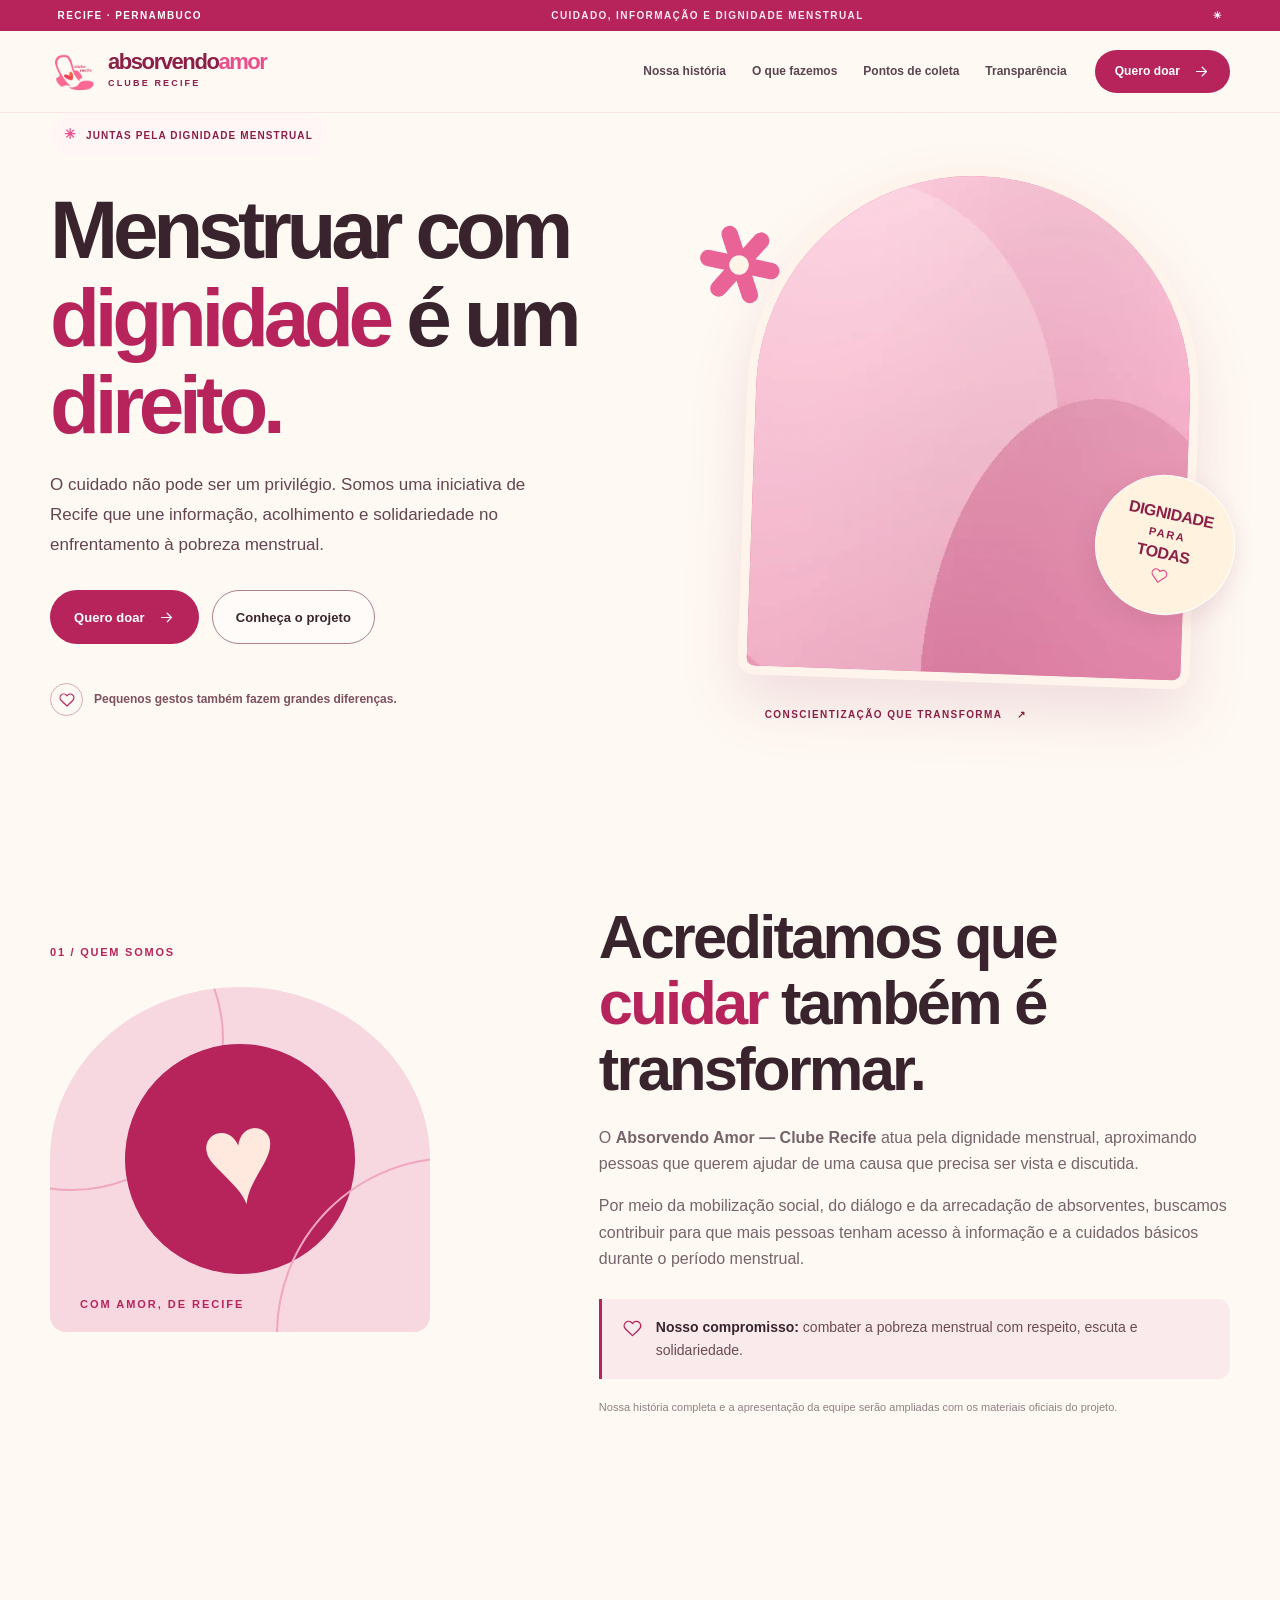
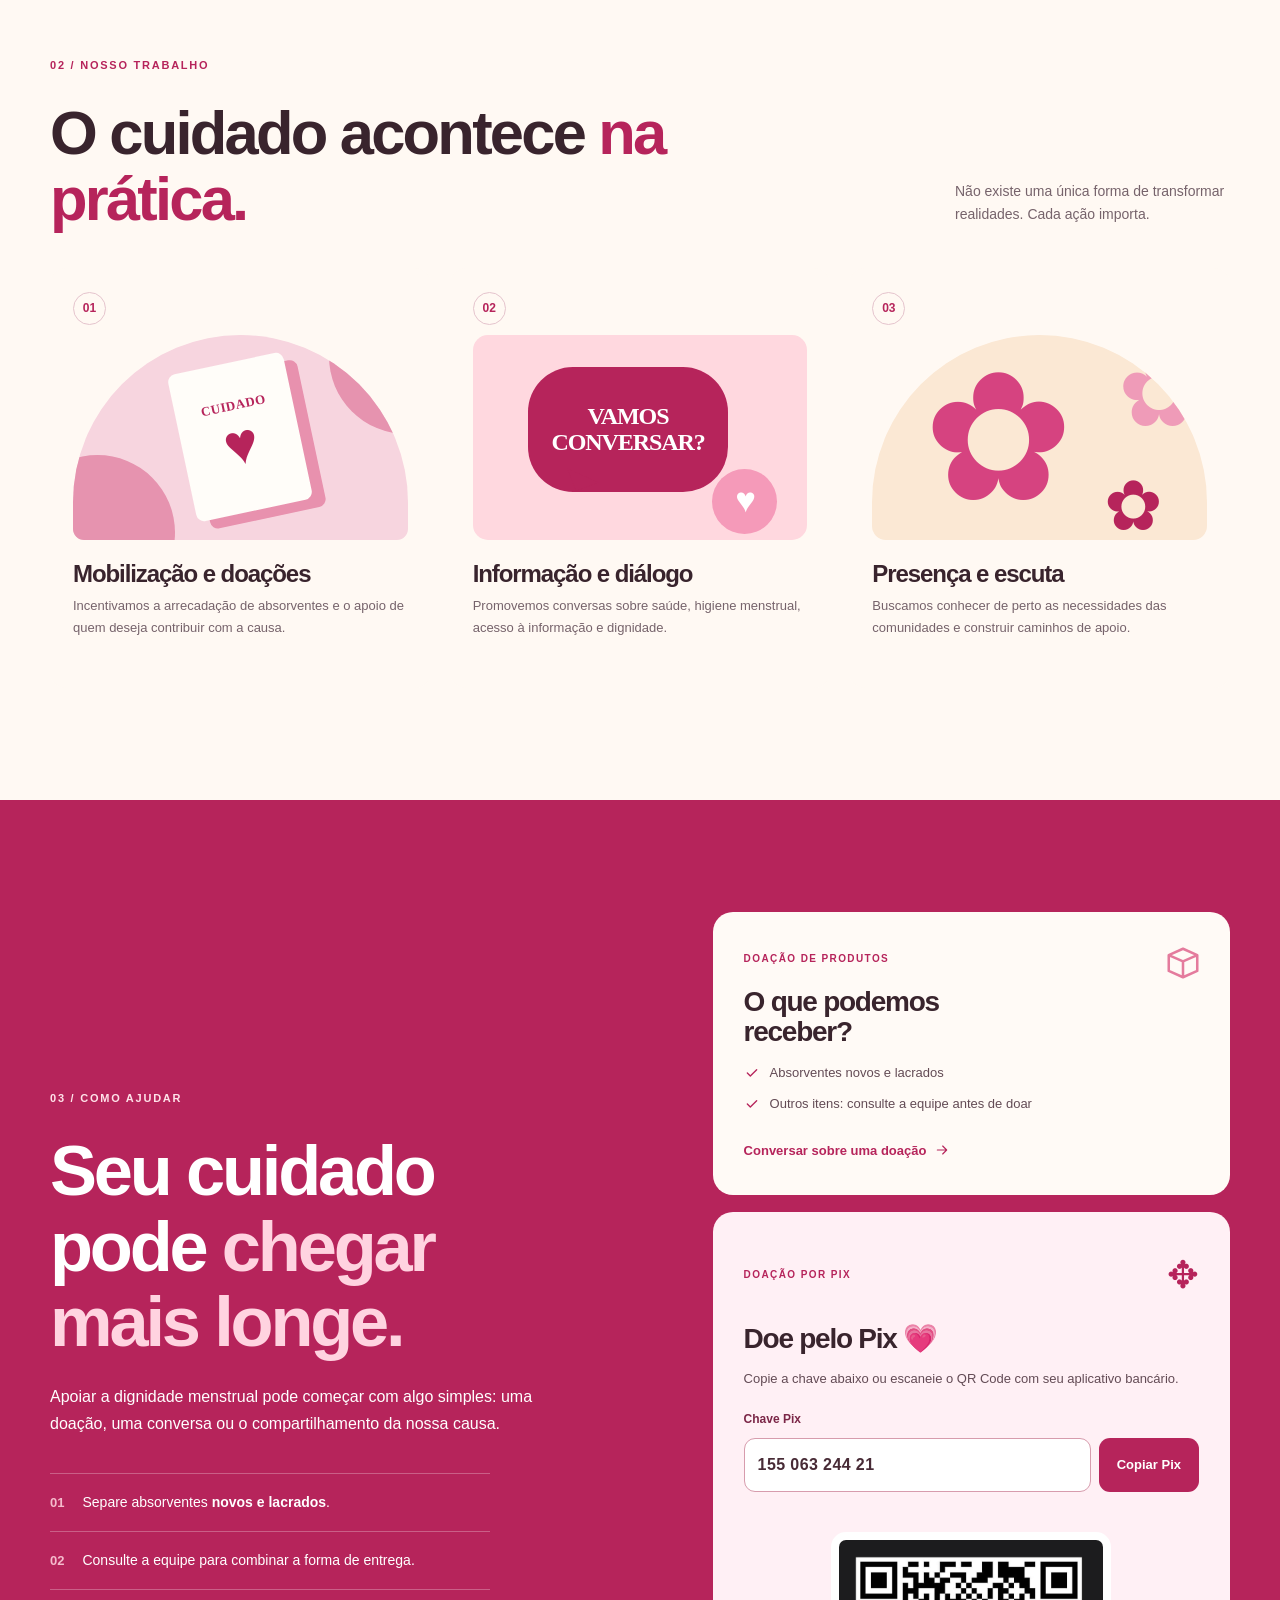
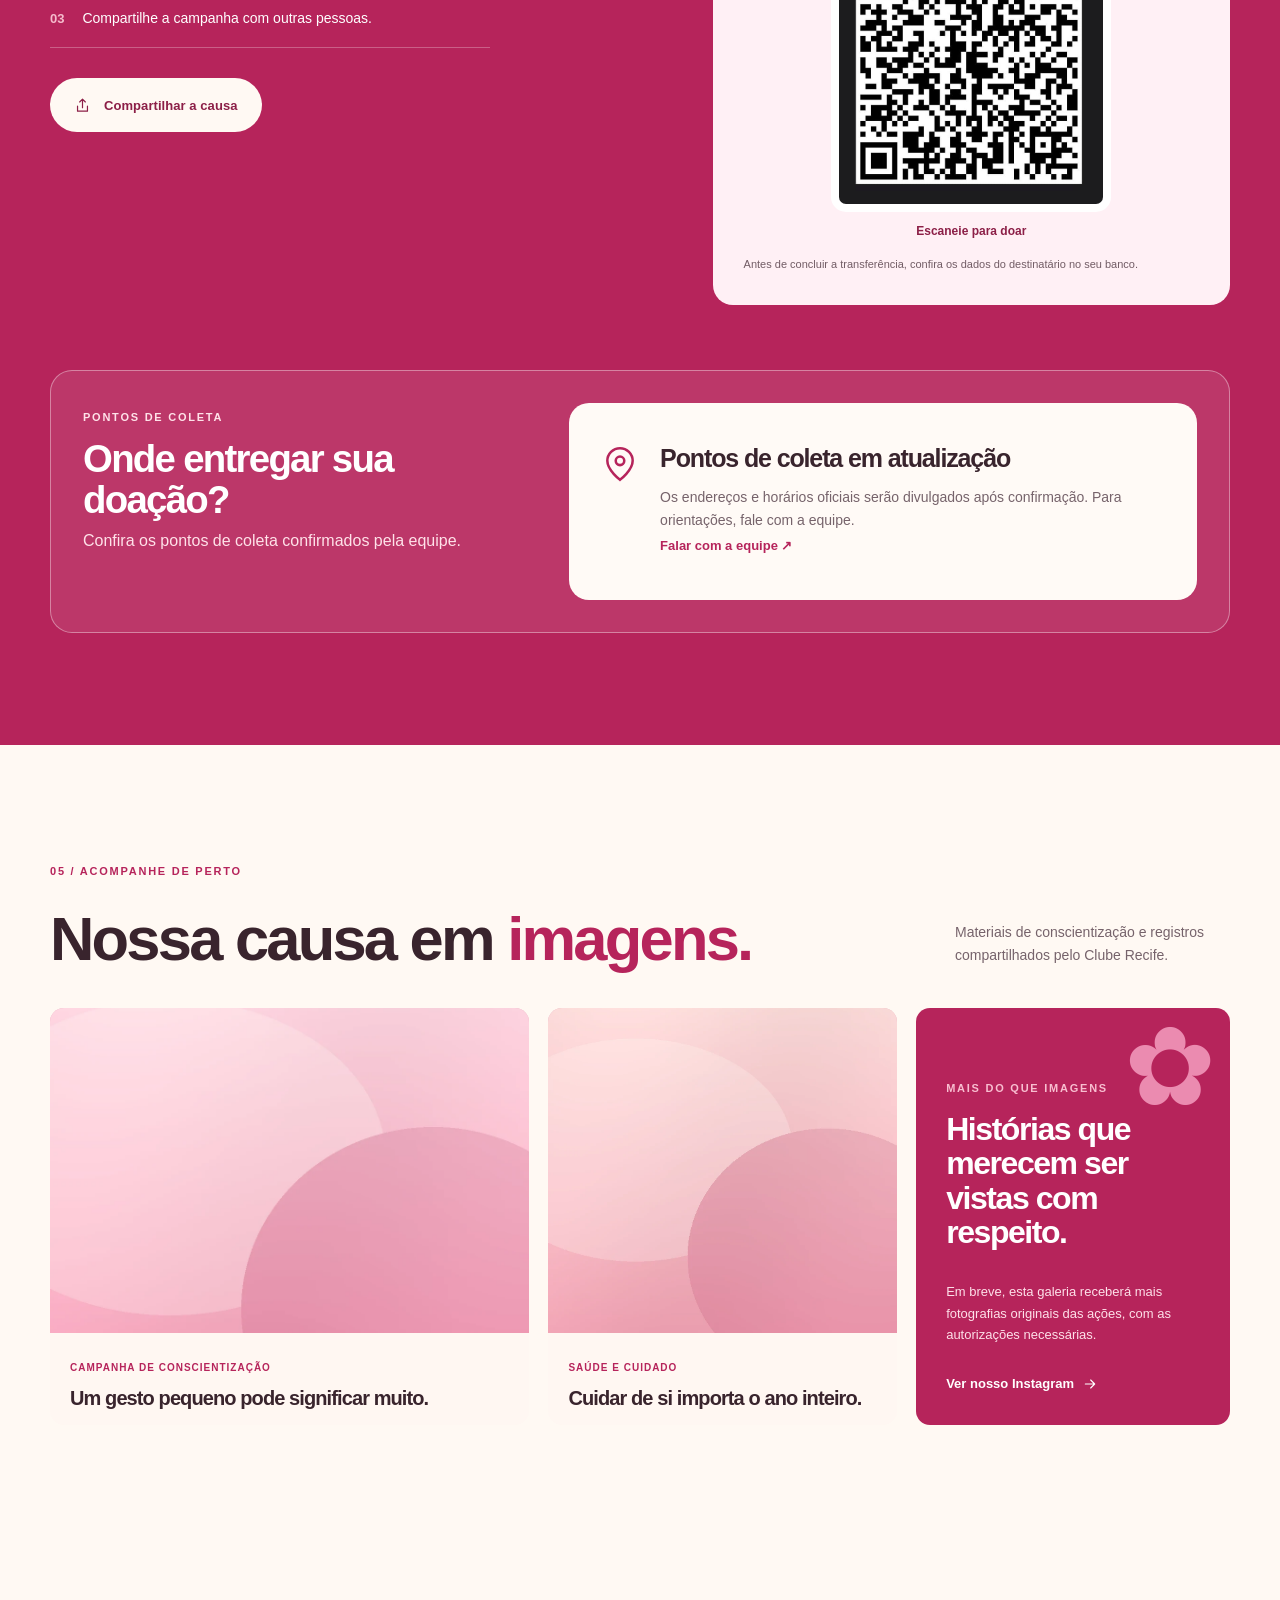
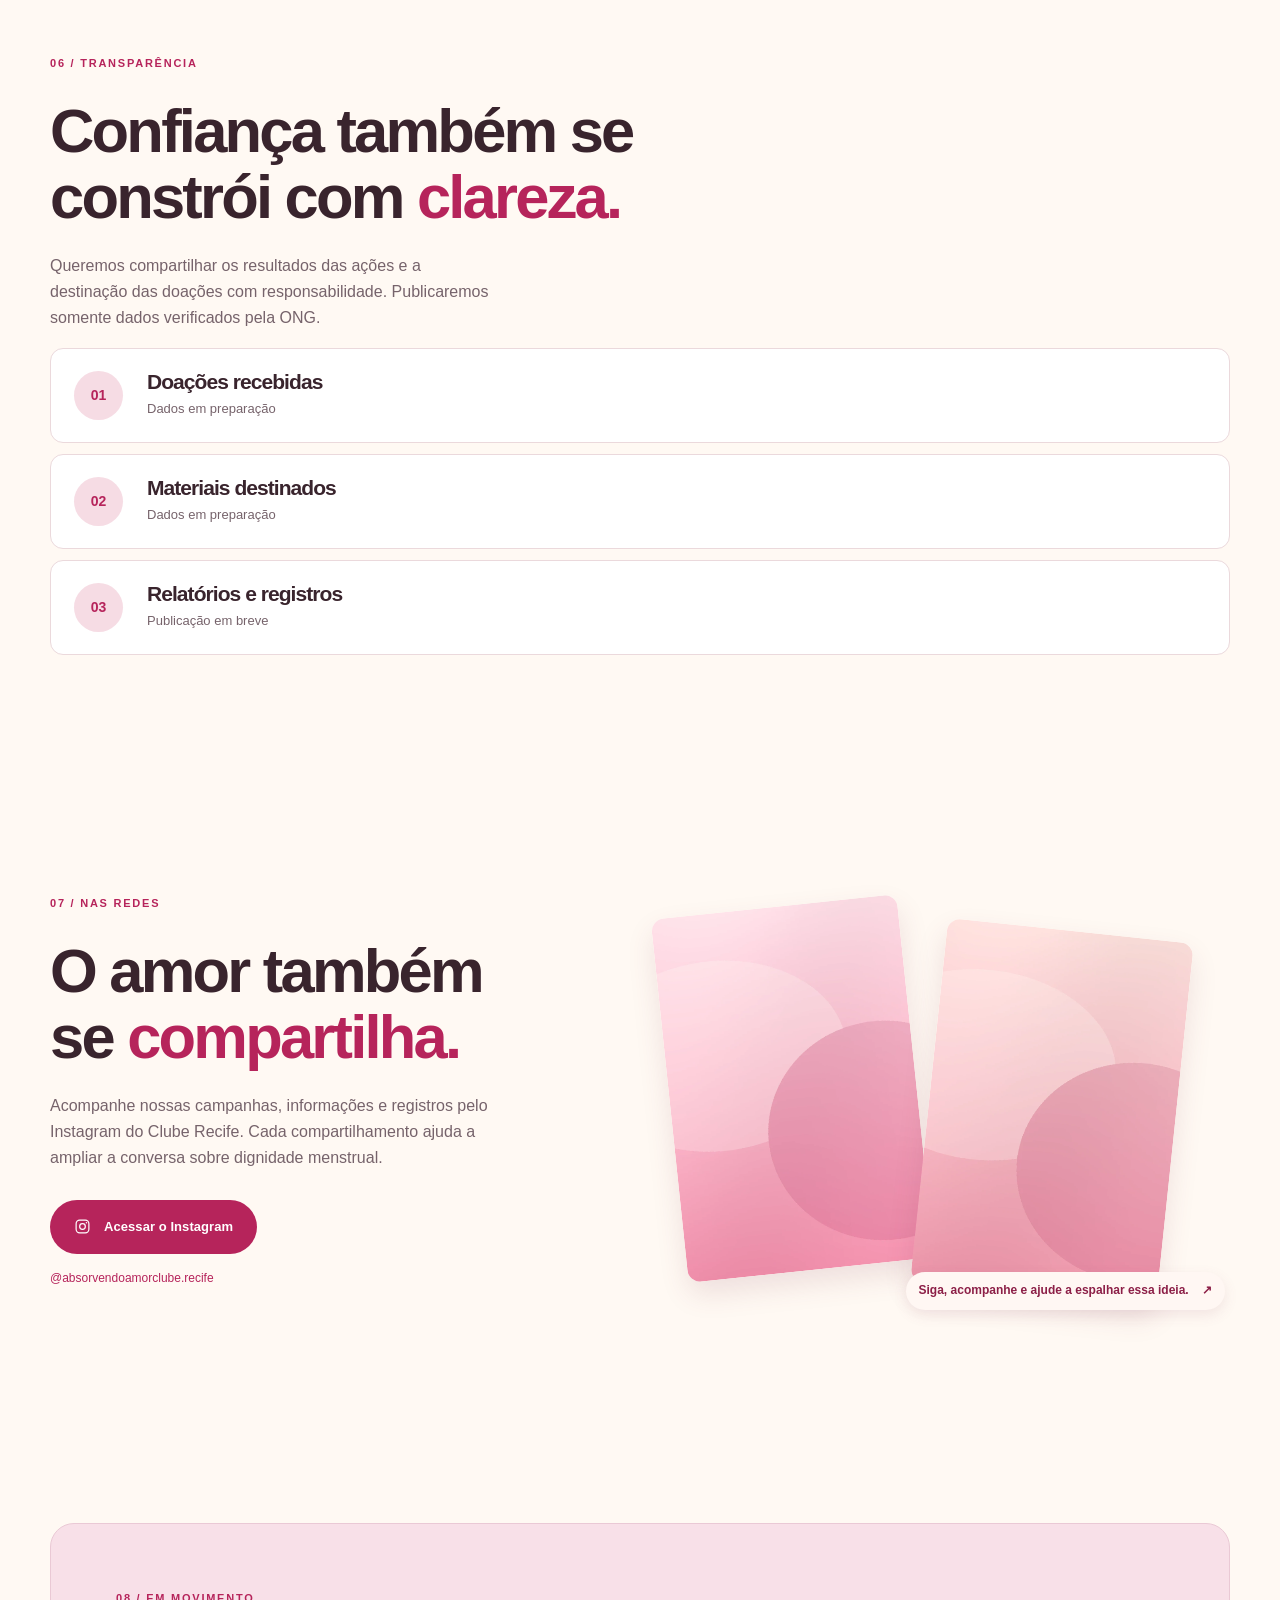
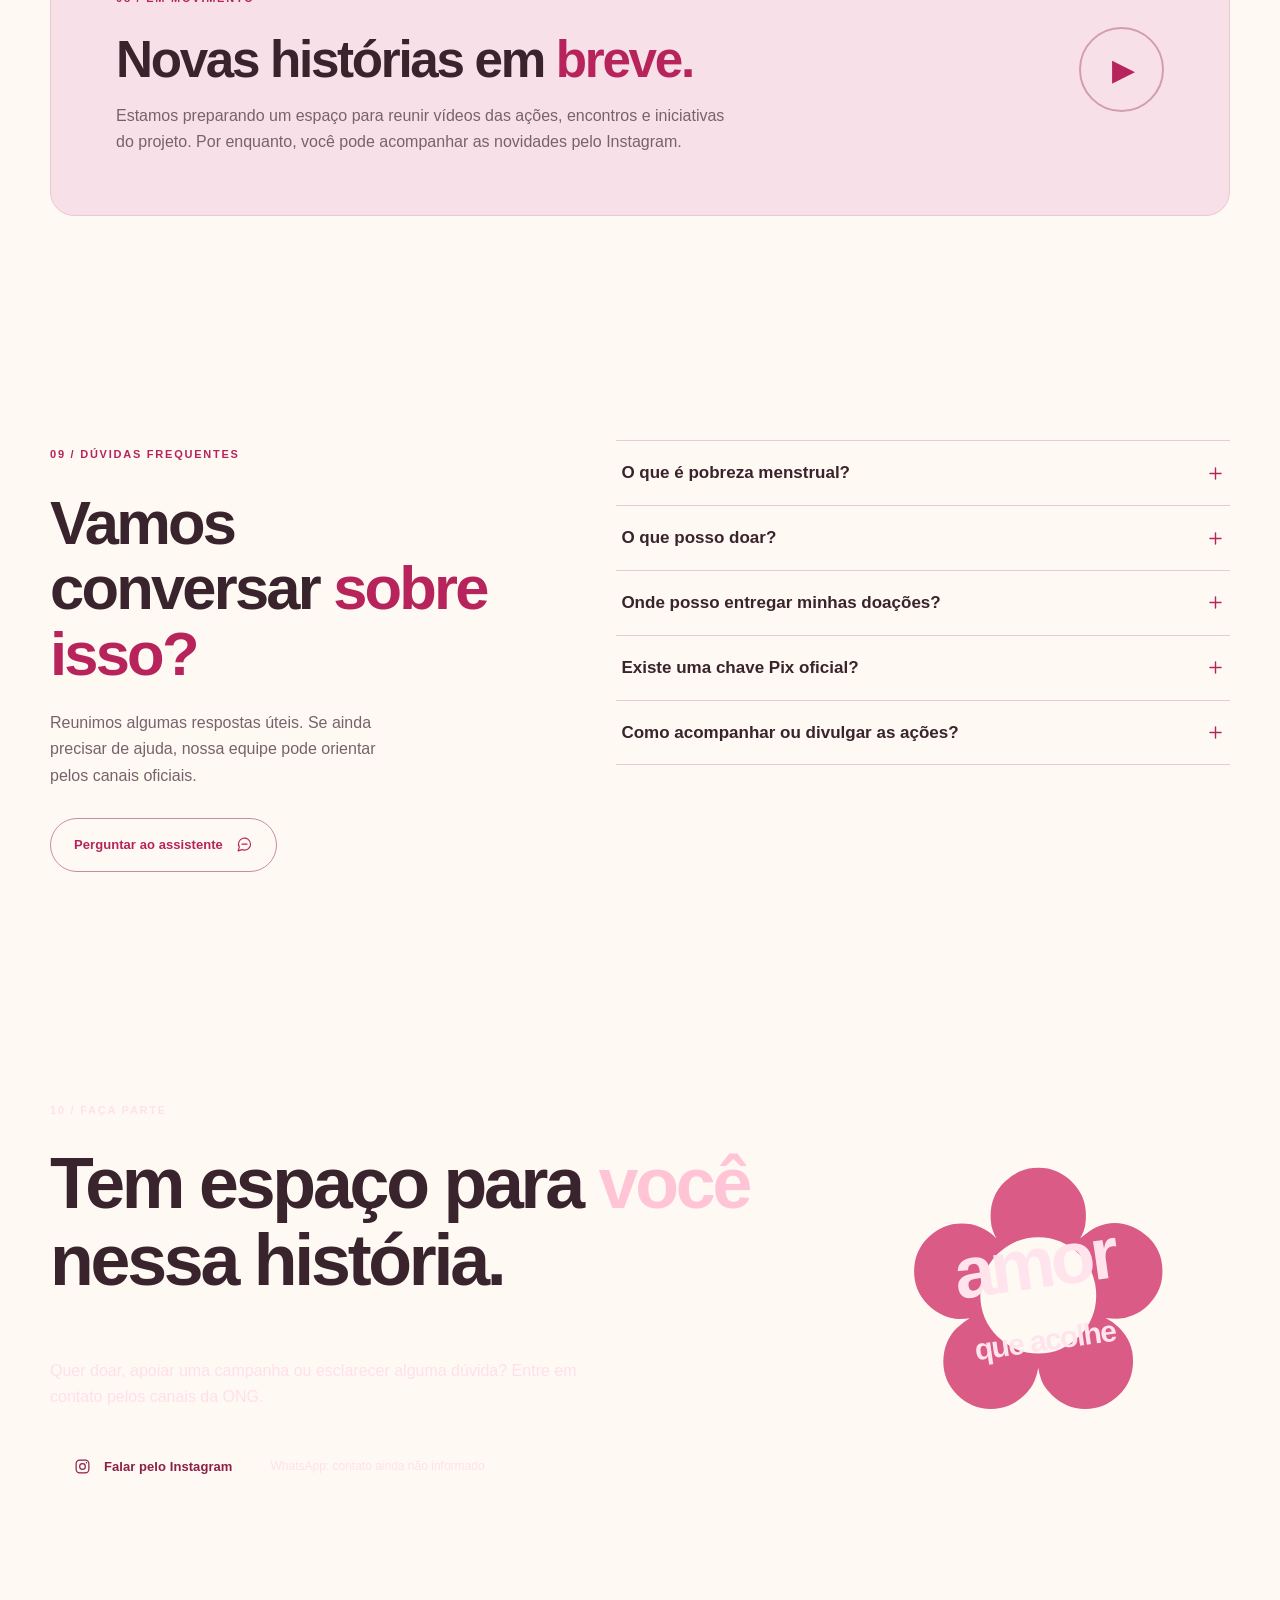
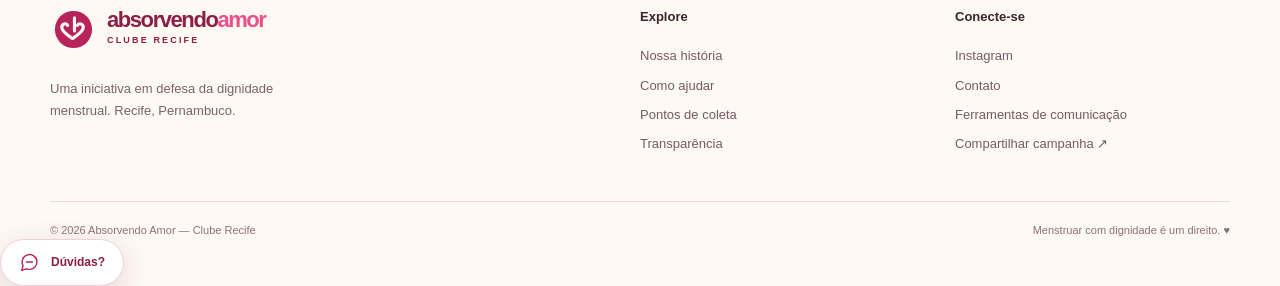
==== commit 7f3db8f4: "Atualiza o site" ====
--- a/index.html
+++ b/index.html
@@ -121,6 +121,21 @@
 .section.donate-section .donate-collection .collection-empty p{color:#76636b}
 .section.donate-section .donate-collection .collection-empty .text-link{color:#b6245b}
 .hero-image-frame img{object-fit:cover}
+
+/* Bloco Pix com leitura e contraste melhorados */
+.pix-card{background:#fff0f5;color:#39242d}
+.pix-card>p{max-width:100%;color:#634b55;line-height:1.55}
+.pix-key-box{margin-top:21px}
+.pix-key-box label{display:block;font-size:12px;font-weight:800;color:#7b2647;margin-bottom:8px}
+.pix-copy-row{display:flex;gap:8px;flex-wrap:wrap}
+.pix-copy-row input{flex:1;min-width:165px;max-width:100%;padding:13px;border:1px solid #d79cad;border-radius:11px;background:#fff;color:#482b36;font-size:16px;font-weight:800;letter-spacing:.025em}
+.pix-copy-button{background:#b6245b;color:white;border:0;border-radius:11px;padding:12px 18px;font-size:13px;font-weight:800}
+.pix-copy-button:hover{background:#8c1f47}
+.pix-copy-feedback{min-height:19px;margin-top:6px!important;font-size:12px!important;color:#7b2647!important}
+.pix-qr{display:flex;flex-direction:column;align-items:center;gap:10px;margin-top:15px}
+.pix-qr img{width:min(100%,280px);height:auto;aspect-ratio:1;object-fit:contain;border-radius:15px;border:8px solid #fff;background:#fff}
+.pix-qr span{font-size:12px;font-weight:800;color:#8c1f47}
+.pix-card .pix-security-note{margin-top:14px;font-size:11px;color:#725c65}
 </style>
 <script type="application/ld+json">{"@context":"https\://schema.org","@type":"NGO","name":"Absorvendo Amor — Clube Recife","description":"Iniciativa de conscientização e mobilização pelo direito à dignidade menstrual.","areaServed":{"@type":"Place","name":"Recife, Pernambuco, Brasil"}}</script>
 <script>// Informações públicas verificadas podem ser adicionadas aqui.
@@ -135,13 +150,13 @@
  nav?.querySelectorAll('a').forEach(a=>a.addEventListener('click',()=>{nav.hidden=true;menu?.setAttribute('aria-expanded','false')}));
  const points=window.SITE_DATA?.collectionPoints||[];
  if(points.length){let list=$('#collection-list'); if(list) {list.replaceChildren();points.forEach(p=>{let article=document.createElement('article');article.className='point-card';let h=document.createElement('h3');h.textContent=p.name||'Ponto de coleta';article.append(h);for(const key of ['address','hours','instructions']) if(p[key]){let line=document.createElement('p');line.textContent=p[key];article.append(line)}list.append(article)});}}
- const pix=window.SITE_DATA?.pixKey;
+ const pix=null; // O bloco Pix já é exibido diretamente no HTML
  if(pix){let explain=$('#pix-explanation'),dynamic=$('#pix-dynamic');if(explain&&dynamic){explain.textContent='Chave Pix informada pela equipe:';let code=document.createElement('div');code.className='pix-key';code.textContent=pix;dynamic.append(code)}}
  document.querySelectorAll('.share-campaign').forEach(btn=>btn.addEventListener('click',async()=>{let url=location.href.split('#')[0];if(navigator.share)try{await navigator.share({title:'Absorvendo Amor — Clube Recife',url});return}catch(e){}try{await navigator.clipboard.writeText(url);alert('Link copiado!')}catch(e){prompt('Copie o link da campanha:',url)}}));
  const chat=$('#chat-panel'),launch=$('#chat-launch');
  const showChat=(open)=>{if(!chat)return;chat.hidden=!open;launch?.setAttribute('aria-expanded',String(open));};
  launch?.addEventListener('click',()=>showChat(chat.hidden));$('#chat-close')?.addEventListener('click',()=>showChat(false));$('#faq-chat-open')?.addEventListener('click',()=>showChat(true));
- const answer=q=>{q=q.toLowerCase();if(/onde|ponto|entreg/.test(q))return 'Os pontos de coleta serão publicados após confirmação da equipe. Confira a seção de doações ou fale pelo Instagram.';if(/pix|dinheiro|financeir/.test(q))return 'A chave Pix oficial ainda não foi informada. Confirme os dados diretamente com a ONG antes de transferir valores.';if(/insta|contato|falar/.test(q))return 'Instagram oficial: @absorvendoamorclube.recife';if(/doar|doaç|absorvent/.test(q))return 'Você pode doar absorventes novos e lacrados. Combine a entrega com a equipe pelo Instagram.';return 'Posso orientar sobre doações, pontos de coleta e o Instagram oficial. Para outras dúvidas, fale com nossa equipe.'};
+ const answer=q=>{q=q.toLowerCase();if(/onde|ponto|entreg/.test(q))return 'Os pontos de coleta serão publicados após confirmação da equipe. Confira a seção de doações ou fale pelo Instagram.';if(/pix|dinheiro|financeir/.test(q))return 'Veja a chave Pix e o QR Code na seção Como ajudar. Confirme o destinatário no aplicativo bancário antes de pagar.';if(/insta|contato|falar/.test(q))return 'Instagram oficial: @absorvendoamorclube.recife';if(/doar|doaç|absorvent/.test(q))return 'Você pode doar absorventes novos e lacrados. Combine a entrega com a equipe pelo Instagram.';return 'Posso orientar sobre doações, pontos de coleta e o Instagram oficial. Para outras dúvidas, fale com nossa equipe.'};
  const respond=q=>{let log=$('#chat-messages');if(!log)return;for(const [txt,cls] of [[q,'from-user'],[answer(q),'from-bot']]){let bubble=document.createElement('div');bubble.className='chat-message '+cls;bubble.textContent=txt;log.append(bubble)}log.scrollTop=log.scrollHeight;showChat(true)};
  document.querySelectorAll('[data-question]').forEach(b=>b.addEventListener('click',()=>respond(b.dataset.question)));
  $('#chat-form')?.addEventListener('submit',ev=>{ev.preventDefault();let field=$('#chat-input'),q=field?.value.trim();if(q){respond(q);field.value=''}});
@@ -214,7 +229,7 @@
 </section>
 <section aria-labelledby="donate-title" class="section donate-section" id="doar">
 <div class="container donate-layout"><div class="donate-text reveal"><span class="section-label light">03 / COMO AJUDAR</span><h2 id="donate-title">Seu cuidado pode <em>chegar mais longe.</em></h2><p>Apoiar a dignidade menstrual pode começar com algo simples: uma doação, uma conversa ou o compartilhamento da nossa causa.</p><div class="donate-steps"><div><span>01</span><p>Separe absorventes <strong>novos e lacrados</strong>.</p></div><div><span>02</span><p>Consulte a equipe para combinar a forma de entrega.</p></div><div><span>03</span><p>Compartilhe a campanha com outras pessoas.</p></div></div><button class="button button-cream share-campaign" type="button"><svg class="icon"><use href="#i-share"></use></svg> Compartilhar a causa</button></div>
-<div class="donate-panels reveal"><div class="donate-card"><span class="mini-tag">DOAÇÃO DE PRODUTOS</span><svg class="icon large-card-icon"><use href="#i-box"></use></svg><h3>O que podemos receber?</h3><ul class="checklist"><li><svg class="icon"><use href="#i-check"></use></svg> Absorventes novos e lacrados</li><li><svg class="icon"><use href="#i-check"></use></svg> Outros itens: consulte a equipe antes de doar</li></ul><a class="text-link" href="#contato">Conversar sobre uma doação <svg class="icon"><use href="#i-arrow"></use></svg></a></div><div class="donate-card pix-card" id="pix-card"><div class="donate-card-heading"><span class="mini-tag">DOAÇÃO POR PIX</span><span aria-hidden="true" class="pix-symbol">✥</span></div><h3>Quer ajudar financeiramente?</h3><p id="pix-explanation">O Pix oficial ainda não foi informado. Nunca transfira valores para chaves não confirmadas pela ONG.</p><div id="pix-dynamic"></div></div></div></div>
+<div class="donate-panels reveal"><div class="donate-card"><span class="mini-tag">DOAÇÃO DE PRODUTOS</span><svg class="icon large-card-icon"><use href="#i-box"></use></svg><h3>O que podemos receber?</h3><ul class="checklist"><li><svg class="icon"><use href="#i-check"></use></svg> Absorventes novos e lacrados</li><li><svg class="icon"><use href="#i-check"></use></svg> Outros itens: consulte a equipe antes de doar</li></ul><a class="text-link" href="#contato">Conversar sobre uma doação <svg class="icon"><use href="#i-arrow"></use></svg></a></div><div class="donate-card pix-card" id="pix-card"><div class="donate-card-heading"><span class="mini-tag">DOAÇÃO POR PIX</span><span class="pix-symbol" aria-hidden="true">✥</span></div><h3>Doe pelo Pix 💗</h3><p>Copie a chave abaixo ou escaneie o QR Code com seu aplicativo bancário.</p><div class="pix-key-box"><label for="pix-chave">Chave Pix</label><div class="pix-copy-row"><input id="pix-chave" value="155 063 244 21" readonly aria-label="Chave Pix"><button type="button" id="copy-pix" class="pix-copy-button">Copiar Pix</button></div><p id="pix-copy-feedback" class="pix-copy-feedback" role="status" aria-live="polite"></p></div><div class="pix-qr"><img src="[data-uri]" width="280" height="280" alt="QR Code de pagamento Pix enviado pela ONG"><span>Escaneie para doar</span></div><p class="pix-security-note">Antes de concluir a transferência, confira os dados do destinatário no seu banco.</p></div></div></div>
 <div aria-labelledby="collection-title" class="container donate-collection" id="coleta">
 <div class="donate-collection-heading">
 <span class="section-label light">PONTOS DE COLETA</span>
@@ -301,5 +316,20 @@
   })();
 
   </script>
+<script>
+// Copiar chave Pix, inclusive ao abrir o HTML como arquivo local.
+document.addEventListener('DOMContentLoaded',()=>{
+ const btn=document.getElementById('copy-pix');
+ btn?.addEventListener('click',async()=>{
+   const field=document.getElementById('pix-chave');
+   const feedback=document.getElementById('pix-copy-feedback');
+   if(!field)return;
+   let ok=false;
+   try {if(navigator.clipboard && window.isSecureContext){await navigator.clipboard.writeText(field.value);ok=true;}}catch(e){}
+   if(!ok){try{field.focus();field.select();ok=document.execCommand('copy');}catch(e){}}
+   if(feedback)feedback.textContent=ok?'Chave Pix copiada!':'Selecione e copie a chave Pix acima.';
+ });
+});
+</script>
 </body>
 </html>
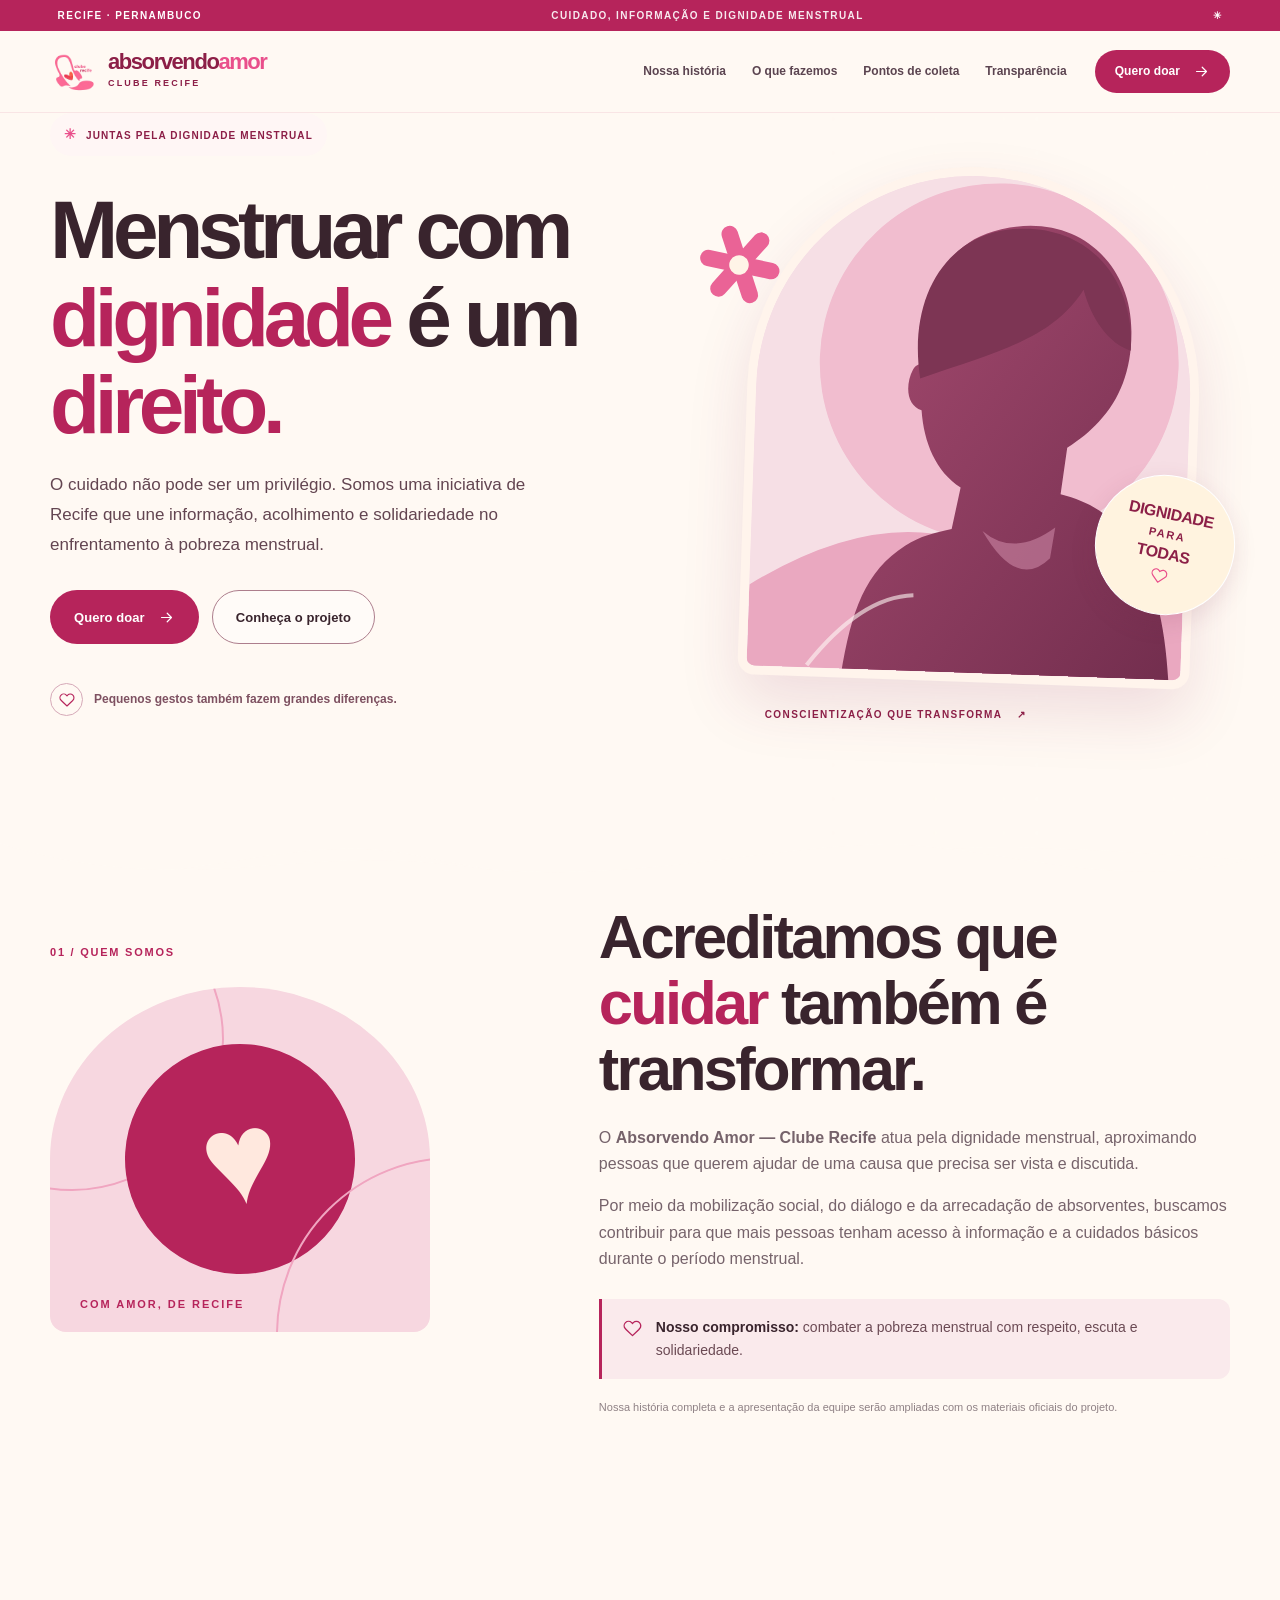
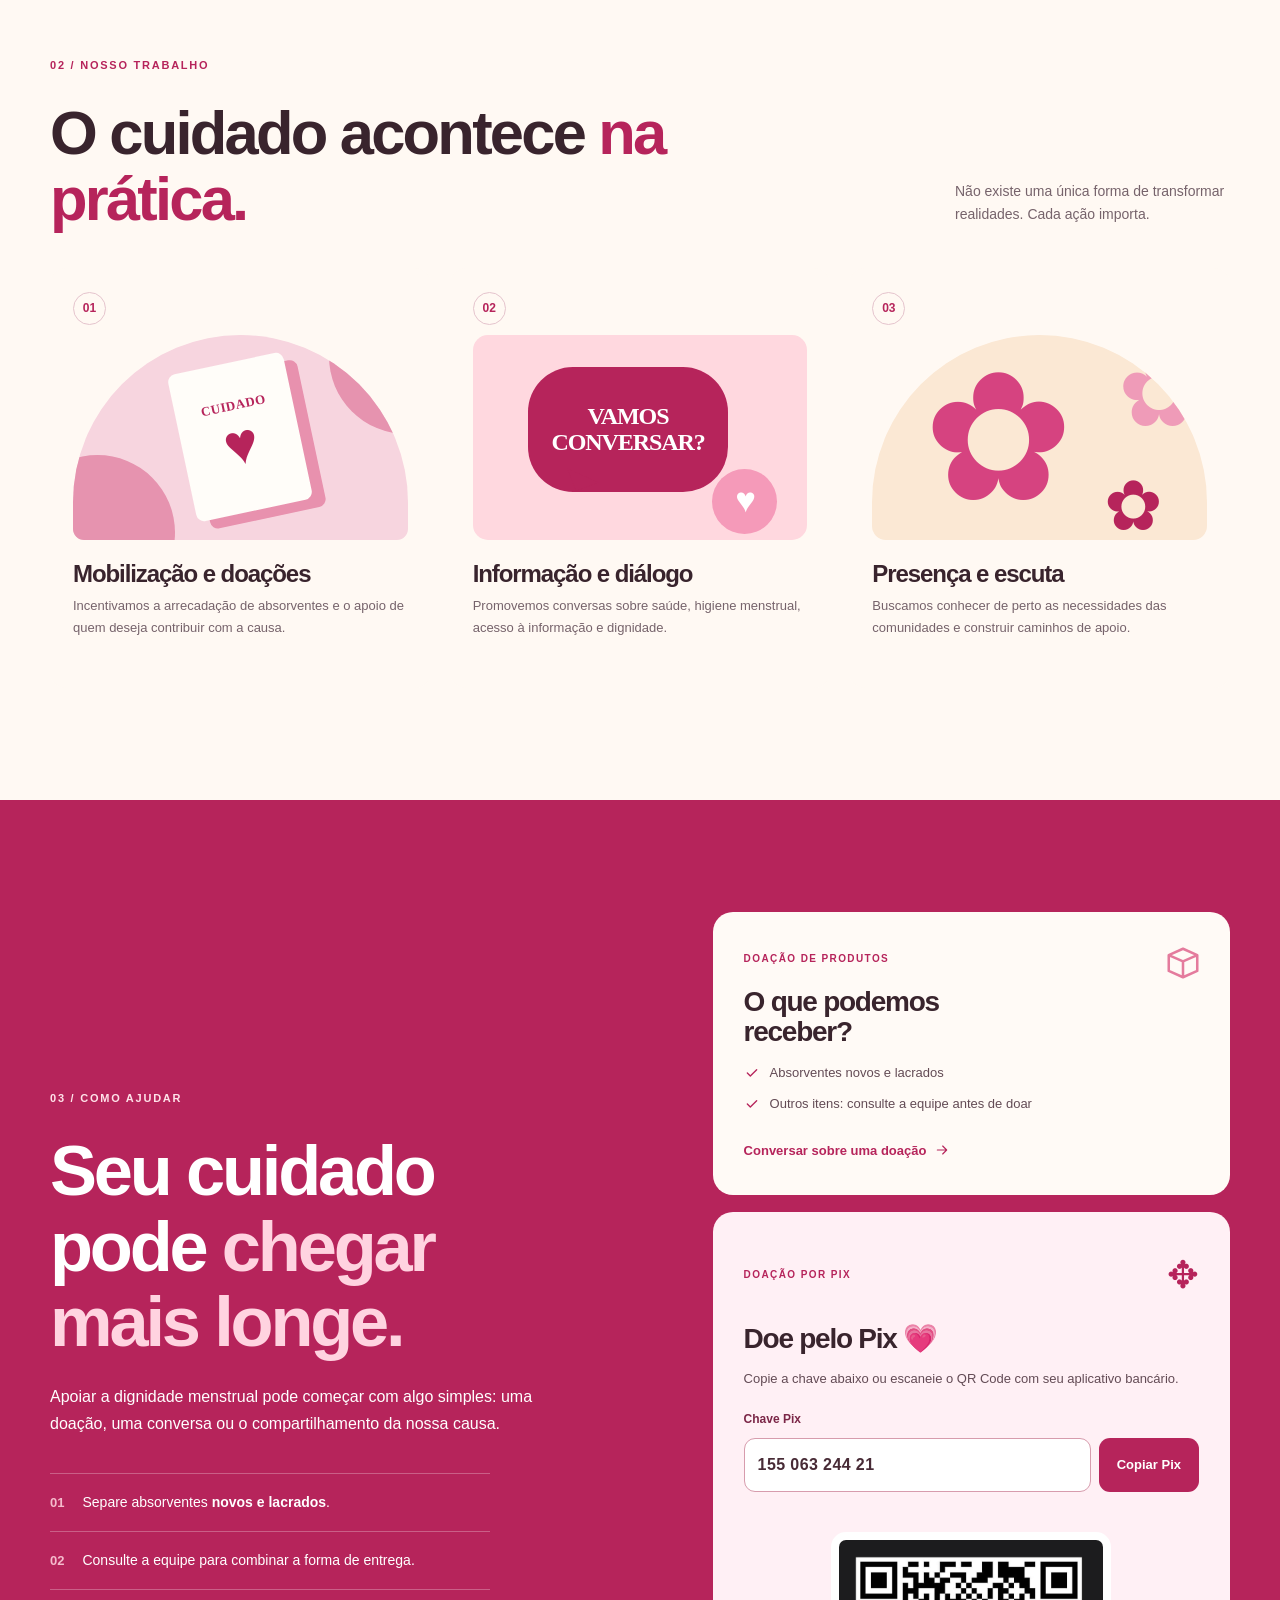
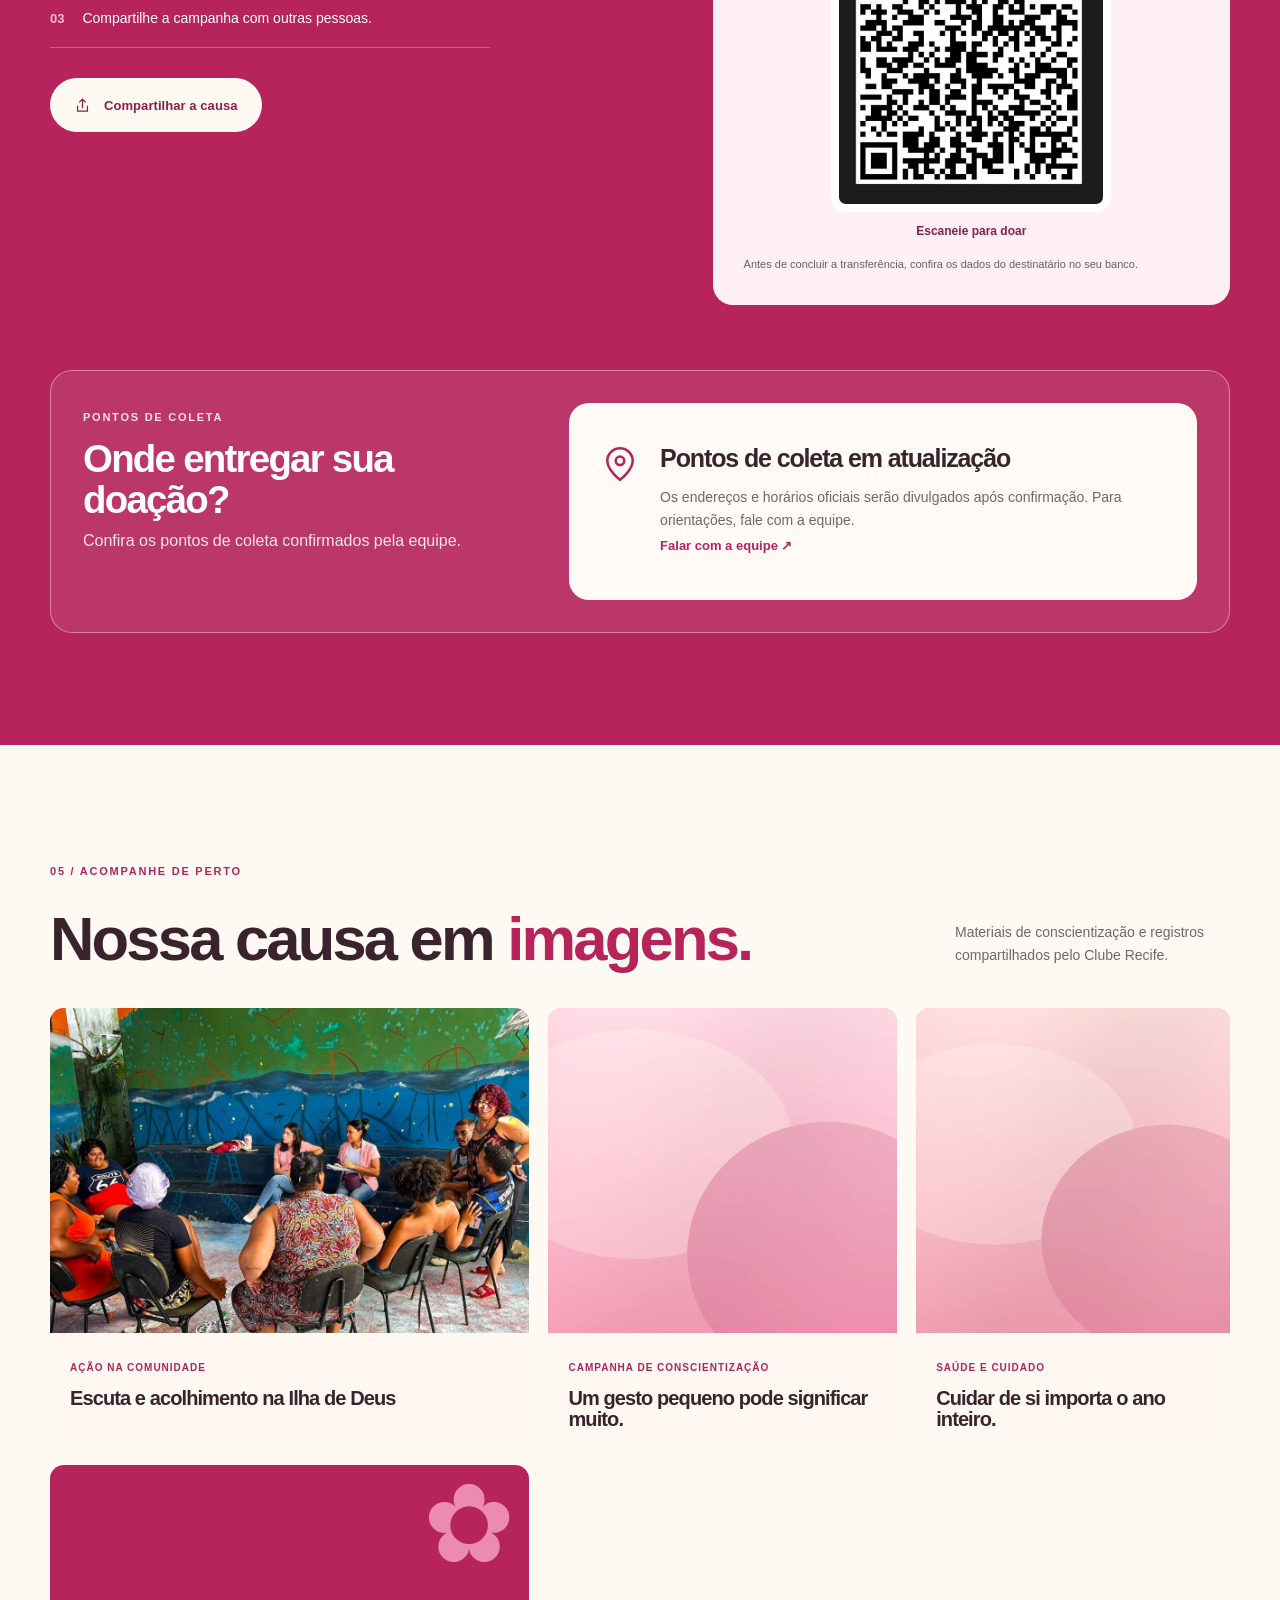
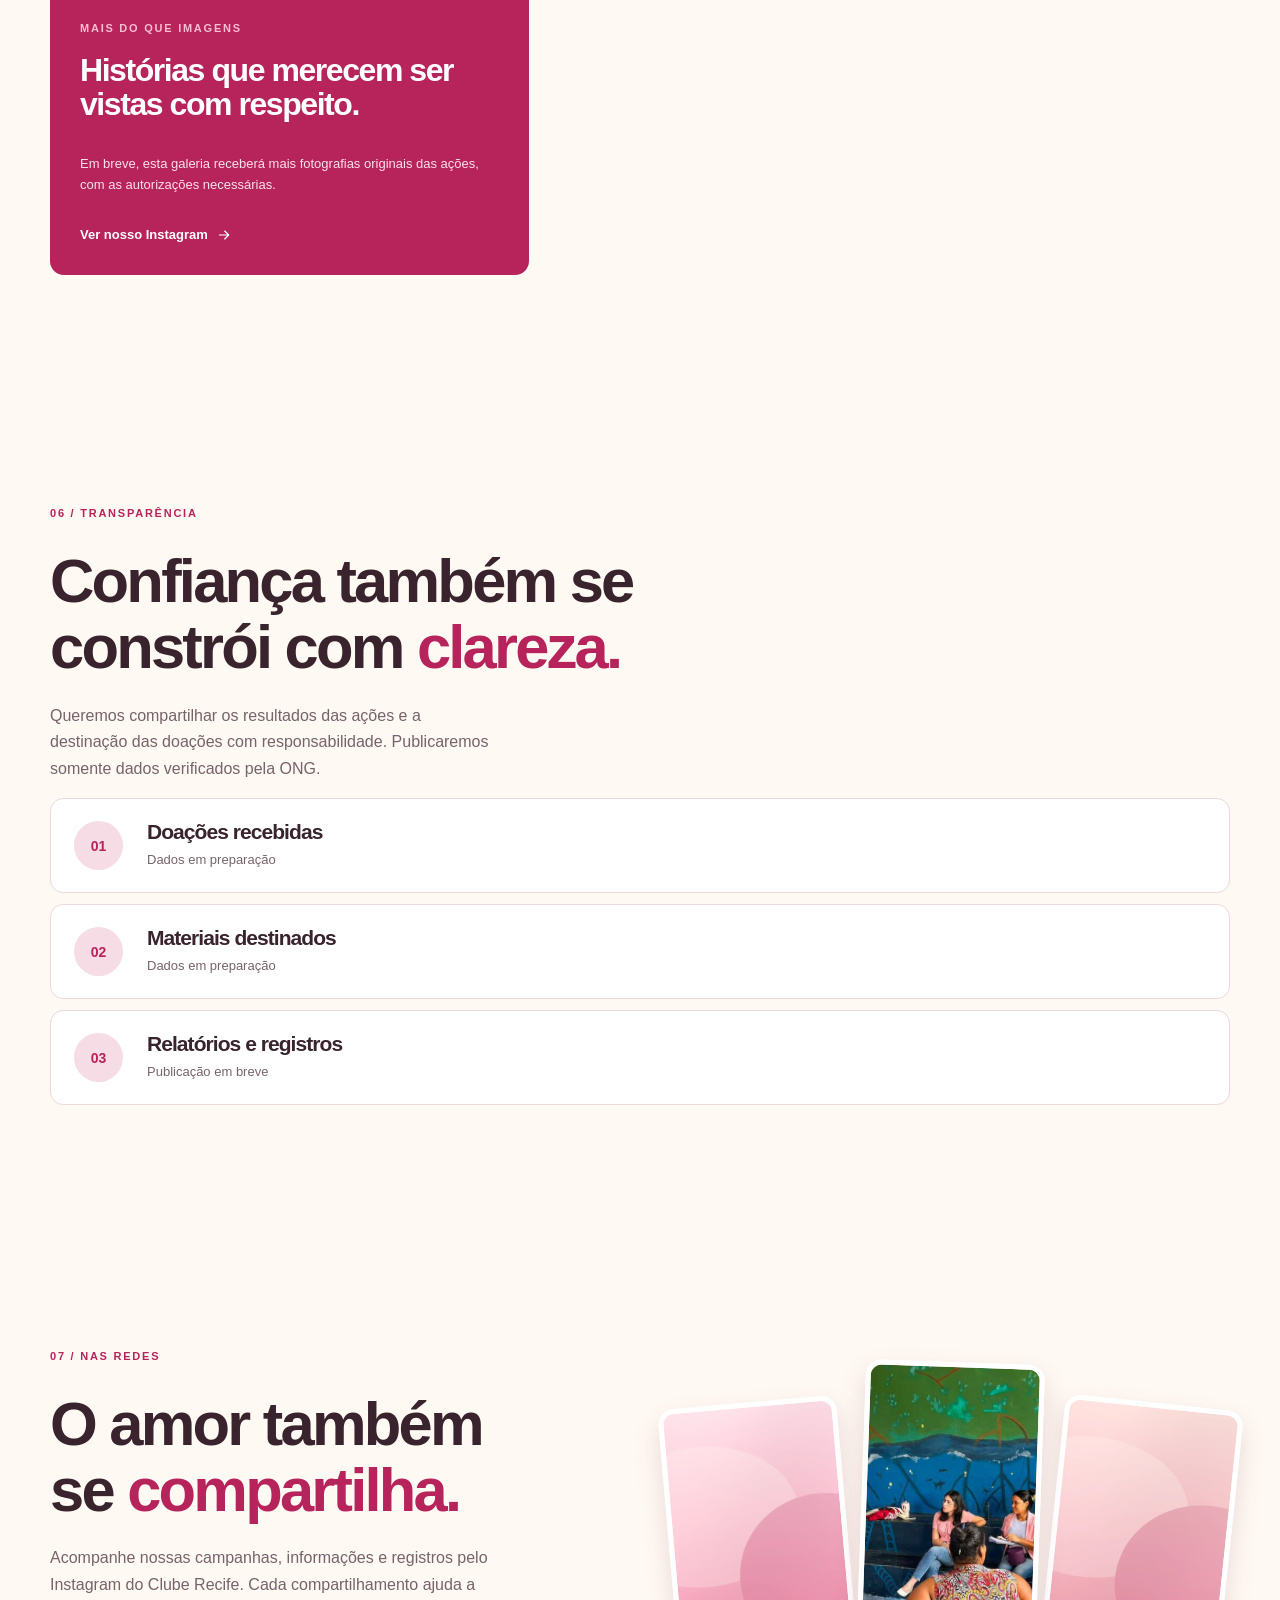
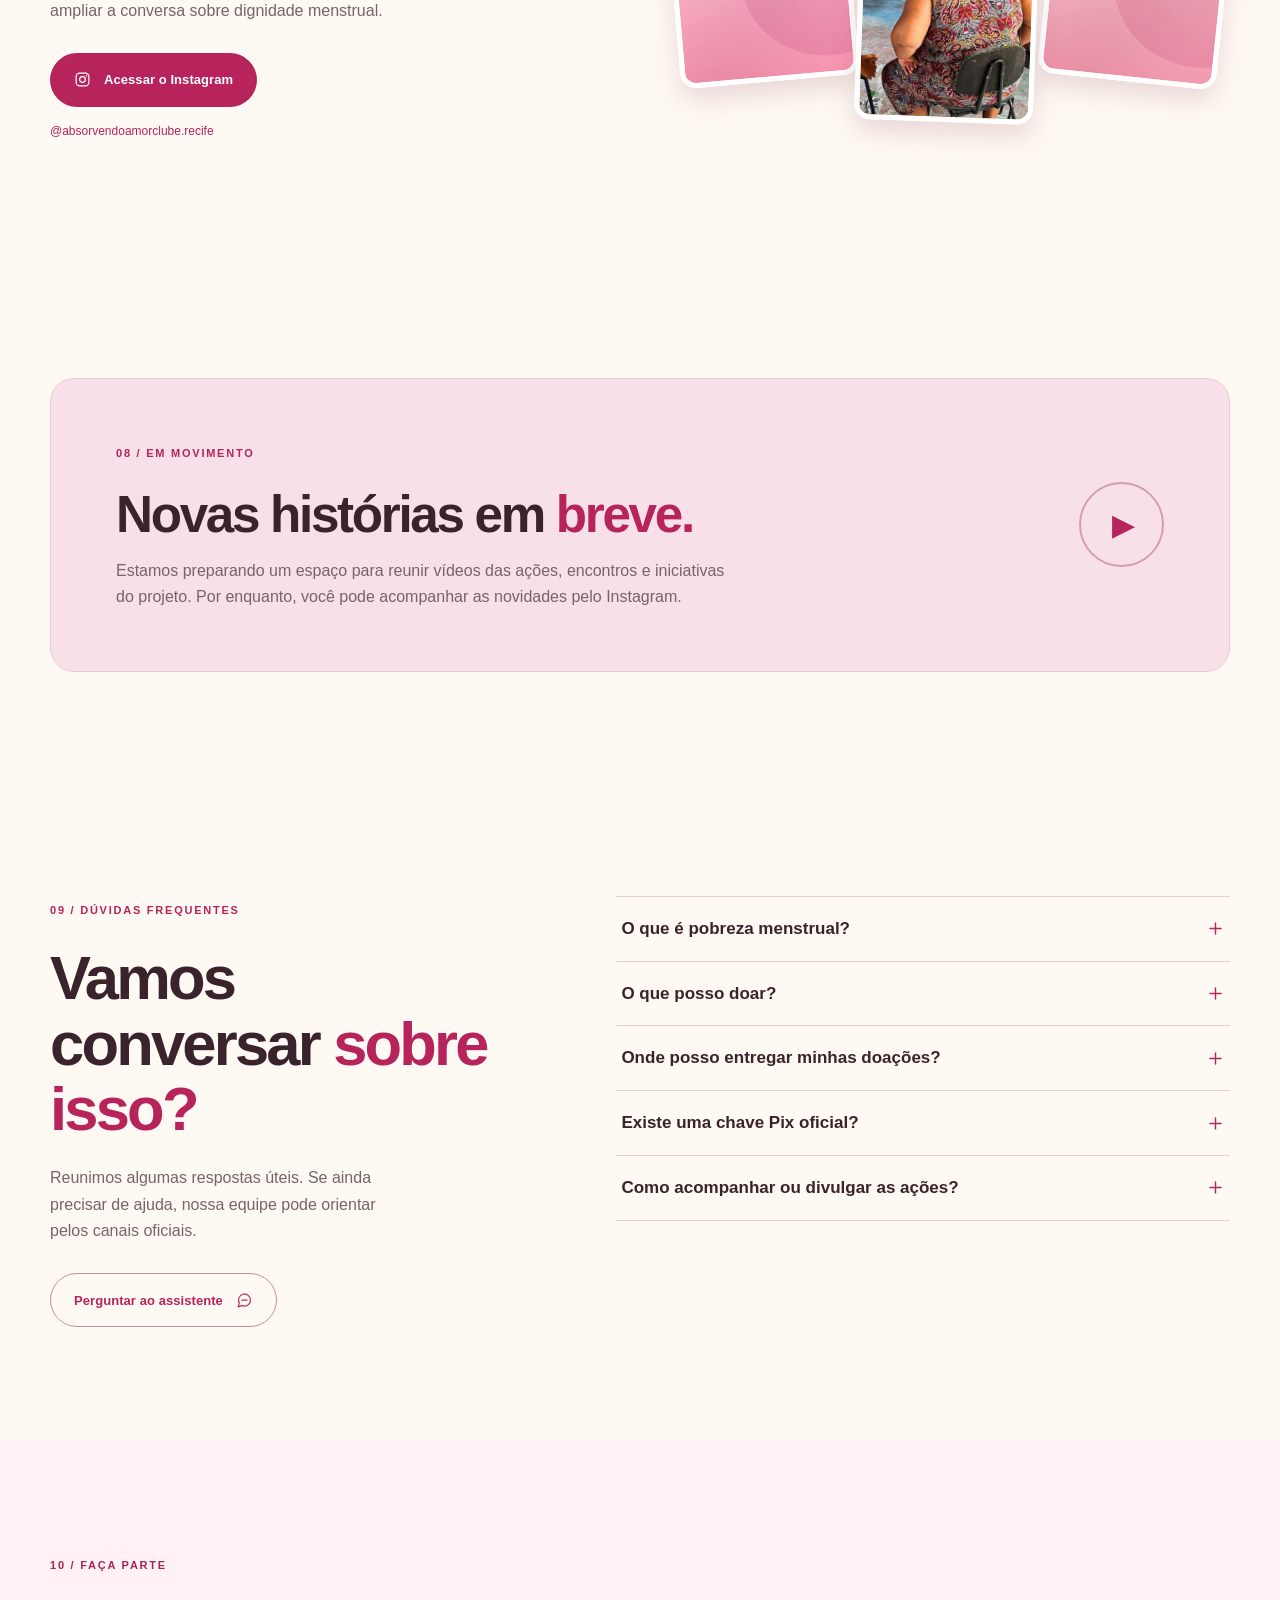
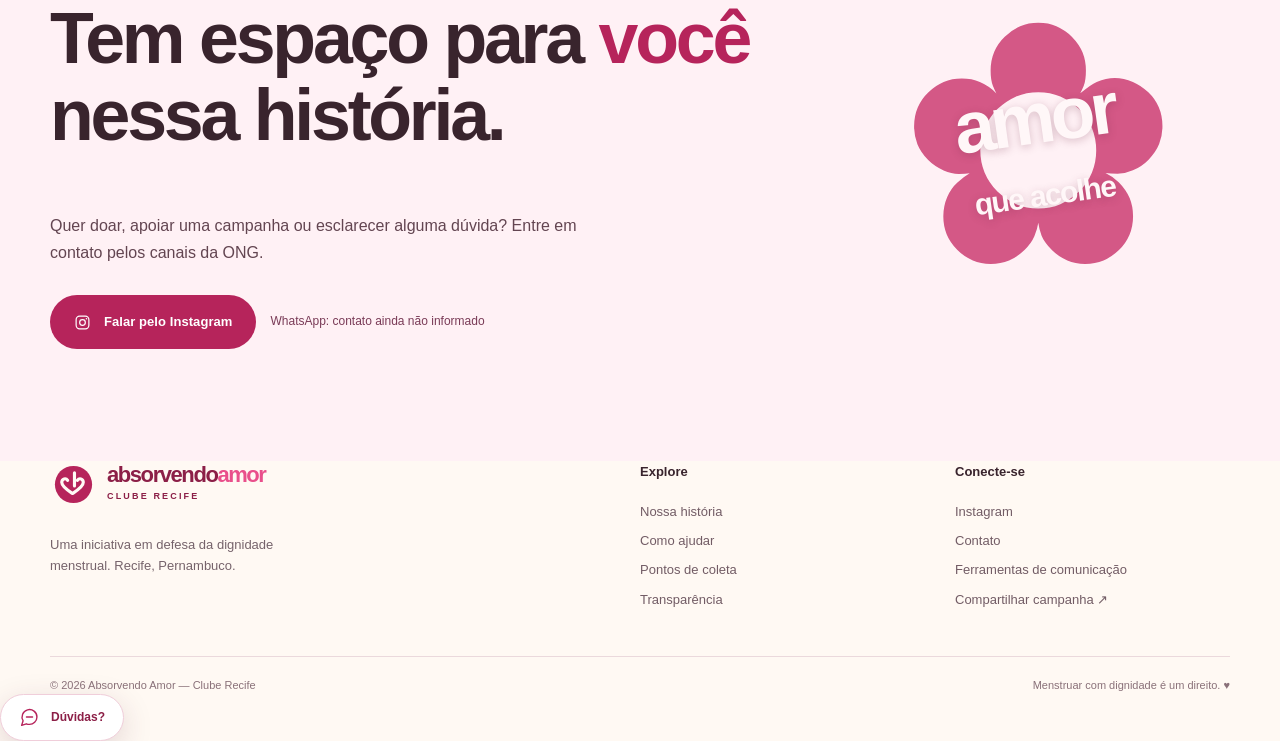
==== commit 1a682a6f: "Atualiza visual do site Absorvendo Amor" ====
--- a/index.html
+++ b/index.html
@@ -163,7 +163,29 @@
  $('#current-year') && ($('#current-year').textContent=new Date().getFullYear());
 });
 </script>
-</head>
+<style>
+/* Ajustes de legibilidade e fotografias reais — 28/10/2026 */
+.contact-section{background:#fff1f5!important;color:#39242d!important}
+.contact-section h2,.contact-section h2:not(em){color:#39242d!important}
+.contact-section h2 em{color:#b6245b!important}
+.contact-section .section-label.light{color:#a52655!important}
+.contact-section p{color:#634551!important}
+.contact-section .unavailable-contact{color:#7a3b57!important}
+.contact-section .button-cream{background:#b6245b!important;color:#fff!important}
+.contact-section .button-cream:hover{background:#8c1f47!important}
+.contact-deco>span:first-child{color:#fff7f8!important;text-shadow:0 2px 8px #6d234040}
+.contact-deco-flower{color:#d45886!important}
+.social-images{height:425px;display:grid!important;grid-template-columns:repeat(3,minmax(0,1fr));gap:12px!important;align-items:center}
+.social-post{display:block;min-width:0;height:280px;overflow:hidden;border:5px solid #fff;border-radius:16px;box-shadow:0 12px 26px #79354c2b;transform:rotate(-5deg);transition:transform .2s}
+.social-post:nth-child(2){height:360px;transform:rotate(2deg);z-index:2}
+.social-post:nth-child(3){transform:rotate(6deg)}
+.social-post:hover{transform:rotate(0) translateY(-6px)}
+.social-post img,.social-images .social-post img,.social-images img:nth-child(2){width:100%!important;height:100%!important;object-fit:cover!important;transform:none!important;border-radius:0!important;box-shadow:none!important}
+.hero-image-frame{background:#f5dbe5}
+.hero-image-frame img{object-fit:cover;object-position:center!important;filter:none}
+@media(max-width:850px){.social-images{height:350px}.social-post{height:240px}.social-post:nth-child(2){height:315px}}
+@media(max-width:600px){.social-images{height:290px;gap:7px!important}.social-post{height:195px;border-width:3px}.social-post:nth-child(2){height:255px}.contact-section{padding:75px 0}}
+</style></head>
 <body>
 <svg aria-hidden="true" class="svg-sprite" xmlns="http\://www.w3.org/2000/svg">
 <symbol id="i-heart" viewbox="0 0 24 24"><path d="M20.8 4.6a5.5 5.5 0 0 0-7.8 0L12 5.7l-1.1-1.1a5.5 5.5 0 0 0-7.8 7.8l1.1 1.1L12 21l7.8-7.5 1-1.1a5.5 5.5 0 0 0 0-7.8Z" fill="none" stroke="currentColor" stroke-linecap="round" stroke-linejoin="round" stroke-width="1.7"></path></symbol>
@@ -204,7 +226,7 @@
 <div class="hero-note"><span class="hero-note-icon"><svg class="icon"><use href="#i-heart"></use></svg></span><span>Pequenos gestos também fazem grandes diferenças.</span></div>
 </div>
 <div class="hero-visual reveal">
-<div class="hero-image-frame"><img alt="Imagem de campanha: mulher sorrindo com camiseta rosa do projeto" decoding="async" fetchpriority="high" height="1025" src="[data-uri]" width="445"/></div>
+<div class="hero-image-frame"><img alt="Silhueta artística feminina em tons de vinho e rosa, sem traços do rosto" decoding="async" fetchpriority="high" height="1025" src="assets/silhueta-mulher.svg" width="445"/></div>
 <div aria-hidden="true" class="flower flower-hero"><span></span><span></span><span></span><span></span><span></span><span></span><b></b></div>
 <div aria-label="Dignidade para todas" class="hero-sticker">DIGNIDADE <span>PARA</span> TODAS <svg aria-hidden="true" class="icon"><use href="#i-heart"></use></svg></div>
 <div class="hero-photo-caption">CONSCIENTIZAÇÃO QUE TRANSFORMA <span>↗</span></div>
@@ -229,7 +251,7 @@
 </section>
 <section aria-labelledby="donate-title" class="section donate-section" id="doar">
 <div class="container donate-layout"><div class="donate-text reveal"><span class="section-label light">03 / COMO AJUDAR</span><h2 id="donate-title">Seu cuidado pode <em>chegar mais longe.</em></h2><p>Apoiar a dignidade menstrual pode começar com algo simples: uma doação, uma conversa ou o compartilhamento da nossa causa.</p><div class="donate-steps"><div><span>01</span><p>Separe absorventes <strong>novos e lacrados</strong>.</p></div><div><span>02</span><p>Consulte a equipe para combinar a forma de entrega.</p></div><div><span>03</span><p>Compartilhe a campanha com outras pessoas.</p></div></div><button class="button button-cream share-campaign" type="button"><svg class="icon"><use href="#i-share"></use></svg> Compartilhar a causa</button></div>
-<div class="donate-panels reveal"><div class="donate-card"><span class="mini-tag">DOAÇÃO DE PRODUTOS</span><svg class="icon large-card-icon"><use href="#i-box"></use></svg><h3>O que podemos receber?</h3><ul class="checklist"><li><svg class="icon"><use href="#i-check"></use></svg> Absorventes novos e lacrados</li><li><svg class="icon"><use href="#i-check"></use></svg> Outros itens: consulte a equipe antes de doar</li></ul><a class="text-link" href="#contato">Conversar sobre uma doação <svg class="icon"><use href="#i-arrow"></use></svg></a></div><div class="donate-card pix-card" id="pix-card"><div class="donate-card-heading"><span class="mini-tag">DOAÇÃO POR PIX</span><span class="pix-symbol" aria-hidden="true">✥</span></div><h3>Doe pelo Pix 💗</h3><p>Copie a chave abaixo ou escaneie o QR Code com seu aplicativo bancário.</p><div class="pix-key-box"><label for="pix-chave">Chave Pix</label><div class="pix-copy-row"><input id="pix-chave" value="155 063 244 21" readonly aria-label="Chave Pix"><button type="button" id="copy-pix" class="pix-copy-button">Copiar Pix</button></div><p id="pix-copy-feedback" class="pix-copy-feedback" role="status" aria-live="polite"></p></div><div class="pix-qr"><img src="[data-uri]" width="280" height="280" alt="QR Code de pagamento Pix enviado pela ONG"><span>Escaneie para doar</span></div><p class="pix-security-note">Antes de concluir a transferência, confira os dados do destinatário no seu banco.</p></div></div></div>
+<div class="donate-panels reveal"><div class="donate-card"><span class="mini-tag">DOAÇÃO DE PRODUTOS</span><svg class="icon large-card-icon"><use href="#i-box"></use></svg><h3>O que podemos receber?</h3><ul class="checklist"><li><svg class="icon"><use href="#i-check"></use></svg> Absorventes novos e lacrados</li><li><svg class="icon"><use href="#i-check"></use></svg> Outros itens: consulte a equipe antes de doar</li></ul><a class="text-link" href="#contato">Conversar sobre uma doação <svg class="icon"><use href="#i-arrow"></use></svg></a></div><div class="donate-card pix-card" id="pix-card"><div class="donate-card-heading"><span class="mini-tag">DOAÇÃO POR PIX</span><span aria-hidden="true" class="pix-symbol">✥</span></div><h3>Doe pelo Pix 💗</h3><p>Copie a chave abaixo ou escaneie o QR Code com seu aplicativo bancário.</p><div class="pix-key-box"><label for="pix-chave">Chave Pix</label><div class="pix-copy-row"><input aria-label="Chave Pix" id="pix-chave" readonly="" value="155 063 244 21"/><button class="pix-copy-button" id="copy-pix" type="button">Copiar Pix</button></div><p aria-live="polite" class="pix-copy-feedback" id="pix-copy-feedback" role="status"></p></div><div class="pix-qr"><img alt="QR Code de pagamento Pix enviado pela ONG" height="280" src="[data-uri]" width="280"/><span>Escaneie para doar</span></div><p class="pix-security-note">Antes de concluir a transferência, confira os dados do destinatário no seu banco.</p></div></div></div>
 <div aria-labelledby="collection-title" class="container donate-collection" id="coleta">
 <div class="donate-collection-heading">
 <span class="section-label light">PONTOS DE COLETA</span>
@@ -242,24 +264,24 @@
 </div>
 <svg aria-hidden="true" class="section-wave donate-wave" preserveaspectratio="none" viewbox="0 0 1440 76"><path d="M0 20c211 56 333-1 520 22s377-29 510-20 253 49 410 5v49H0Z"></path></svg>
 </section>
-<section aria-labelledby="gallery-title" class="section story-section" id="galeria"><div class="container"><div class="section-heading reveal"><div><span class="section-label">05 / ACOMPANHE DE PERTO</span><h2 class="section-title" id="gallery-title">Nossa causa em <em>imagens.</em></h2></div><p>Materiais de conscientização e registros compartilhados pelo Clube Recife.</p></div><div class="gallery-grid">
-<article class="gallery-item gallery-feature reveal"><div class="gallery-image"><img alt="Peça de conscientização sobre a importância de cinco reais na dignidade menstrual" decoding="async" height="1280" loading="lazy" src="[data-uri]" width="1012"/></div><div class="gallery-info"><span>CAMPANHA DE CONSCIENTIZAÇÃO</span><h3>Um gesto pequeno pode significar muito.</h3></div></article>
-<article class="gallery-item reveal"><div class="gallery-image"><img alt="Peça Outubro Rosa do projeto, sobre a continuidade do cuidado consigo" decoding="async" height="1280" loading="lazy" src="[data-uri]" width="1043"/></div><div class="gallery-info"><span>SAÚDE E CUIDADO</span><h3>Cuidar de si importa o ano inteiro.</h3></div></article>
+<section aria-labelledby="gallery-title" class="section story-section" id="galeria"><div class="container"><div class="section-heading reveal"><div><span class="section-label">05 / ACOMPANHE DE PERTO</span><h2 class="section-title" id="gallery-title">Nossa causa em <em>imagens.</em></h2></div><p>Materiais de conscientização e registros compartilhados pelo Clube Recife.</p></div><div class="gallery-grid"><article class="gallery-item"><div class="gallery-image"><img alt="Roda de conversa e escuta na comunidade Ilha de Deus, Recife" loading="lazy" src="assets/roda-conversa-ilha-de-deus.jpg"/></div><div class="gallery-info"><span>AÇÃO NA COMUNIDADE</span><h3>Escuta e acolhimento na Ilha de Deus</h3></div></article>
+<article class="gallery-item gallery-feature reveal"><div class="gallery-image"><img alt="Peça de conscientização sobre a importância de cinco reais na dignidade menstrual" decoding="async" height="1280" loading="lazy" src="assets/post-ong-1.webp" width="1012"/></div><div class="gallery-info"><span>CAMPANHA DE CONSCIENTIZAÇÃO</span><h3>Um gesto pequeno pode significar muito.</h3></div></article>
+<article class="gallery-item reveal"><div class="gallery-image"><img alt="Peça Outubro Rosa do projeto, sobre a continuidade do cuidado consigo" decoding="async" height="1280" loading="lazy" src="assets/post-ong-2.webp" width="1043"/></div><div class="gallery-info"><span>SAÚDE E CUIDADO</span><h3>Cuidar de si importa o ano inteiro.</h3></div></article>
 <article class="gallery-item gallery-note reveal"><span aria-hidden="true" class="gallery-note-stamp">✿</span><span class="section-label">MAIS DO QUE IMAGENS</span><h3>Histórias que merecem ser vistas com respeito.</h3><p>Em breve, esta galeria receberá mais fotografias originais das ações, com as autorizações necessárias.</p><a class="text-link" href="https\://www.instagram.com/absorvendoamorclube.recife/" id="gallery-instagram" rel="noopener noreferrer" target="_blank">Ver nosso Instagram <svg class="icon"><use href="#i-arrow"></use></svg></a></article>
 </div></div></section>
 <section aria-labelledby="transparency-title" class="section transparency-section" id="transparencia"><div class="container transparency-layout"><div class="reveal"><span class="section-label">06 / TRANSPARÊNCIA</span><h2 class="section-title" id="transparency-title">Confiança também se constrói com <em>clareza.</em></h2><p>Queremos compartilhar os resultados das ações e a destinação das doações com responsabilidade. Publicaremos somente dados verificados pela ONG.</p></div><div class="transparency-grid reveal"><article><span class="trans-icon">01</span><h3>Doações recebidas</h3><p id="metric-received">Dados em preparação</p></article><article><span class="trans-icon">02</span><h3>Materiais destinados</h3><p id="metric-delivered">Dados em preparação</p></article><article><span class="trans-icon">03</span><h3>Relatórios e registros</h3><p id="metric-reports">Publicação em breve</p></article></div></div></section>
-<section aria-labelledby="social-title" class="section social-section" id="instagram"><div class="container social-grid"><div class="social-content reveal"><span class="section-label">07 / NAS REDES</span><h2 class="section-title" id="social-title">O amor também se <em>compartilha.</em></h2><p>Acompanhe nossas campanhas, informações e registros pelo Instagram do Clube Recife. Cada compartilhamento ajuda a ampliar a conversa sobre dignidade menstrual.</p><a class="button button-primary" href="https\://www.instagram.com/absorvendoamorclube.recife/" id="instagram-main-link" rel="noopener noreferrer" target="_blank"><svg class="icon"><use href="#i-instagram"></use></svg> Acessar o Instagram</a><p class="social-handle" id="instagram-handle"><a href="https\://www.instagram.com/absorvendoamorclube.recife/" rel="noopener noreferrer" target="_blank">@absorvendoamorclube.recife</a></p></div><div aria-label="Prévia dos conteúdos da ONG" class="social-images reveal"><img alt="Prévia de postagem de campanha de dignidade menstrual" height="1280" loading="lazy" src="[data-uri]" width="1012"/><img alt="Prévia de postagem de Outubro Rosa" height="1280" loading="lazy" src="[data-uri]" width="1043"/><div class="social-image-caption">Siga, acompanhe e ajude a espalhar essa ideia. <span>↗</span></div></div></div></section>
+<section aria-labelledby="social-title" class="section social-section" id="instagram"><div class="container social-grid"><div class="social-content reveal"><span class="section-label">07 / NAS REDES</span><h2 class="section-title" id="social-title">O amor também se <em>compartilha.</em></h2><p>Acompanhe nossas campanhas, informações e registros pelo Instagram do Clube Recife. Cada compartilhamento ajuda a ampliar a conversa sobre dignidade menstrual.</p><a class="button button-primary" href="https\://www.instagram.com/absorvendoamorclube.recife/" id="instagram-main-link" rel="noopener noreferrer" target="_blank"><svg class="icon"><use href="#i-instagram"></use></svg> Acessar o Instagram</a><p class="social-handle" id="instagram-handle"><a href="https\://www.instagram.com/absorvendoamorclube.recife/" rel="noopener noreferrer" target="_blank">@absorvendoamorclube.recife</a></p></div><div aria-label="Prévia dos conteúdos da ONG" class="social-images reveal"><a aria-label="Visitar o Instagram da ONG" class="social-post" href="https://www.instagram.com/absorvendoamorclube.recife/" rel="noopener noreferrer" target="_blank"><img alt="Arte de conscientização publicada nos materiais da ONG" loading="lazy" src="assets/post-ong-1.webp"/></a><a aria-label="Visitar o Instagram da ONG" class="social-post" href="https://www.instagram.com/absorvendoamorclube.recife/" rel="noopener noreferrer" target="_blank"><img alt="Roda de conversa da ONG na Ilha de Deus" loading="lazy" src="assets/roda-conversa-ilha-de-deus.jpg"/></a><a aria-label="Visitar o Instagram da ONG" class="social-post" href="https://www.instagram.com/absorvendoamorclube.recife/" rel="noopener noreferrer" target="_blank"><img alt="Arte de conscientização do Outubro Rosa da ONG" loading="lazy" src="assets/post-ong-2.webp"/></a></div></div></section>
 <section aria-labelledby="video-title" class="section video-section" id="videos"><div class="container video-box reveal"><div><span class="section-label">08 / EM MOVIMENTO</span><h2 id="video-title">Novas histórias em <em>breve.</em></h2><p>Estamos preparando um espaço para reunir vídeos das ações, encontros e iniciativas do projeto. Por enquanto, você pode acompanhar as novidades pelo <a href="https\://www.instagram.com/absorvendoamorclube.recife/" rel="noopener noreferrer" target="_blank">Instagram</a>.</p></div><span aria-hidden="true" class="video-icon">▶</span></div></section>
 <section aria-labelledby="faq-title" class="section faq-section" id="faq"><div class="container faq-layout"><div class="reveal"><span class="section-label">09 / DÚVIDAS FREQUENTES</span><h2 class="section-title" id="faq-title">Vamos conversar <em>sobre isso?</em></h2><p>Reunimos algumas respostas úteis. Se ainda precisar de ajuda, nossa equipe pode orientar pelos canais oficiais.</p><button class="button button-outline rose-outline" id="faq-chat-open" type="button">Perguntar ao assistente <svg class="icon"><use href="#i-chat"></use></svg></button></div><div class="faq-list reveal"><details><summary>O que é pobreza menstrual?<svg class="icon"><use href="#i-plus"></use></svg></summary><p>É a dificuldade de acessar produtos, informação e condições adequadas de higiene e saúde durante a menstruação. Ela também envolve barreiras sociais e econômicas.</p></details><details><summary>O que posso doar?<svg class="icon"><use href="#i-plus"></use></svg></summary><p>O projeto divulga a arrecadação de absorventes novos e lacrados. Para outros produtos, consulte a equipe antes de entregar.</p></details><details><summary>Onde posso entregar minhas doações?<svg class="icon"><use href="#i-plus"></use></svg></summary><p>Os pontos de coleta serão disponibilizados na seção correspondente quando endereço e horários forem confirmados.</p></details><details><summary>Existe uma chave Pix oficial?<svg class="icon"><use href="#i-plus"></use></svg></summary><p>Uma chave Pix ainda não foi informada neste site. Não faça transferências sem confirmar os dados nos canais oficiais do projeto.</p></details><details><summary>Como acompanhar ou divulgar as ações?<svg class="icon"><use href="#i-plus"></use></svg></summary><p>Você pode acompanhar o <a href="https\://www.instagram.com/absorvendoamorclube.recife/" rel="noopener noreferrer" target="_blank">Instagram oficial</a> e compartilhar as campanhas com outras pessoas. Toda divulgação responsável ajuda a ampliar o alcance da causa.</p></details></div></div></section>
 <section aria-labelledby="contact-title" class="section contact-section" id="contato"><div class="container contact-layout reveal"><div><span class="section-label light">10 / FAÇA PARTE</span><h2 id="contact-title">Tem espaço para <em>você</em> nessa história.</h2><p>Quer doar, apoiar uma campanha ou esclarecer alguma dúvida? Entre em contato pelos canais da ONG.</p><div class="contact-actions"><a class="button button-cream" href="https\://www.instagram.com/absorvendoamorclube.recife/" id="contact-instagram-link" rel="noopener noreferrer" target="_blank"><svg class="icon"><use href="#i-instagram"></use></svg> Falar pelo Instagram</a><div id="contact-whatsapp-container"><span class="unavailable-contact">WhatsApp: contato ainda não informado</span></div></div></div><div aria-hidden="true" class="contact-deco"><span>amor<br/><i>que acolhe</i></span><span class="contact-deco-flower">✿</span></div></div></section>
 </main>
 <footer class="site-footer"><div class="container footer-top"><div><a class="brand footer-brand" href="#inicio"><span aria-hidden="true" class="brand-mark"><svg viewbox="0 0 48 48"><circle cx="24" cy="24" fill="#b6245b" r="19"></circle><path d="M25 12v13.5M18 19.8c-1.7-2.8-6-1.9-6 2 0 4.6 6.9 8.7 11 11.4 4.1-2.7 11-6.8 11-11.4 0-3.9-4.3-4.8-6-2" fill="none" stroke="#fffaf5" stroke-linecap="round" stroke-linejoin="round" stroke-width="3.2"></path></svg></span><span class="brand-text">absorvendo<span>amor</span><small>CLUBE RECIFE</small></span></a><p>Uma iniciativa em defesa da dignidade menstrual. Recife, Pernambuco.</p></div><div><strong>Explore</strong><a href="#sobre">Nossa história</a><a href="#doar">Como ajudar</a><a href="#coleta">Pontos de coleta</a><a href="#transparencia">Transparência</a></div><div><strong>Conecte-se</strong><a href="https\://www.instagram.com/absorvendoamorclube.recife/" rel="noopener noreferrer" target="_blank">Instagram</a><a href="#contato">Contato</a><a href="comunicacao.html">Ferramentas de comunicação</a><button class="footer-share share-campaign" type="button">Compartilhar campanha ↗</button></div></div><div class="container footer-bottom"><span>© <span id="current-year">2026</span> Absorvendo Amor — Clube Recife</span><span>Menstruar com dignidade é um direito. ♥</span></div></footer>
 <a class="mobile-donate-cta" href="#doar">Quero ajudar <svg aria-hidden="true" class="icon"><use href="#i-arrow"></use></svg></a>
-<div class="chat-widget" id="chat-widget"><button aria-controls="chat-panel" aria-expanded="false" aria-label="Abrir assistente de informações" class="chat-launch" id="chat-launch" type="button"><svg class="icon"><use href="#i-chat"></use></svg><span>Dúvidas?</span></button><section aria-label="Assistente de informações" class="chat-panel" hidden="" id="chat-panel"><header><div><strong>Podemos ajudar?</strong><small>Respostas com informações aprovadas</small></div><button aria-label="Fechar assistente" id="chat-close" type="button">×</button></header><div aria-live="polite" aria-relevant="additions" class="chat-messages" id="chat-messages" role="log"><div class="chat-message from-bot">Oi! 💗 Sou o assistente de informações do Clube Recife. Posso explicar como ajudar, falar sobre a causa e orientar sobre pontos de coleta. Não uso IA generativa: respondo apenas com informações cadastradas.</div></div><div class="chat-suggestions" id="chat-suggestions"><button data-question="Como posso doar?" type="button">Como doar?</button><button data-question="Onde ficam os pontos de coleta?" type="button">Pontos de coleta</button><button data-question="Qual é o Instagram da ONG?" type="button">Instagram</button></div><form class="chat-form" id="chat-form"><label class="sr-only" for="chat-input">Sua pergunta</label><input autocomplete="off" id="chat-input" maxlength="250" placeholder="Escreva sua dúvida..." required="" type="text"/><button aria-label="Enviar pergunta" type="submit"><svg class="icon"><use href="#i-arrow"></use></svg></button></form><small class="chat-disclaimer">Para informações não cadastradas, consulte os canais oficiais.</small></section></div>
+<div class="chat-widget" id="chat-widget"><button aria-controls="chat-panel" aria-expanded="false" aria-label="Abrir assistente de informações" class="chat-launch" id="chat-launch" type="button"><svg class="icon"><use href="#i-chat"></use></svg><span>Dúvidas?</span></button><section aria-label="Assistente de informações" class="chat-panel" hidden="" id="chat-panel"><header><div><strong>Podemos ajudar?</strong><small>Respostas com informações aprovadas</small></div><button aria-label="Fechar assistente" id="chat-close" type="button">×</button></header><div aria-live="polite" aria-relevant="additions" class="chat-messages" id="chat-messages" role="log"><div class="chat-message from-bot">Oi! 💗 Sou o assistente de informações do Clube Recife. Posso explicar como ajudar, falar sobre a causa e orientar sobre pontos de coleta. Não uso IA generativa: respondo apenas com informações cadastradas.</div></div><div class="chat-suggestions" id="chat-suggestions"><button data-question="Como posso doar?" type="button">Como doar?</button><button data-question="Onde ficam os pontos de coleta?" type="button">Pontos de coleta</button><button data-question="Qual é o Instagram da ONG?" type="button">Instagram</button></div><form class="chat-form" id="chat-form"><label class="sr-only" for="chat-input">Sua pergunta</label><input autocomplete="off" id="chat-input" maxlength="250" placeholder="Escreva sua dúvida..." required="" type="text"><button aria-label="Enviar pergunta" type="submit"><svg class="icon"><use href="#i-arrow"></use></svg></button></input></form><small class="chat-disclaimer">Para informações não cadastradas, consulte os canais oficiais.</small></section></div>
 <div aria-live="polite" class="toast" hidden="" id="toast" role="status"></div>
 <script>
 
-  *// Mantém os links oficiais mesmo quando site-data.js/script.js os atualizam.*
+  // Mantém os links oficiais mesmo quando site-data.js/script.js os atualizam.*
 
   (() => {
 
